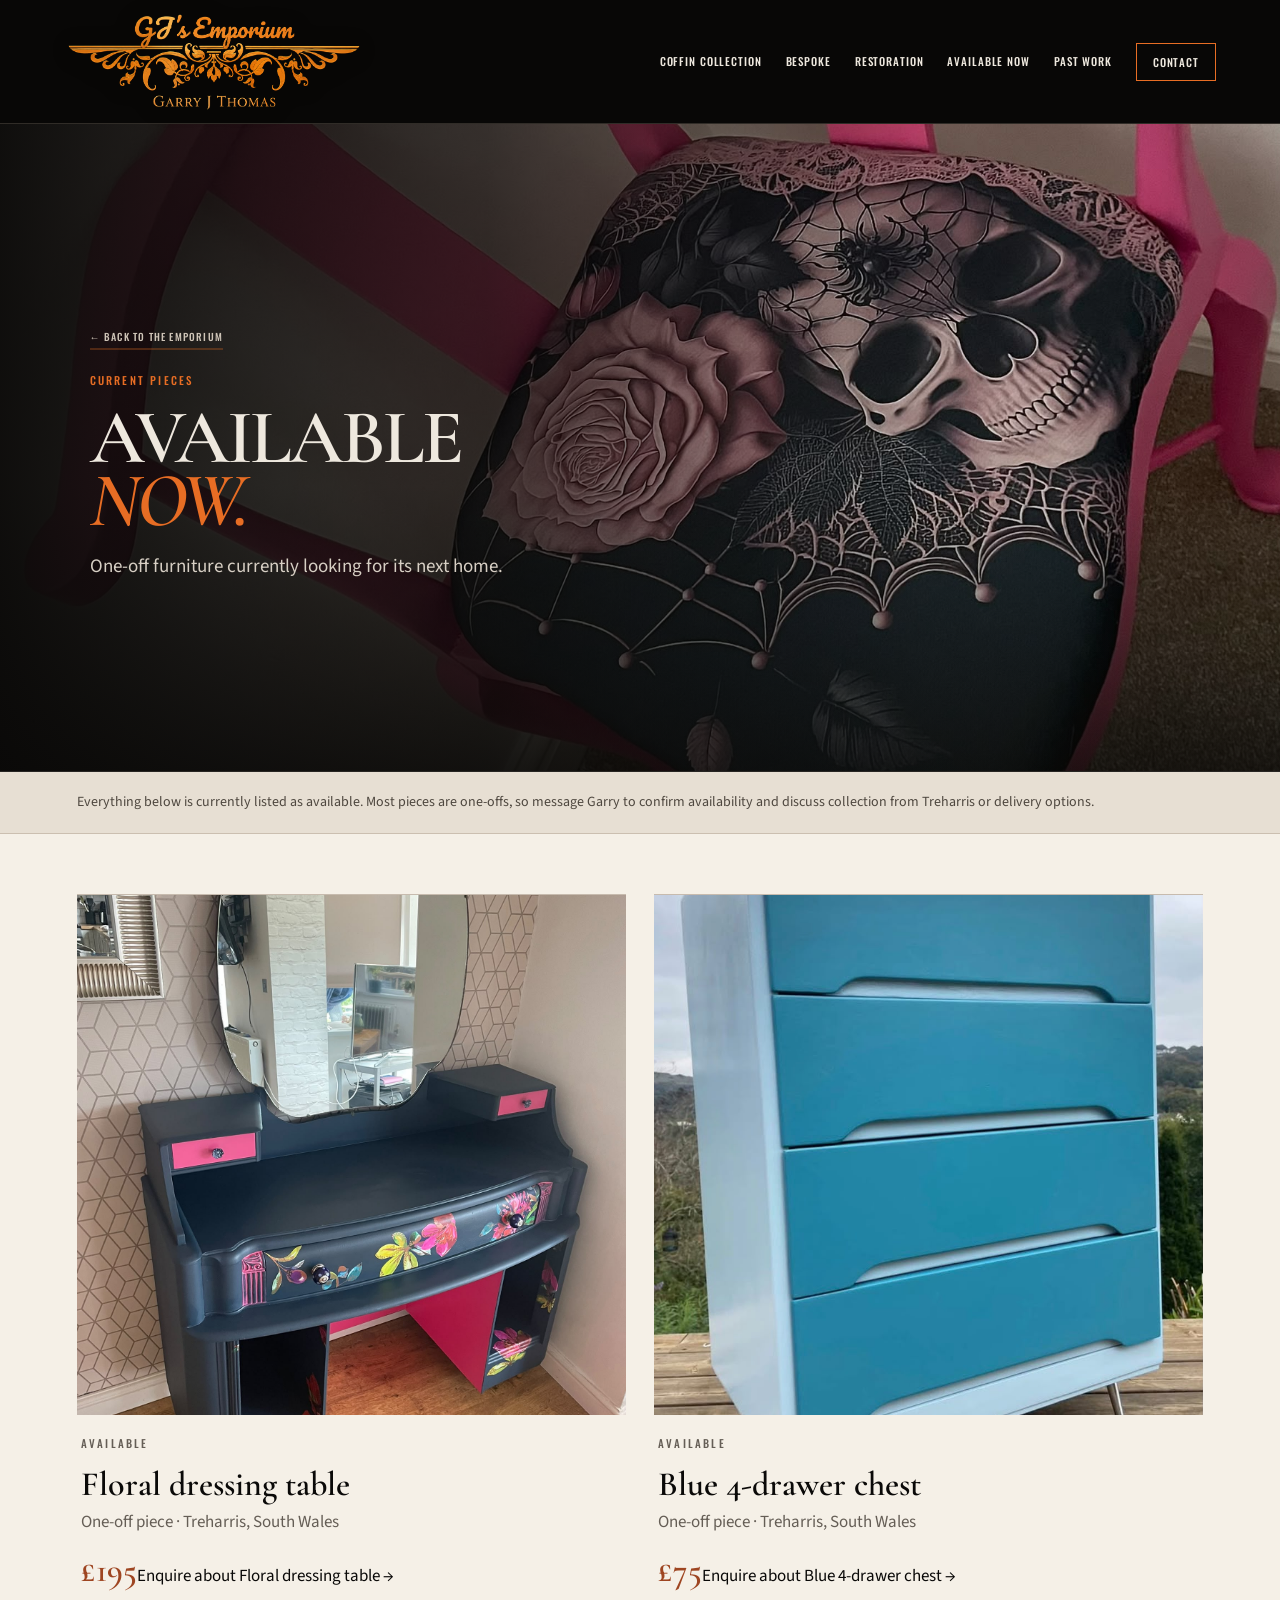
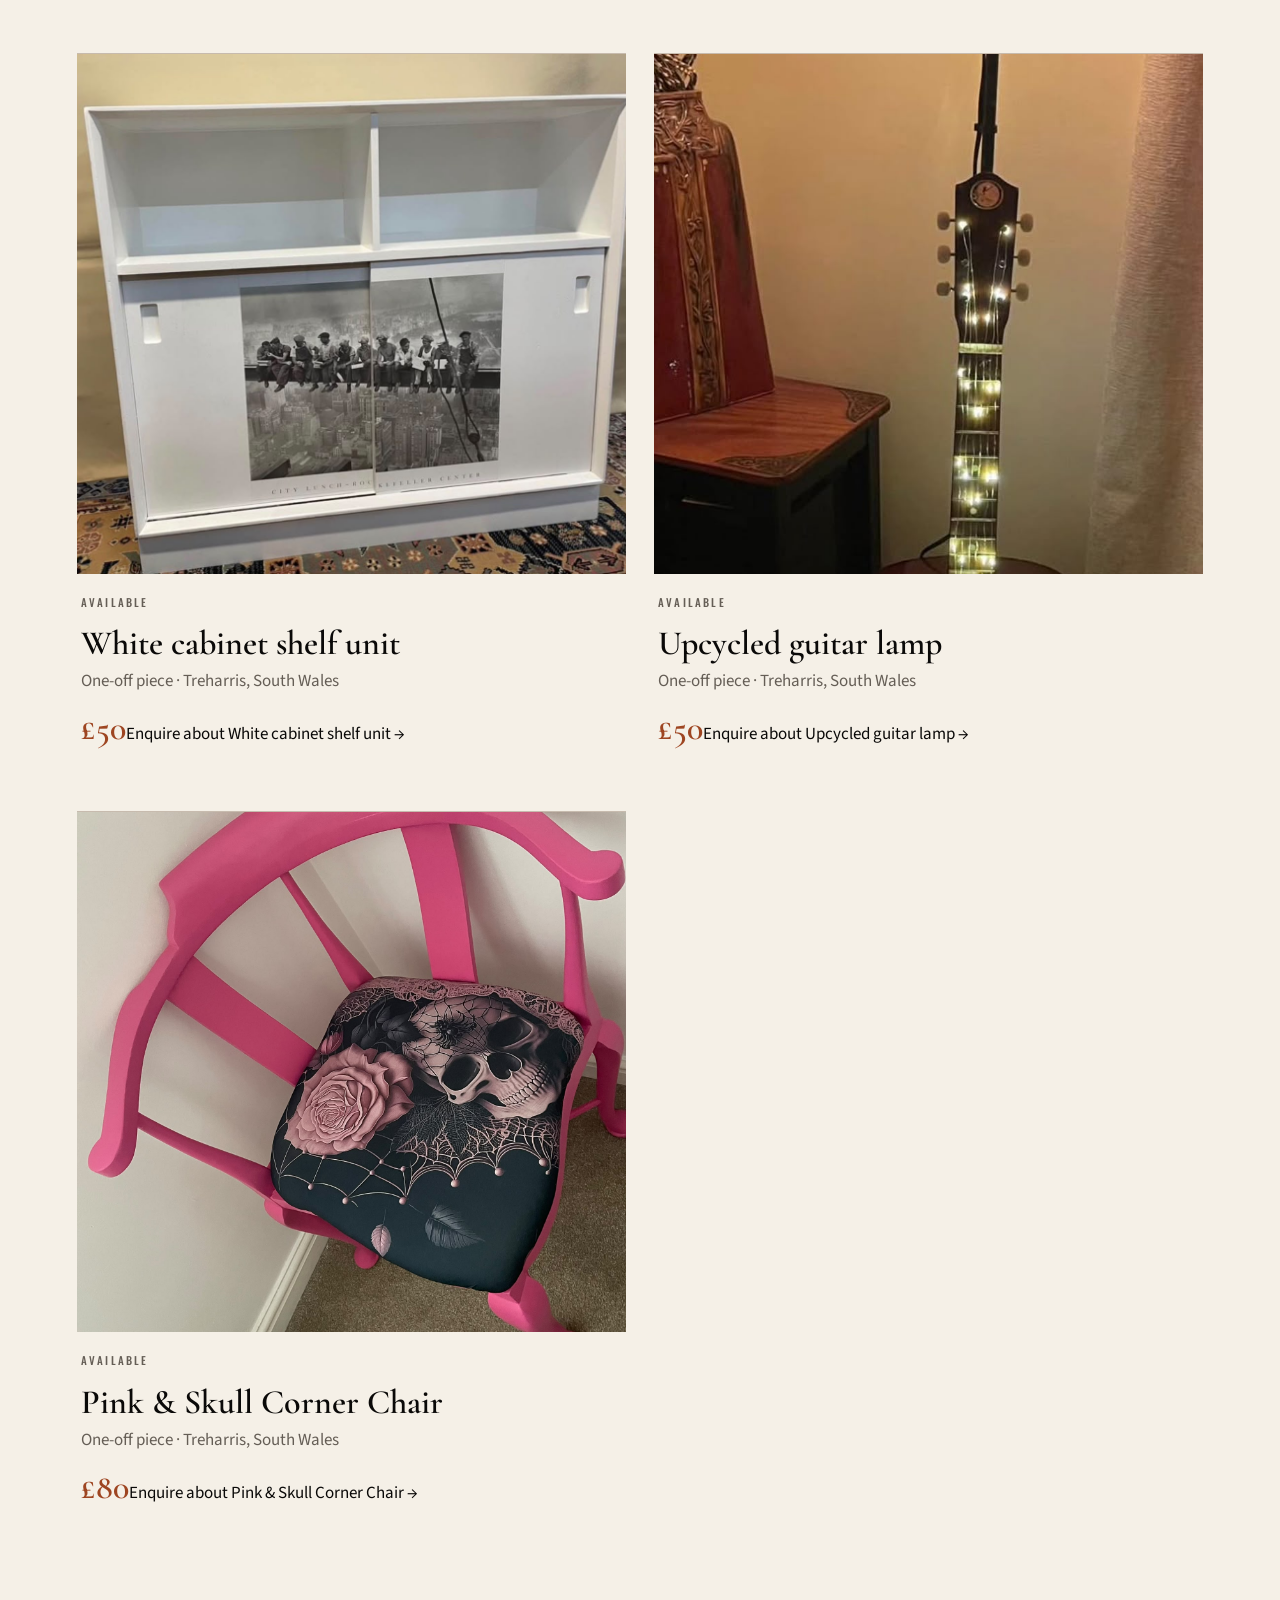
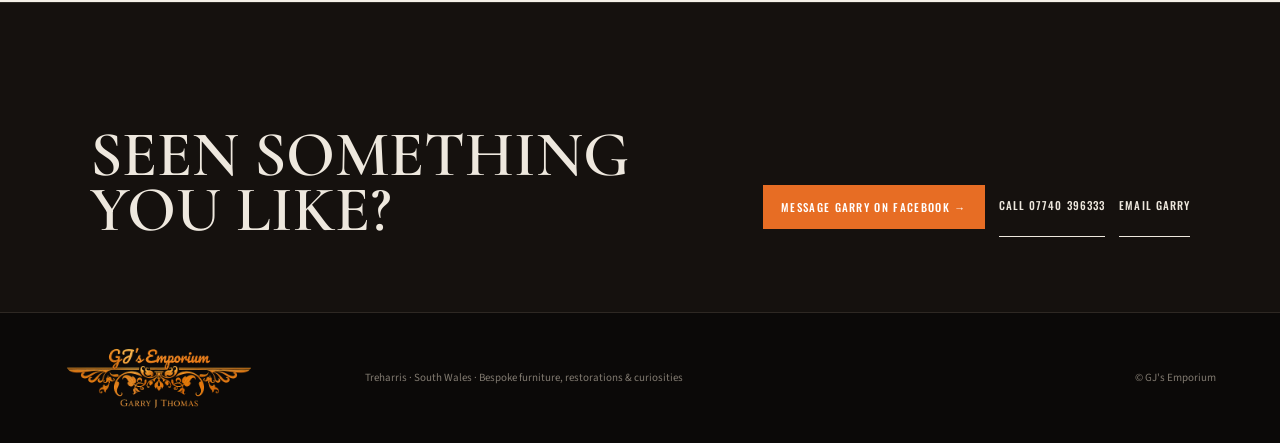
==== available.html @ 8d9549ae "Add direct buying actions to every available piece" ====
<!doctype html><html lang="en-GB"><head><meta charset="utf-8"><meta name="viewport" content="width=device-width,initial-scale=1"><title>Furniture Available Now | GJ's Emporium</title><meta name="description" content="Shop current one-off restored, upcycled and unusual furniture available from GJ's Emporium in South Wales."><link rel="preconnect" href="https://fonts.googleapis.com"><link rel="preconnect" href="https://fonts.gstatic.com" crossorigin><link href="https://fonts.googleapis.com/css2?family=Cormorant+Garamond:ital,wght@0,500;0,600;0,700;1,600&family=Oswald:wght@400;500&family=Source+Sans+3:wght@400;500;600&display=swap" rel="stylesheet"><link rel="stylesheet" href="assets/site.css?v=33"></head><body class="subpage subpage-available"><header class="site-header"><a class="brand official-brand" href="index.html"><img src="assets/gjs-emporium-official-logo.png" alt="GJ's Emporium"></a><button class="menu-button" aria-expanded="false" aria-controls="site-nav">Menu</button><nav id="site-nav"><a href="curiosities.html">Coffin Collection</a><a href="bespoke.html">Bespoke</a><a href="modern-restored.html">Restoration</a><a href="available.html">Available Now</a><a href="past-work.html">Past work</a><a class="nav-cta" href="index.html#contact">Contact</a></nav></header><section class="subhero"><img src="assets/pink-skull-corner-chair.jpg" alt=""><div class="subhero-shade"></div><div class="subhero-copy"><a class="back-link" href="index.html">← Back to the Emporium</a><p class="kicker">Current pieces</p><h1>AVAILABLE<br><em>NOW.</em></h1><p>One-off furniture currently looking for its next home.</p></div></section><div class="stock-note">Everything below is currently listed as available. Most pieces are one-offs, so message Garry to confirm availability and discuss collection from Treharris or delivery options.</div><section class="stock-page"><article><img src="assets/available-vanity-original.jpeg" alt="Floral dressing table"><div><p class="kicker">Available</p><h2>Floral dressing table</h2><p>One-off piece · Treharris, South Wales</p><strong>£195</strong><a class="stock-enquiry" href="https://www.facebook.com/61556531277288" target="_blank" rel="noreferrer">Enquire about Floral dressing table →</a></div></article><article><img src="assets/available-drawers-original.jpeg" alt="Blue 4-drawer chest"><div><p class="kicker">Available</p><h2>Blue 4-drawer chest</h2><p>One-off piece · Treharris, South Wales</p><strong>£75</strong><a class="stock-enquiry" href="https://www.facebook.com/61556531277288" target="_blank" rel="noreferrer">Enquire about Blue 4-drawer chest →</a></div></article><article><img src="assets/available-cabinet-original.jpeg" alt="White cabinet shelf unit"><div><p class="kicker">Available</p><h2>White cabinet shelf unit</h2><p>One-off piece · Treharris, South Wales</p><strong>£50</strong><a class="stock-enquiry" href="https://www.facebook.com/61556531277288" target="_blank" rel="noreferrer">Enquire about White cabinet shelf unit →</a></div></article><article><img src="assets/available-guitar-original.jpeg" alt="Upcycled guitar lamp"><div><p class="kicker">Available</p><h2>Upcycled guitar lamp</h2><p>One-off piece · Treharris, South Wales</p><strong>£50</strong><a class="stock-enquiry" href="https://www.facebook.com/61556531277288" target="_blank" rel="noreferrer">Enquire about Upcycled guitar lamp →</a></div></article><article><img src="assets/pink-skull-corner-chair.jpg" alt="Pink & Skull Corner Chair"><div><p class="kicker">Available</p><h2>Pink & Skull Corner Chair</h2><p>One-off piece · Treharris, South Wales</p><strong>£80</strong><a class="stock-enquiry" href="https://www.facebook.com/61556531277288" target="_blank" rel="noreferrer">Enquire about Pink & Skull Corner Chair →</a></div></article></section><section class="page-cta"><h2>SEEN SOMETHING<br>YOU LIKE?</h2><div class="direct-enquiry"><a class="button solid" href="https://www.facebook.com/61556531277288" target="_blank" rel="noreferrer">Message Garry on Facebook →</a><a href="tel:+447740396333">Call 07740 396333</a><a href="mailto:garrythomas1966@hotmail.co.uk">Email Garry</a></div></section><footer><a class="official-footer-brand" href="index.html"><img src="assets/gjs-emporium-official-logo.png" alt="GJ's Emporium"></a><p>Treharris · South Wales · Bespoke furniture, restorations & curiosities</p><p>© GJ's Emporium</p></footer><script src="assets/site.js"></script></body></html>
---- assets/site.css ----
:root{--ink:#0a0908;--char:#11100e;--cream:#eee8de;--paper:#f5f0e7;--orange:#e76d24;--rust:#9e4521;--grey:#9c968d}*{box-sizing:border-box}html{scroll-behavior:smooth}body{margin:0;background:var(--ink);color:var(--cream);font:400 17px/1.5 "Source Sans 3",sans-serif}a{color:inherit;text-decoration:none}img{display:block;width:100%;height:100%;object-fit:cover}figure{margin:0}h1,h2,h3,p{margin-top:0}.site-header{height:112px;padding:0 clamp(24px,5vw,78px);display:flex;align-items:center;justify-content:space-between;gap:35px;background:#090807f8;border-bottom:1px solid #302c27;position:relative;z-index:10}.brand{width:282px;display:grid;grid-template-columns:auto 1fr;align-items:end}.brand-gj{font:700 61px/.78 "Cormorant Garamond",serif}.brand-emporium{font:600 26px/.9 "Cormorant Garamond",serif;padding:0 0 2px 7px}.brand small{grid-column:1/-1;color:var(--orange);font:400 8px Oswald,sans-serif;letter-spacing:.33em;border-top:1px solid #4b4037;margin-top:10px;padding-top:7px;width:210px}.site-header nav{display:flex;align-items:center;gap:24px;font:500 11px Oswald,sans-serif;letter-spacing:.08em;text-transform:uppercase}.site-header nav a{padding:10px 0;border-bottom:1px solid transparent}.site-header nav a:hover{border-color:var(--orange)}.site-header .nav-cta{border:1px solid var(--orange);padding:10px 16px}.menu-button{display:none}.kicker,.index{font:500 11px/1.2 Oswald,sans-serif;letter-spacing:.2em;text-transform:uppercase}.kicker{color:var(--orange)}.index{color:#827b72}.button{display:inline-flex;align-items:center;justify-content:space-between;gap:30px;min-width:205px;padding:13px 17px;border:1px solid var(--orange);font:500 11px Oswald,sans-serif;letter-spacing:.12em;text-transform:uppercase}.button.solid{background:var(--orange);color:#fff}.button.outline{background:transparent}.button.ink{background:var(--ink);color:#fff}.text-link{font:500 12px Oswald,sans-serif;text-transform:uppercase;letter-spacing:.1em;border-bottom:1px solid #777;padding-bottom:5px}.hero-premium{height:min(780px,calc(100vh - 40px));min-height:650px;position:relative;overflow:hidden}.hero-photo,.hero-shade{position:absolute;inset:0}.hero-photo img{object-position:center 58%}.hero-shade{background:linear-gradient(90deg,#090807 0%,#090807e8 30%,#09080780 54%,#09080712 78%),linear-gradient(0deg,#09080799 0%,transparent 38%)}.hero-content{position:absolute;z-index:2;left:clamp(28px,7vw,108px);top:50%;transform:translateY(-48%);max-width:670px}.hero-content h1{font:600 clamp(58px,6vw,96px)/.79 "Cormorant Garamond",serif;letter-spacing:-.045em;margin:17px 0 25px;text-shadow:0 3px 22px #000}.hero-content h1 em{color:var(--orange);font-style:italic}.hero-intro{max-width:480px;color:#ddd4c8;font-size:19px}.hero-actions{display:flex;align-items:center;gap:28px;margin-top:30px}.hero-stamp{position:absolute;z-index:2;right:4.5vw;bottom:45px;width:128px;height:128px;border:1px solid #d3c6b555;border-radius:50%;display:grid;place-content:center;text-align:center;transform:rotate(-7deg)}.hero-stamp span{font:600 44px/.8 "Cormorant Garamond",serif}.hero-stamp small{font:400 7px/1.4 Oswald,sans-serif;letter-spacing:.2em;color:#c9c0b5;margin-top:8px}.manifesto{background:var(--paper);color:var(--ink);padding:80px clamp(28px,8vw,125px);display:grid;grid-template-columns:15% 55% 30%;align-items:end}.manifesto blockquote{margin:0;font:600 clamp(39px,4vw,65px)/.96 "Cormorant Garamond",serif;letter-spacing:-.03em}.manifesto blockquote em{color:var(--rust)}.manifesto>p:last-child{max-width:360px;margin:0 0 5px 35px}.collection{display:grid;grid-template-columns:38% 62%;min-height:620px}.collection-copy{padding:80px clamp(30px,6vw,95px);align-self:center}.collection h2,.modern h2,.available h2,.proof h2,.maker h2,.contact h2{font:600 clamp(50px,5.4vw,85px)/.84 "Cormorant Garamond",serif;letter-spacing:-.04em;margin:15px 0 25px}.collection-copy>p:not(.index):not(.kicker):not(.made-note){max-width:410px;color:#cbc4ba}.collection-hero{position:relative;min-height:620px;overflow:hidden}.collection-hero:after{content:"";position:absolute;inset:0;box-shadow:inset 0 0 0 1px #ffffff12}.photo-label{position:absolute;bottom:18px;right:22px;font:400 8px Oswald,sans-serif;letter-spacing:.17em;background:#090807cc;padding:7px 9px}.made-note{margin:18px 0 0;color:#777;font:400 9px Oswald,sans-serif;text-transform:uppercase;letter-spacing:.14em}.editorial-grid{display:grid;grid-template-columns:2fr 1fr 1fr 1fr;height:310px;border-top:1px solid #302c27}.editorial-grid figure{position:relative;overflow:hidden}.editorial-grid figure+figure{border-left:1px solid #302c27}.editorial-grid figcaption,.modern-grid figcaption,.proof-strip figcaption{position:absolute;bottom:0;left:0;right:0;padding:35px 15px 12px;background:linear-gradient(transparent,#090807e8);font:500 10px Oswald,sans-serif;letter-spacing:.1em;text-transform:uppercase}.bespoke{background:var(--cream);color:var(--ink);grid-template-columns:60% 40%}.bespoke .collection-copy>p:not(.index):not(.kicker){color:#4b4741}.collage{display:grid;grid-template-columns:1.1fr .9fr}.collage img:first-child{border-right:7px solid var(--cream)}.modern{background:#d9d1c4;color:var(--ink);padding:90px clamp(28px,6vw,92px)}.modern-head{display:grid;grid-template-columns:2fr 1fr;align-items:end;margin-bottom:48px}.modern-head h2{margin-bottom:0}.modern-head h2 em{color:var(--rust)}.modern-head>p{max-width:410px;margin:0 0 5px 30px}.modern-grid{display:grid;grid-template-columns:2fr 1fr 1fr;grid-template-rows:240px 240px;gap:9px}.modern-grid figure{position:relative;overflow:hidden}.modern-main{grid-row:1/3}.modern-grid figure:nth-child(4){grid-column:2/4}.available{background:var(--paper);color:var(--ink);padding:90px clamp(28px,6vw,92px);border-top:1px solid #c8bfb1}.available-head{display:grid;grid-template-columns:2fr 1fr;align-items:end;margin-bottom:45px}.available-head h2{margin-bottom:0}.available-head>p{max-width:390px;margin:0 0 8px 30px}.shop-grid{display:grid;grid-template-columns:repeat(4,1fr);gap:12px}.shop-img{height:340px;overflow:hidden;background:#d3ccc1}.shop-meta{display:flex;justify-content:space-between;gap:12px;padding:17px 2px;border-bottom:1px solid #bdb4a8}.shop-meta h3{font:600 19px "Cormorant Garamond",serif;margin:0}.shop-meta p{font-size:11px;color:#6e6860;margin:3px 0 0}.shop-meta strong{font:600 20px "Cormorant Garamond",serif}.proof{padding:85px clamp(28px,6vw,92px) 0;background:var(--char)}.proof-title{display:grid;grid-template-columns:2fr 1fr;align-items:end;margin-bottom:45px}.proof-title h2{margin-bottom:0}.proof-title p{color:#aaa297;max-width:380px;margin:0 0 8px 30px}.proof-strip{height:390px;display:grid;grid-template-columns:1.25fr 1fr 1fr;gap:7px}.proof-strip figure{position:relative;overflow:hidden}.maker{display:grid;grid-template-columns:56% 44%;background:#181512;min-height:610px}.maker-photo{overflow:hidden}.maker-copy{padding:80px clamp(35px,7vw,105px);align-self:center}.maker-copy>p:not(.index):not(.kicker){color:#c9c0b5;max-width:480px}.maker-small{font-style:italic!important;color:#8f867b!important}.contact{background:var(--orange);color:#120e0b;padding:75px clamp(28px,7vw,105px);display:grid;grid-template-columns:14% 46% 40%;align-items:end}.contact .index,.contact .kicker{color:#4f2515}.contact h2{margin:10px 0 0}.contact h2 em{color:#fff;font-style:italic}.contact-actions{padding-left:45px}.contact-actions>p{max-width:390px}.contact-actions .button{background:#0a0908;color:#fff;border-color:#0a0908;margin:8px 0 17px}.contact-actions>a:not(.button){display:block;font-size:13px;border-bottom:1px solid #8f3d1d;width:max-content;max-width:100%;margin-top:7px}footer{padding:30px clamp(28px,5vw,78px);display:grid;grid-template-columns:1fr 2fr 1fr;align-items:center;gap:25px;color:#817a70;font-size:11px}.footer-brand{font:700 28px "Cormorant Garamond",serif;color:var(--cream)}.footer-brand span{font-size:15px}footer p{margin:0}footer p:last-child{text-align:right}@media(max-width:1000px){.site-header nav{gap:12px}.manifesto{grid-template-columns:1fr 2fr}.manifesto>p:last-child{grid-column:2;margin:25px 0 0}.collection{grid-template-columns:43% 57%}.shop-img{height:280px}.contact{grid-template-columns:1fr 2fr}.contact>.index{grid-column:1/-1;margin-bottom:25px}.contact-actions{padding-left:30px}}@media(max-width:760px){.site-header{height:96px;padding:0 22px}.brand{width:220px}.brand-gj{font-size:47px}.brand-emporium{font-size:20px}.brand small{width:170px;font-size:7px}.menu-button{display:block;background:transparent;color:#fff;border:1px solid var(--orange);padding:8px 11px;font:500 10px Oswald,sans-serif;text-transform:uppercase}.site-header nav{display:none;position:absolute;top:96px;left:0;right:0;background:#090807;flex-direction:column;align-items:stretch;padding:22px}.site-header nav.open{display:flex}.hero-premium{height:690px;min-height:0}.hero-photo img{object-position:62% center}.hero-shade{background:linear-gradient(0deg,#090807 5%,#090807c9 46%,#09080730 80%)}.hero-content{left:24px;right:24px;top:auto;bottom:55px;transform:none}.hero-content h1{font-size:51px;line-height:.82;margin:13px 0 18px}.hero-intro{font-size:16px;max-width:330px}.hero-actions{margin-top:22px;gap:16px;align-items:flex-start;flex-direction:column}.hero-stamp{display:none}.manifesto{padding:58px 24px;display:block}.manifesto blockquote{font-size:39px;margin:28px 0}.manifesto>p:last-child{margin:0}.collection,.bespoke,.maker{grid-template-columns:1fr}.collection-copy{padding:60px 24px}.collection-hero{min-height:390px}.curiosity .collection-hero{grid-row:1}.curiosity .collection-copy{grid-row:2}.editorial-grid{height:640px;grid-template-columns:1fr 1fr}.editorial-grid figure+figure{border-left:0}.editorial-grid figure:nth-child(even){border-left:1px solid #302c27}.bespoke .collection-hero{min-height:450px}.collage{height:450px}.modern,.available,.proof{padding:62px 24px}.modern-head,.available-head,.proof-title{display:block}.modern-head>p,.available-head>p,.proof-title p{margin:25px 0 0}.modern h2,.available h2,.proof h2,.maker h2,.contact h2,.collection h2{font-size:48px}.modern-grid{grid-template-columns:1fr 1fr;grid-template-rows:320px 220px 220px}.modern-main{grid-column:1/3;grid-row:auto}.modern-grid figure:nth-child(4){grid-column:1/3}.shop-grid{grid-template-columns:1fr 1fr;gap:28px 8px}.shop-img{height:280px}.shop-meta{display:block}.shop-meta strong{display:block;margin-top:8px}.proof-strip{height:620px;grid-template-columns:1fr 1fr;grid-template-rows:310px 310px}.proof-strip figure:first-child{grid-column:1/3}.maker-photo{height:410px}.maker-copy{padding:62px 24px}.contact{padding:60px 24px;display:block}.contact h2{margin-bottom:35px}.contact-actions{padding:0}.contact-actions .button{width:100%}footer{grid-template-columns:1fr;gap:8px}footer p:last-child{text-align:left}}@media(max-width:420px){.hero-content h1{font-size:46px}.shop-img{height:245px}.modern-grid{grid-template-rows:290px 190px 190px}.editorial-grid{height:580px}.proof-strip{height:560px;grid-template-rows:280px 280px}}
/* mobile-first gallery framing — deliberate separation, never card clutter */
@media(max-width:760px){
 .editorial-grid,.modern-grid,.shop-grid,.proof-strip{gap:0;background:#7f492f}
 .editorial-grid figure,.modern-grid figure,.proof-strip figure{outline:1px solid rgba(196,132,82,.48);outline-offset:-1px}
 .editorial-grid figure:nth-child(even){border-left:0}
 .editorial-grid figcaption,.modern-grid figcaption,.proof-strip figcaption{padding-bottom:14px}
 .modern-grid{border-top:1px solid rgba(71,51,39,.45);border-bottom:1px solid rgba(71,51,39,.45)}
 .shop-grid{gap:1px;background:#b7a692;border:1px solid #b7a692}
 .shop-grid article{background:var(--paper);padding:0 8px 20px}
 .shop-grid article:nth-child(odd){padding-left:0}
 .shop-grid article:nth-child(even){padding-right:0}
 .shop-img{margin-top:0}
 .proof-strip{border-top:1px solid rgba(196,132,82,.48)}
 .proof-strip figure:first-child{border-bottom:1px solid rgba(196,132,82,.48)}
 .collection-hero{border-top:1px solid rgba(196,132,82,.42);border-bottom:1px solid rgba(196,132,82,.42)}
 .collage{gap:1px;background:#8f6a50}
 .collage img:first-child{border-right:0}
}

/* premium mobile editorial reset: photos breathe instead of forming a contact sheet */
@media(max-width:760px){
 .editorial-grid{height:auto;display:grid;grid-template-columns:1fr 1fr;gap:12px;padding:12px 16px 22px;background:var(--ink);border-top:1px solid rgba(196,132,82,.42)}
 .editorial-grid figure{height:250px;outline:0;border:1px solid rgba(196,132,82,.28)!important;background:#15120f}
 .editorial-grid figure:first-child{grid-column:1/-1;height:330px}
 .editorial-grid figure:nth-child(4){grid-column:1/-1;height:300px}
 .editorial-grid figcaption{padding:40px 13px 12px}

 .bespoke .collection-hero.collage{height:auto;min-height:0;display:grid;grid-template-columns:1fr;gap:10px;padding:14px 16px 22px;background:var(--cream);border:0}
 .bespoke .collage img{height:330px;border:1px solid rgba(92,61,42,.24);object-fit:cover}
 .bespoke .collage img:first-child{border-right:1px solid rgba(92,61,42,.24)}

 .modern-grid{height:auto;display:grid;grid-template-columns:1fr 1fr;grid-template-rows:none;gap:10px;padding:0;background:transparent;border:0}
 .modern-grid figure{height:230px;outline:0;border:1px solid rgba(71,51,39,.25)}
 .modern-grid .modern-main{grid-column:1/-1;height:390px}
 .modern-grid figure:nth-child(4){grid-column:1/-1;height:300px}

 .shop-grid{gap:26px 10px;background:transparent;border:0}
 .shop-grid article{padding:0;background:transparent}
 .shop-grid article:nth-child(odd),.shop-grid article:nth-child(even){padding-left:0;padding-right:0}
 .shop-img{border:1px solid #c7b8a5}

 .proof-strip{height:auto;display:grid;grid-template-columns:1fr;grid-template-rows:none;gap:10px;padding-bottom:24px;background:transparent;border:0}
 .proof-strip figure,.proof-strip figure:first-child{grid-column:auto;height:330px;border:1px solid rgba(196,132,82,.28);outline:0}
}
@media(max-width:420px){
 .editorial-grid figure{height:225px}
 .editorial-grid figure:first-child{height:300px}
 .editorial-grid figure:nth-child(4){height:275px}
 .bespoke .collage img{height:300px}
 .modern-grid .modern-main{height:350px}
 .modern-grid figure{height:210px}
 .modern-grid figure:nth-child(4){height:280px}
 .proof-strip figure,.proof-strip figure:first-child{height:300px}
}

/* fifth current-stock piece gets a deliberate editorial span */
.shop-grid .featured-stock{grid-column:span 2}.shop-grid .featured-stock .shop-img{height:420px}.shop-grid .featured-stock .shop-img img{object-position:center 62%}@media(max-width:760px){.shop-grid .featured-stock{grid-column:1/-1}.shop-grid .featured-stock .shop-img{height:390px}}@media(max-width:420px){.shop-grid .featured-stock .shop-img{height:350px}}
/* official brand mark integration */
.site-header{height:124px}
.official-brand{width:310px;height:104px;display:flex;align-items:center}
.official-brand img{width:100%;height:100%;object-fit:contain;object-position:left center;filter:drop-shadow(0 2px 10px rgba(0,0,0,.25))}
.official-footer-brand{width:190px;height:70px;display:block}
.official-footer-brand img{width:100%;height:100%;object-fit:contain;object-position:left center}
@media(max-width:1000px) and (min-width:761px){.official-brand{width:255px;height:92px}.site-header nav{gap:10px}}
@media(max-width:760px){
 .site-header{height:106px;padding:0 18px}
 .official-brand{width:230px;height:88px}
 .site-header nav{top:106px}
}
@media(max-width:390px){.official-brand{width:205px;height:82px}.site-header{height:100px}.site-header nav{top:100px}}

.portal-stack{background:var(--ink)}.portal{height:520px;position:relative;display:block;overflow:hidden;border-top:1px solid #3b3029}.portal>img{position:absolute;inset:0;transition:transform .7s ease}.portal:hover>img{transform:scale(1.025)}.portal-shade{position:absolute;inset:0;background:linear-gradient(90deg,#090807e8 0%,#090807a8 38%,transparent 72%)}.portal>div{position:absolute;z-index:2;left:clamp(28px,7vw,105px);top:50%;transform:translateY(-50%);max-width:520px}.portal h2{font:600 clamp(52px,5vw,78px)/.84 "Cormorant Garamond",serif;letter-spacing:-.04em;margin:14px 0 20px}.portal p{max-width:410px}.portal-link{display:inline-block;margin-top:15px;border-bottom:1px solid var(--orange);padding-bottom:5px;font:500 11px Oswald,sans-serif;text-transform:uppercase;letter-spacing:.12em}.portal.right-copy .portal-shade{background:linear-gradient(270deg,#090807e8 0%,#090807a8 38%,transparent 72%)}.portal.right-copy>div{left:auto;right:clamp(28px,7vw,105px)}
.subhero{height:600px;position:relative;overflow:hidden}.subhero>img{position:absolute;inset:0}.subhero-shade{position:absolute;inset:0;background:linear-gradient(90deg,#090807e8,#09080770 55%,transparent)}.subhero-copy{position:absolute;z-index:2;left:clamp(25px,7vw,105px);top:50%;transform:translateY(-45%);max-width:650px}.subhero h1{font:600 clamp(58px,6vw,92px)/.82 "Cormorant Garamond",serif;margin:20px 0;letter-spacing:-.04em}.subhero h1 em{color:var(--orange)}.back-link{font:500 10px Oswald,sans-serif;text-transform:uppercase;letter-spacing:.12em}.page-intro{padding:80px clamp(28px,7vw,105px);display:grid;grid-template-columns:1fr 1.4fr 1fr;gap:40px;align-items:end}.page-intro h2,.page-cta h2{font:600 clamp(48px,5vw,76px)/.85 "Cormorant Garamond",serif;margin:0}.page-intro.light{background:var(--paper);color:var(--ink)}.portfolio-grid{padding:10px;display:grid;grid-template-columns:repeat(3,1fr);grid-auto-rows:360px;gap:10px}.portfolio-grid figure{position:relative;overflow:hidden}.portfolio-grid .span2{grid-column:span 2}.portfolio-grid figcaption{position:absolute;bottom:0;left:0;right:0;padding:45px 16px 14px;background:linear-gradient(transparent,#090807df);font:500 10px Oswald,sans-serif;text-transform:uppercase;letter-spacing:.1em}.stock-page{background:var(--paper);color:var(--ink);padding:60px clamp(20px,6vw,90px);display:grid;grid-template-columns:1fr 1fr;gap:18px}.stock-page article{background:#e7dfd3}.stock-page article>img{height:460px}.stock-page article>div{padding:25px}.stock-page h2{font:600 34px "Cormorant Garamond",serif;margin:5px 0}.stock-page strong{font:600 28px "Cormorant Garamond",serif}.page-cta{padding:75px clamp(28px,7vw,105px);display:flex;justify-content:space-between;align-items:end;gap:30px}
@media(max-width:760px){.portal{height:430px}.portal-shade,.portal.right-copy .portal-shade{background:linear-gradient(0deg,#090807f2 5%,#090807a0 55%,transparent 88%)}.portal>div,.portal.right-copy>div{left:24px;right:24px;top:auto;bottom:35px;transform:none}.portal h2{font-size:45px}.subhero{height:560px}.subhero-shade{background:linear-gradient(0deg,#090807f0 5%,#09080785 60%,transparent)}.subhero-copy{left:24px;right:24px;top:auto;bottom:45px;transform:none}.subhero h1{font-size:50px}.page-intro{display:block;padding:55px 24px}.page-intro h2{margin:22px 0}.portfolio-grid{grid-template-columns:1fr 1fr;grid-auto-rows:250px;gap:8px;padding:8px}.portfolio-grid .span2{grid-column:1/-1;height:330px}.stock-page{grid-template-columns:1fr;padding:30px 16px}.stock-page article>img{height:390px}.page-cta{display:block;padding:55px 24px}.page-cta .button{margin-top:25px}}

/* Mobile rhythm pass — give every collection its own breathing room */
@media(max-width:760px){
  .portal-stack{padding:18px 0 34px;background:#0d0b0a}
  .portal{
    height:min(78vh,620px);
    min-height:500px;
    margin:0 14px 26px;
    border:1px solid rgba(238,226,211,.12);
    border-radius:2px;
  }
  .portal:last-child{margin-bottom:0}
  .portal>img{inset:0;width:100%;height:100%;object-fit:cover}
  .portal-shade,.portal.right-copy .portal-shade{
    background:linear-gradient(0deg,rgba(9,8,7,.98) 0%,rgba(9,8,7,.84) 34%,rgba(9,8,7,.24) 72%,rgba(9,8,7,.05) 100%);
  }
  .portal>div,.portal.right-copy>div{
    left:26px;right:26px;bottom:42px;
  }
  .portal .index{margin-bottom:13px}
  .portal .kicker{margin-bottom:13px}
  .portal h2{
    font-size:clamp(42px,12.2vw,54px);
    line-height:.91;
    margin:0 0 22px;
    max-width:92%;
  }
  .portal p:not(.index):not(.kicker){
    font-size:18px;
    line-height:1.5;
    max-width:96%;
    margin-bottom:24px;
  }
  .portal-link{margin-top:3px;padding-bottom:9px}

  .maker{
    margin-top:32px;
    padding-top:0;
    border-top:18px solid #eee4d7;
  }
  .maker-photo{min-height:390px}
  .maker-copy{padding-top:58px;padding-bottom:68px}
  .maker-copy h2{font-size:clamp(48px,13vw,62px);line-height:.9;margin-bottom:26px}
  .maker-copy p:not(.index):not(.kicker){font-size:18px;line-height:1.55}

  .contact{padding-top:72px;padding-bottom:78px}
}
@media(max-width:420px){
  .portal{margin-left:12px;margin-right:12px;min-height:520px}
  .portal>div,.portal.right-copy>div{left:22px;right:22px;bottom:38px}
  .portal h2{font-size:44px}
}

/* Mobile showcase pass — preserve the furniture composition instead of portrait-cropping it */
@media(max-width:760px){
  .portal{
    height:auto;
    min-height:0;
    display:grid;
    grid-template-rows:minmax(300px,58vw) auto;
    overflow:hidden;
    background:#090807;
  }
  .portal>img{
    position:relative;
    inset:auto;
    grid-row:1;
    width:100%;
    height:100%;
    min-height:300px;
    object-fit:cover;
    object-position:center center;
    transform:none!important;
  }
  .portal-shade,.portal.right-copy .portal-shade{
    grid-row:1 / 3;
    position:absolute;
    inset:0;
    background:linear-gradient(0deg,#090807 0%,#090807 37%,rgba(9,8,7,.68) 49%,rgba(9,8,7,.08) 68%,rgba(9,8,7,0) 100%);
    pointer-events:none;
  }
  .portal>div,.portal.right-copy>div{
    position:relative;
    grid-row:2;
    left:auto;right:auto;bottom:auto;top:auto;
    transform:none;
    padding:30px 28px 38px;
    max-width:none;
    margin-top:-78px;
  }
  .portal h2{max-width:100%}
  .portal p:not(.index):not(.kicker){max-width:100%}
}
@media(max-width:420px){
  .portal{grid-template-rows:minmax(285px,72vw) auto}
  .portal>img{min-height:285px}
  .portal>div,.portal.right-copy>div{left:auto;right:auto;bottom:auto;padding:28px 22px 36px;margin-top:-66px}
}


/* Follow-through page editorial system */
.subpage{background:#0b0908}
.subpage .subhero{height:min(690px,72vh);min-height:560px;border-bottom:1px solid rgba(238,232,222,.12)}
.subpage .subhero>img{object-position:center 52%;transform:scale(1.002)}
.subpage .subhero-shade{background:linear-gradient(90deg,rgba(9,8,7,.97) 0%,rgba(9,8,7,.72) 38%,rgba(9,8,7,.12) 72%),linear-gradient(0deg,rgba(9,8,7,.78),transparent 44%)}
.subpage .subhero-copy{max-width:720px}
.subpage .subhero-copy>p:last-child{max-width:520px;font-size:19px;color:#d7cfc4}
.subpage .back-link{display:inline-block;margin-bottom:24px;color:#cfc5b8;border-bottom:1px solid rgba(231,109,36,.55);padding-bottom:5px}
.subpage .page-intro{min-height:330px;border-bottom:1px solid rgba(255,255,255,.08)}
.subpage .page-intro>p:not(.index){max-width:430px;font-size:18px;line-height:1.65}
.subpage .portfolio-grid{padding:clamp(12px,2vw,26px);gap:clamp(10px,1.2vw,18px);grid-auto-rows:420px;background:#0d0b0a}
.subpage .portfolio-grid figure{background:#17130f;border:1px solid rgba(238,232,222,.1)}
.subpage .portfolio-grid figure img{transition:transform .6s ease}
.subpage .portfolio-grid figure:hover img{transform:scale(1.018)}
.subpage .portfolio-grid figcaption{padding:70px 20px 18px;font-size:11px}
.subpage .portfolio-grid .span2{grid-row:span 2}
.subpage .page-cta{min-height:310px;border-top:1px solid rgba(238,232,222,.12);background:#15110e}
.subpage .page-cta .button{margin-bottom:8px}
.subpage footer{border-top:1px solid #2e2823}
.subpage-modern .page-intro{background:#eee8de}
.subpage-modern .portfolio-grid{background:#d9d1c4}
.subpage-modern .portfolio-grid figure{border-color:rgba(40,31,25,.18)}
.subpage-bespoke .page-intro{background:#f5f0e7}
.subpage-available .subhero>img{object-position:center 60%}
.stock-note{background:#e7dfd3;color:#4e473f;padding:20px clamp(20px,6vw,90px);border-bottom:1px solid #cbbfb0;font-size:14px}
.subpage-available .stock-page{gap:28px;background:#f5f0e7}
.subpage-available .stock-page article{background:transparent;border-top:1px solid #c7bbae}
.subpage-available .stock-page article>img{height:520px;background:#ddd4c8}
.subpage-available .stock-page article>div{padding:22px 4px 34px}
.subpage-available .stock-page article>div>p{color:#655e56;margin-bottom:14px}
.subpage-available .stock-page strong{font-size:34px;color:#9e4521}
.direct-enquiry{display:flex;gap:14px;flex-wrap:wrap;margin-top:20px}
.direct-enquiry a:not(.button){font:500 11px Oswald,sans-serif;text-transform:uppercase;letter-spacing:.1em;border-bottom:1px solid currentColor;padding:12px 0}
.subpage-archive .portfolio-grid{grid-template-columns:1.35fr .85fr .85fr}
.subpage-archive .portfolio-grid figure:nth-child(4){grid-column:2/4}
@media(max-width:760px){
 .subpage .subhero{height:auto;min-height:0;display:grid;grid-template-rows:minmax(310px,74vw) auto;background:#090807}
 .subpage .subhero>img{position:relative;grid-row:1;height:100%;min-height:310px;object-position:center center}
 .subpage .subhero-shade{background:linear-gradient(0deg,#090807 0%,rgba(9,8,7,.92) 22%,rgba(9,8,7,.3) 52%,transparent 78%)}
 .subpage .subhero-copy{position:relative;grid-row:2;left:auto;right:auto;bottom:auto;top:auto;transform:none;padding:0 24px 46px;margin-top:-72px}
 .subpage .subhero h1{font-size:clamp(48px,14vw,62px);line-height:.86;margin:16px 0 22px}
 .subpage .subhero-copy>p:last-child{font-size:17px;line-height:1.55}
 .subpage .page-intro{min-height:0;padding:58px 24px 64px}
 .subpage .page-intro h2{font-size:50px;line-height:.88;margin:22px 0 26px}
 .subpage .portfolio-grid,.subpage-archive .portfolio-grid{display:grid;grid-template-columns:1fr;padding:16px;gap:18px;grid-auto-rows:auto}
 .subpage .portfolio-grid figure,.subpage .portfolio-grid .span2,.subpage-archive .portfolio-grid figure:nth-child(4){grid-column:1;grid-row:auto;height:auto;min-height:0}
 .subpage .portfolio-grid figure img{height:auto;max-height:none;aspect-ratio:auto;object-fit:contain;background:#120f0d}
 .subpage .portfolio-grid figcaption{position:relative;padding:14px 14px 16px;background:#15110e}
 .subpage-modern .portfolio-grid figcaption{color:#eee8de}
 .subpage-available .stock-page{padding:36px 16px;gap:36px}
 .subpage-available .stock-page article>img{height:auto;aspect-ratio:auto;object-fit:contain}
 .subpage-available .stock-page article>div{padding:20px 2px 30px}
 .stock-note{padding:20px 18px}
 .subpage .page-cta{min-height:0;padding:64px 24px 70px}
 .direct-enquiry{flex-direction:column;align-items:flex-start}
}


/* Curated collection galleries: two-up editorial tiles on desktop, full-width on mobile */
.subpage:not(.subpage-available) .portfolio-grid{grid-template-columns:repeat(2,minmax(0,1fr));grid-auto-rows:auto;gap:22px;padding:22px}
.subpage:not(.subpage-available) .portfolio-grid figure,
.subpage:not(.subpage-available) .portfolio-grid .span2{grid-column:auto;grid-row:auto;height:auto;background:#15110e}
.subpage:not(.subpage-available) .portfolio-grid figure img{width:100%;height:auto;aspect-ratio:1/1;object-fit:contain;background:#0c0a09}
.subpage:not(.subpage-available) .portfolio-grid figcaption{position:relative;padding:15px 16px 17px;background:#15110e}
.subpage-modern .portfolio-grid figure img{background:#cec4b6}
@media(max-width:760px){
 .subpage:not(.subpage-available) .portfolio-grid{grid-template-columns:1fr;gap:18px;padding:16px}
 .subpage:not(.subpage-available) .portfolio-grid figure img{aspect-ratio:auto;max-height:none}
}
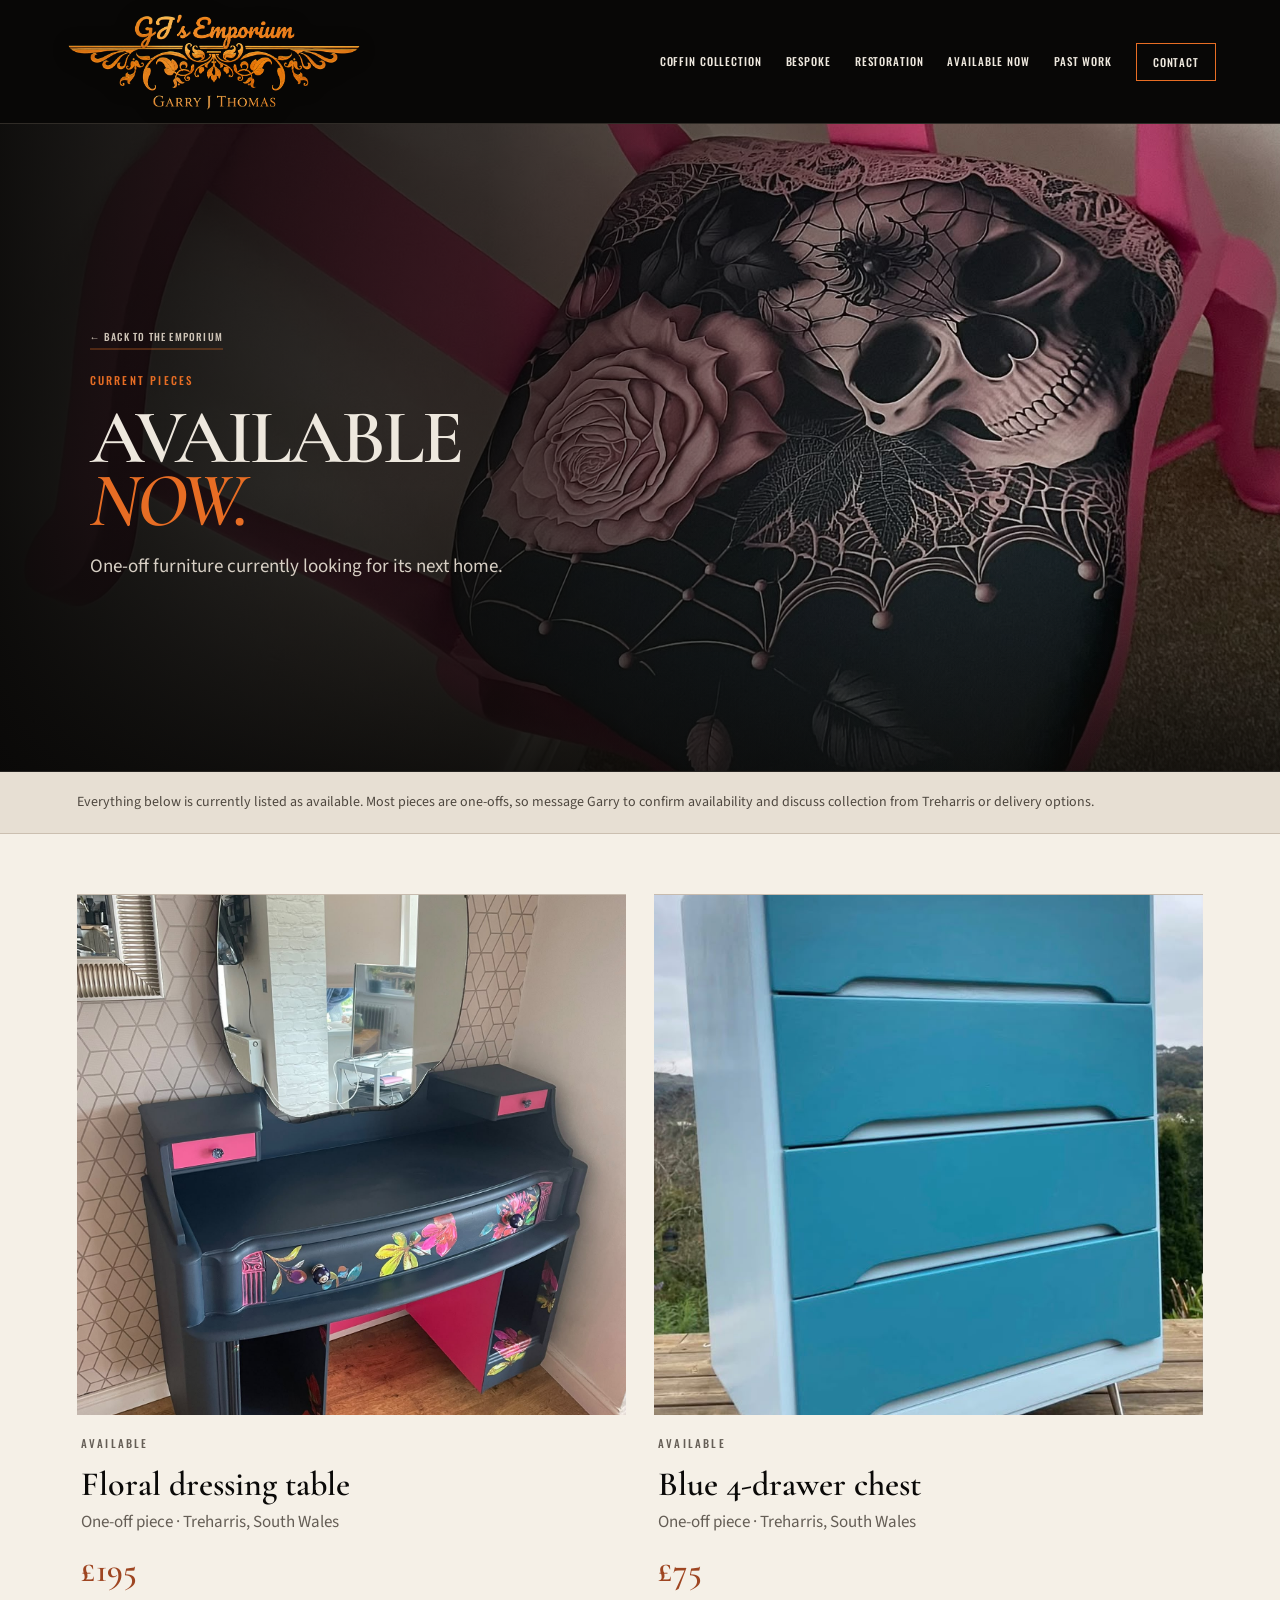
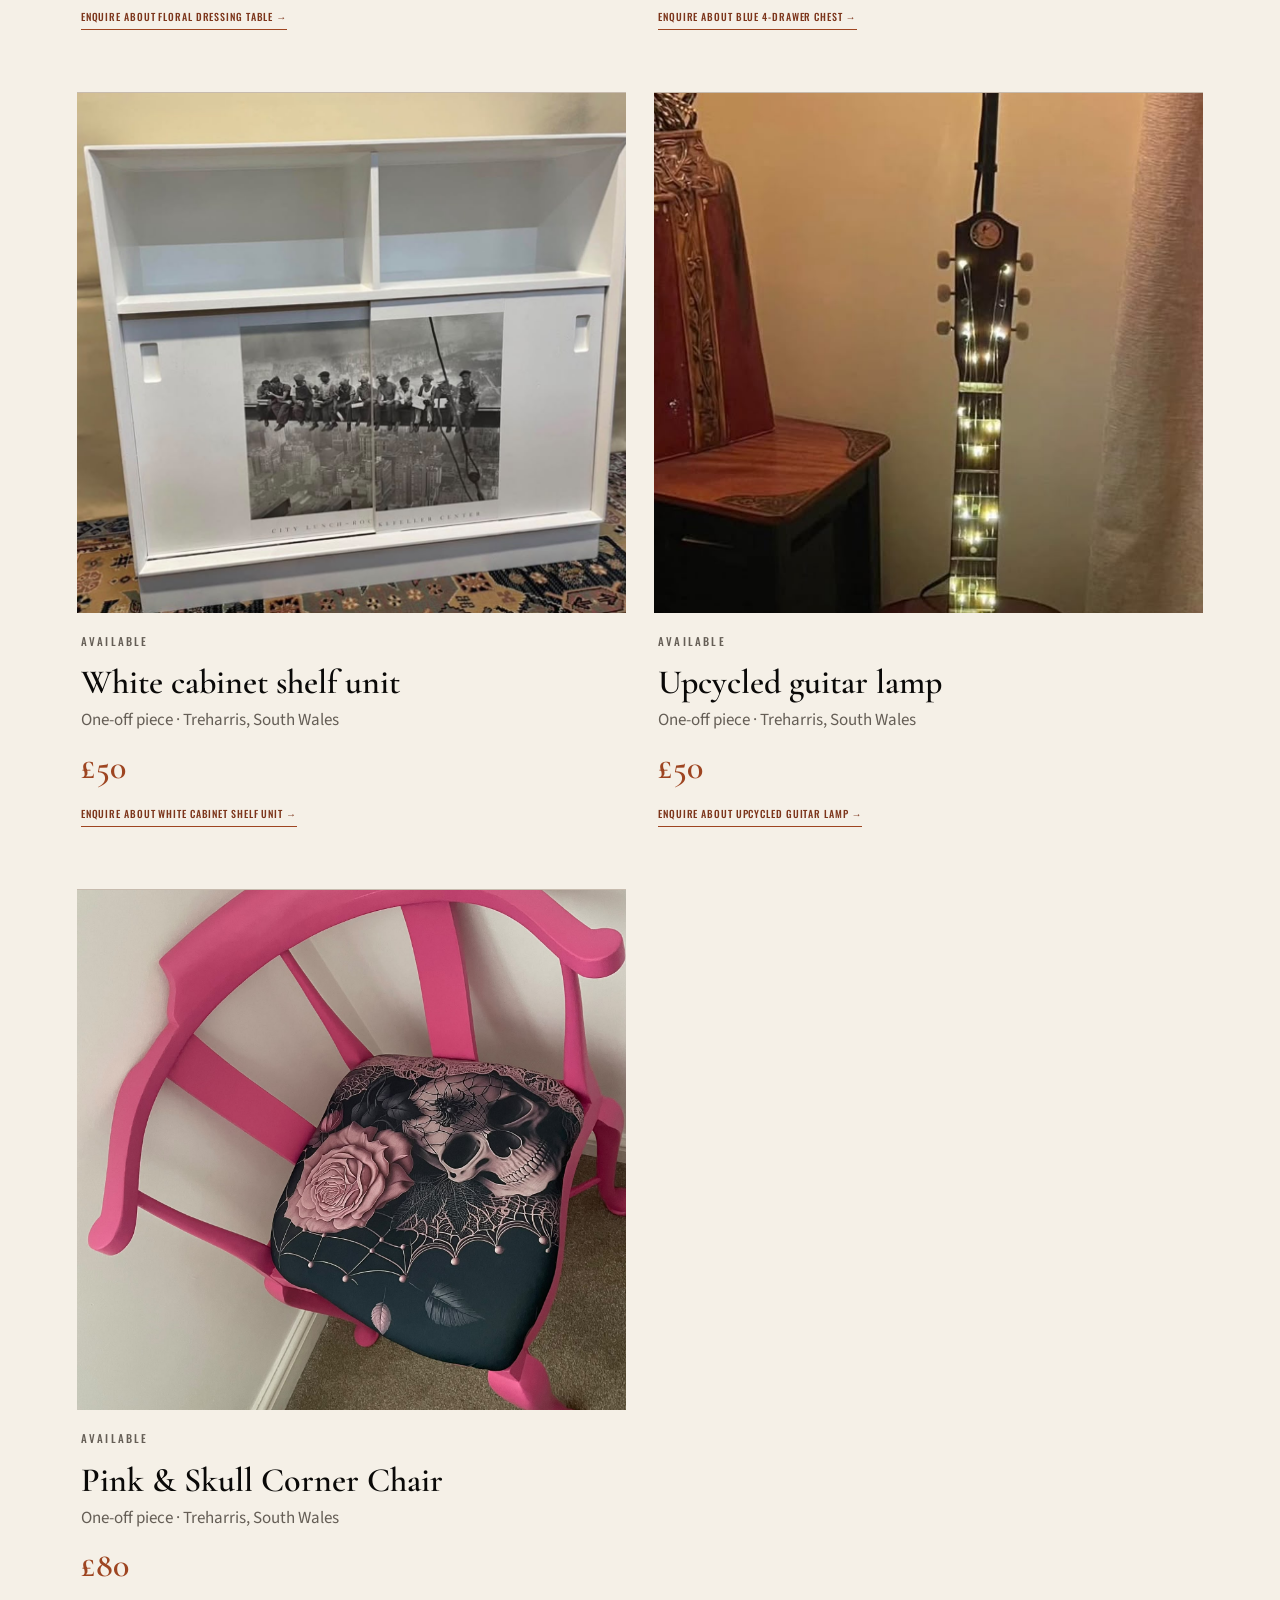
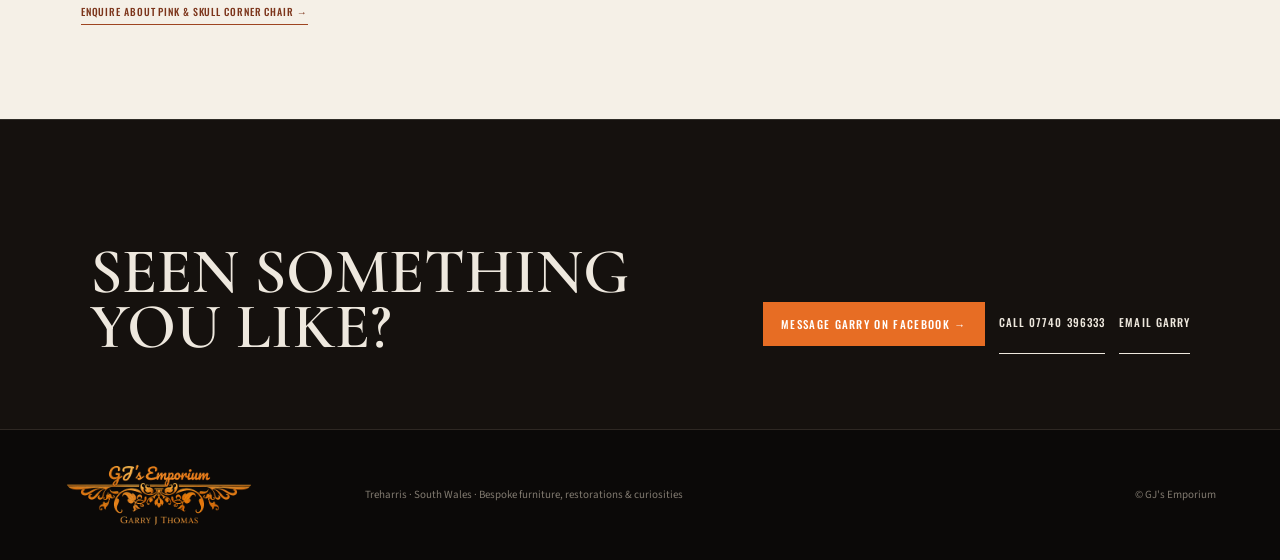
==== commit d6ae67cc: "Add canonical and social SEO metadata" ====
--- a/available.html
+++ b/available.html
@@ -1 +1 @@
-<!doctype html><html lang="en-GB"><head><meta charset="utf-8"><meta name="viewport" content="width=device-width,initial-scale=1"><title>Furniture Available Now | GJ's Emporium</title><meta name="description" content="Shop current one-off restored, upcycled and unusual furniture available from GJ's Emporium in South Wales."><link rel="preconnect" href="https://fonts.googleapis.com"><link rel="preconnect" href="https://fonts.gstatic.com" crossorigin><link href="https://fonts.googleapis.com/css2?family=Cormorant+Garamond:ital,wght@0,500;0,600;0,700;1,600&family=Oswald:wght@400;500&family=Source+Sans+3:wght@400;500;600&display=swap" rel="stylesheet"><link rel="stylesheet" href="assets/site.css?v=33"></head><body class="subpage subpage-available"><header class="site-header"><a class="brand official-brand" href="index.html"><img src="assets/gjs-emporium-official-logo.png" alt="GJ's Emporium"></a><button class="menu-button" aria-expanded="false" aria-controls="site-nav">Menu</button><nav id="site-nav"><a href="curiosities.html">Coffin Collection</a><a href="bespoke.html">Bespoke</a><a href="modern-restored.html">Restoration</a><a href="available.html">Available Now</a><a href="past-work.html">Past work</a><a class="nav-cta" href="index.html#contact">Contact</a></nav></header><section class="subhero"><img src="assets/pink-skull-corner-chair.jpg" alt=""><div class="subhero-shade"></div><div class="subhero-copy"><a class="back-link" href="index.html">← Back to the Emporium</a><p class="kicker">Current pieces</p><h1>AVAILABLE<br><em>NOW.</em></h1><p>One-off furniture currently looking for its next home.</p></div></section><div class="stock-note">Everything below is currently listed as available. Most pieces are one-offs, so message Garry to confirm availability and discuss collection from Treharris or delivery options.</div><section class="stock-page"><article><img src="assets/available-vanity-original.jpeg" alt="Floral dressing table"><div><p class="kicker">Available</p><h2>Floral dressing table</h2><p>One-off piece · Treharris, South Wales</p><strong>£195</strong><a class="stock-enquiry" href="https://www.facebook.com/61556531277288" target="_blank" rel="noreferrer">Enquire about Floral dressing table →</a></div></article><article><img src="assets/available-drawers-original.jpeg" alt="Blue 4-drawer chest"><div><p class="kicker">Available</p><h2>Blue 4-drawer chest</h2><p>One-off piece · Treharris, South Wales</p><strong>£75</strong><a class="stock-enquiry" href="https://www.facebook.com/61556531277288" target="_blank" rel="noreferrer">Enquire about Blue 4-drawer chest →</a></div></article><article><img src="assets/available-cabinet-original.jpeg" alt="White cabinet shelf unit"><div><p class="kicker">Available</p><h2>White cabinet shelf unit</h2><p>One-off piece · Treharris, South Wales</p><strong>£50</strong><a class="stock-enquiry" href="https://www.facebook.com/61556531277288" target="_blank" rel="noreferrer">Enquire about White cabinet shelf unit →</a></div></article><article><img src="assets/available-guitar-original.jpeg" alt="Upcycled guitar lamp"><div><p class="kicker">Available</p><h2>Upcycled guitar lamp</h2><p>One-off piece · Treharris, South Wales</p><strong>£50</strong><a class="stock-enquiry" href="https://www.facebook.com/61556531277288" target="_blank" rel="noreferrer">Enquire about Upcycled guitar lamp →</a></div></article><article><img src="assets/pink-skull-corner-chair.jpg" alt="Pink & Skull Corner Chair"><div><p class="kicker">Available</p><h2>Pink & Skull Corner Chair</h2><p>One-off piece · Treharris, South Wales</p><strong>£80</strong><a class="stock-enquiry" href="https://www.facebook.com/61556531277288" target="_blank" rel="noreferrer">Enquire about Pink & Skull Corner Chair →</a></div></article></section><section class="page-cta"><h2>SEEN SOMETHING<br>YOU LIKE?</h2><div class="direct-enquiry"><a class="button solid" href="https://www.facebook.com/61556531277288" target="_blank" rel="noreferrer">Message Garry on Facebook →</a><a href="tel:+447740396333">Call 07740 396333</a><a href="mailto:garrythomas1966@hotmail.co.uk">Email Garry</a></div></section><footer><a class="official-footer-brand" href="index.html"><img src="assets/gjs-emporium-official-logo.png" alt="GJ's Emporium"></a><p>Treharris · South Wales · Bespoke furniture, restorations & curiosities</p><p>© GJ's Emporium</p></footer><script src="assets/site.js"></script></body></html>+<!doctype html><html lang="en-GB"><head><meta charset="utf-8"><meta name="viewport" content="width=device-width,initial-scale=1"><title>Furniture Available Now | GJ's Emporium</title><meta name="description" content="Shop current one-off restored, upcycled and unusual furniture available from GJ's Emporium in South Wales."><link rel="canonical" href="https://www.gjs-emporium.com/available.html"><meta property="og:type" content="website"><meta property="og:site_name" content="GJ's Emporium"><meta property="og:title" content="Furniture Available Now | GJ's Emporium"><meta property="og:description" content="Shop current one-off restored, upcycled and unusual furniture available from GJ's Emporium in South Wales."><meta property="og:url" content="https://www.gjs-emporium.com/available.html"><meta property="og:image" content="https://www.gjs-emporium.com/assets/pink-skull-corner-chair.jpg"><meta name="twitter:card" content="summary_large_image"><link rel="preconnect" href="https://fonts.googleapis.com"><link rel="preconnect" href="https://fonts.gstatic.com" crossorigin><link href="https://fonts.googleapis.com/css2?family=Cormorant+Garamond:ital,wght@0,500;0,600;0,700;1,600&family=Oswald:wght@400;500&family=Source+Sans+3:wght@400;500;600&display=swap" rel="stylesheet"><link rel="stylesheet" href="assets/site.css?v=33"></head><body class="subpage subpage-available"><header class="site-header"><a class="brand official-brand" href="index.html"><img src="assets/gjs-emporium-official-logo.png" alt="GJ's Emporium"></a><button class="menu-button" aria-expanded="false" aria-controls="site-nav">Menu</button><nav id="site-nav"><a href="curiosities.html">Coffin Collection</a><a href="bespoke.html">Bespoke</a><a href="modern-restored.html">Restoration</a><a href="available.html">Available Now</a><a href="past-work.html">Past work</a><a class="nav-cta" href="index.html#contact">Contact</a></nav></header><section class="subhero"><img src="assets/pink-skull-corner-chair.jpg" alt=""><div class="subhero-shade"></div><div class="subhero-copy"><a class="back-link" href="index.html">← Back to the Emporium</a><p class="kicker">Current pieces</p><h1>AVAILABLE<br><em>NOW.</em></h1><p>One-off furniture currently looking for its next home.</p></div></section><div class="stock-note">Everything below is currently listed as available. Most pieces are one-offs, so message Garry to confirm availability and discuss collection from Treharris or delivery options.</div><section class="stock-page"><article><img src="assets/available-vanity-original.jpeg" alt="Floral dressing table"><div><p class="kicker">Available</p><h2>Floral dressing table</h2><p>One-off piece · Treharris, South Wales</p><strong>£195</strong><a class="stock-enquiry" href="https://www.facebook.com/61556531277288" target="_blank" rel="noreferrer">Enquire about Floral dressing table →</a></div></article><article><img src="assets/available-drawers-original.jpeg" alt="Blue 4-drawer chest"><div><p class="kicker">Available</p><h2>Blue 4-drawer chest</h2><p>One-off piece · Treharris, South Wales</p><strong>£75</strong><a class="stock-enquiry" href="https://www.facebook.com/61556531277288" target="_blank" rel="noreferrer">Enquire about Blue 4-drawer chest →</a></div></article><article><img src="assets/available-cabinet-original.jpeg" alt="White cabinet shelf unit"><div><p class="kicker">Available</p><h2>White cabinet shelf unit</h2><p>One-off piece · Treharris, South Wales</p><strong>£50</strong><a class="stock-enquiry" href="https://www.facebook.com/61556531277288" target="_blank" rel="noreferrer">Enquire about White cabinet shelf unit →</a></div></article><article><img src="assets/available-guitar-original.jpeg" alt="Upcycled guitar lamp"><div><p class="kicker">Available</p><h2>Upcycled guitar lamp</h2><p>One-off piece · Treharris, South Wales</p><strong>£50</strong><a class="stock-enquiry" href="https://www.facebook.com/61556531277288" target="_blank" rel="noreferrer">Enquire about Upcycled guitar lamp →</a></div></article><article><img src="assets/pink-skull-corner-chair.jpg" alt="Pink & Skull Corner Chair"><div><p class="kicker">Available</p><h2>Pink & Skull Corner Chair</h2><p>One-off piece · Treharris, South Wales</p><strong>£80</strong><a class="stock-enquiry" href="https://www.facebook.com/61556531277288" target="_blank" rel="noreferrer">Enquire about Pink & Skull Corner Chair →</a></div></article></section><section class="page-cta"><h2>SEEN SOMETHING<br>YOU LIKE?</h2><div class="direct-enquiry"><a class="button solid" href="https://www.facebook.com/61556531277288" target="_blank" rel="noreferrer">Message Garry on Facebook →</a><a href="tel:+447740396333">Call 07740 396333</a><a href="mailto:garrythomas1966@hotmail.co.uk">Email Garry</a></div></section><footer><a class="official-footer-brand" href="index.html"><img src="assets/gjs-emporium-official-logo.png" alt="GJ's Emporium"></a><p>Treharris · South Wales · Bespoke furniture, restorations & curiosities</p><p>© GJ's Emporium</p></footer><script src="assets/site.js"></script></body></html>
--- a/assets/site.css
+++ b/assets/site.css
@@ -242,3 +242,42 @@
  .subpage:not(.subpage-available) .portfolio-grid{grid-template-columns:1fr;gap:18px;padding:16px}
  .subpage:not(.subpage-available) .portfolio-grid figure img{aspect-ratio:auto;max-height:none}
 }
+
+/* Conversion pass — clear routes, per-piece actions and trust */
+.buying-routes{padding:80px clamp(28px,7vw,105px);background:#eee8de;color:#17120f;display:grid;grid-template-columns:.8fr 1.8fr;gap:60px}
+.buying-routes h2{font:600 clamp(46px,5vw,72px)/.86 "Cormorant Garamond",serif;margin:16px 0}.buying-routes h2 em{color:#a44d27}
+.route-grid{display:grid;grid-template-columns:repeat(3,1fr);gap:1px;background:#b9ad9e;border:1px solid #b9ad9e}
+.route-grid a{background:#f5f0e7;color:#17120f;padding:30px;min-height:250px;display:flex;flex-direction:column}
+.route-grid span,.process-steps span{font:500 10px Oswald,sans-serif;letter-spacing:.12em;color:#a44d27}
+.route-grid h3{font:600 28px/1 "Cormorant Garamond",serif;margin:35px 0 12px}.route-grid p{font-size:15px;line-height:1.5;margin:0 0 22px}.route-grid strong{margin-top:auto;font:500 10px Oswald,sans-serif;text-transform:uppercase;letter-spacing:.1em}
+.trust-strip{display:flex;justify-content:center;flex-wrap:wrap;gap:0;background:#e7dfd3;color:#342b25;border-top:1px solid #c9bcac;border-bottom:1px solid #c9bcac}
+.trust-strip span{padding:18px 28px;font:500 10px Oswald,sans-serif;text-transform:uppercase;letter-spacing:.1em;border-right:1px solid #c9bcac}.trust-strip span:last-child{border-right:0}
+.range-list{grid-column:2/4;display:flex;flex-wrap:wrap;gap:8px;margin-top:18px}.range-list span{border:1px solid rgba(238,232,222,.25);padding:9px 12px;font:500 10px Oswald,sans-serif;text-transform:uppercase;letter-spacing:.08em}
+.process-steps{grid-column:2/4;display:grid;grid-template-columns:repeat(3,1fr);gap:1px;background:#c8bcae;margin-top:18px}.process-steps>div{background:#f5f0e7;padding:20px}.process-steps strong{display:block;font:600 20px "Cormorant Garamond",serif;margin:8px 0}.process-steps p{font-size:13px!important;line-height:1.45!important;margin:0}
+.piece-enquiry{display:block;margin-top:8px;color:#d98555;font:500 9px Oswald,sans-serif;text-transform:uppercase;letter-spacing:.09em}.subpage-modern .piece-enquiry{color:#7e381d}
+.stock-enquiry{display:block;width:max-content;max-width:100%;margin-top:18px;border-bottom:1px solid #9e4521;padding-bottom:5px;color:#7c351b;font:500 10px Oswald,sans-serif;text-transform:uppercase;letter-spacing:.09em}
+.subpage-archive .portfolio-grid figcaption span{display:block;margin-top:5px;color:#9e8d7d;font-size:9px}
+@media(max-width:900px){.buying-routes{grid-template-columns:1fr}.route-grid{grid-template-columns:1fr}.route-grid a{min-height:190px}.range-list,.process-steps{grid-column:auto}}
+@media(max-width:760px){.buying-routes{padding:58px 24px;gap:34px}.route-grid{grid-template-columns:1fr}.route-grid a{min-height:0;padding:25px}.route-grid h3{margin-top:22px}.trust-strip{display:grid;grid-template-columns:1fr 1fr}.trust-strip span{border-bottom:1px solid #c9bcac;padding:15px 16px}.process-steps{grid-template-columns:1fr}.range-list{margin:20px 0}.piece-enquiry{margin-top:10px}}
+
+/* Compact homepage route bridge — keep the furniture moving */
+.quick-routes{background:#eee8de;color:#17120f;padding:48px clamp(28px,7vw,105px);display:grid;grid-template-columns:.65fr 2fr;gap:48px;align-items:center;border-bottom:1px solid #c9bcac}
+.quick-routes h2{font:600 clamp(38px,4vw,58px)/.9 "Cormorant Garamond",serif;margin:10px 0 0}
+.quick-routes nav{display:grid;grid-template-columns:repeat(3,1fr);border-top:1px solid #b9ad9e;border-bottom:1px solid #b9ad9e}
+.quick-routes nav a{position:relative;color:#17120f;padding:20px 38px 20px 20px;border-right:1px solid #b9ad9e;min-width:0}
+.quick-routes nav a:last-child{border-right:0}
+.quick-routes span{display:block;font:500 9px Oswald,sans-serif;color:#a44d27;letter-spacing:.12em;margin-bottom:8px}
+.quick-routes strong{display:block;font:600 22px/1.05 "Cormorant Garamond",serif}
+.quick-routes em{display:block;font:400 13px "Source Sans 3",sans-serif;font-style:normal;color:#675f56;margin-top:7px}
+.quick-routes b{position:absolute;right:14px;top:50%;transform:translateY(-50%);font-weight:400}
+@media(max-width:760px){
+ .quick-routes{display:block;padding:38px 24px 42px}
+ .quick-routes h2{font-size:40px;margin-bottom:25px}
+ .quick-routes nav{display:block}
+ .quick-routes nav a{display:grid;grid-template-columns:30px 1fr 20px;grid-template-rows:auto auto;padding:16px 4px;border-right:0;border-bottom:1px solid #b9ad9e;align-items:center}
+ .quick-routes nav a:last-child{border-bottom:0}
+ .quick-routes span{grid-row:1/3;margin:0}
+ .quick-routes strong{font-size:21px}
+ .quick-routes em{font-size:12px;margin-top:3px}
+ .quick-routes b{position:static;grid-column:3;grid-row:1/3;transform:none;text-align:right}
+}
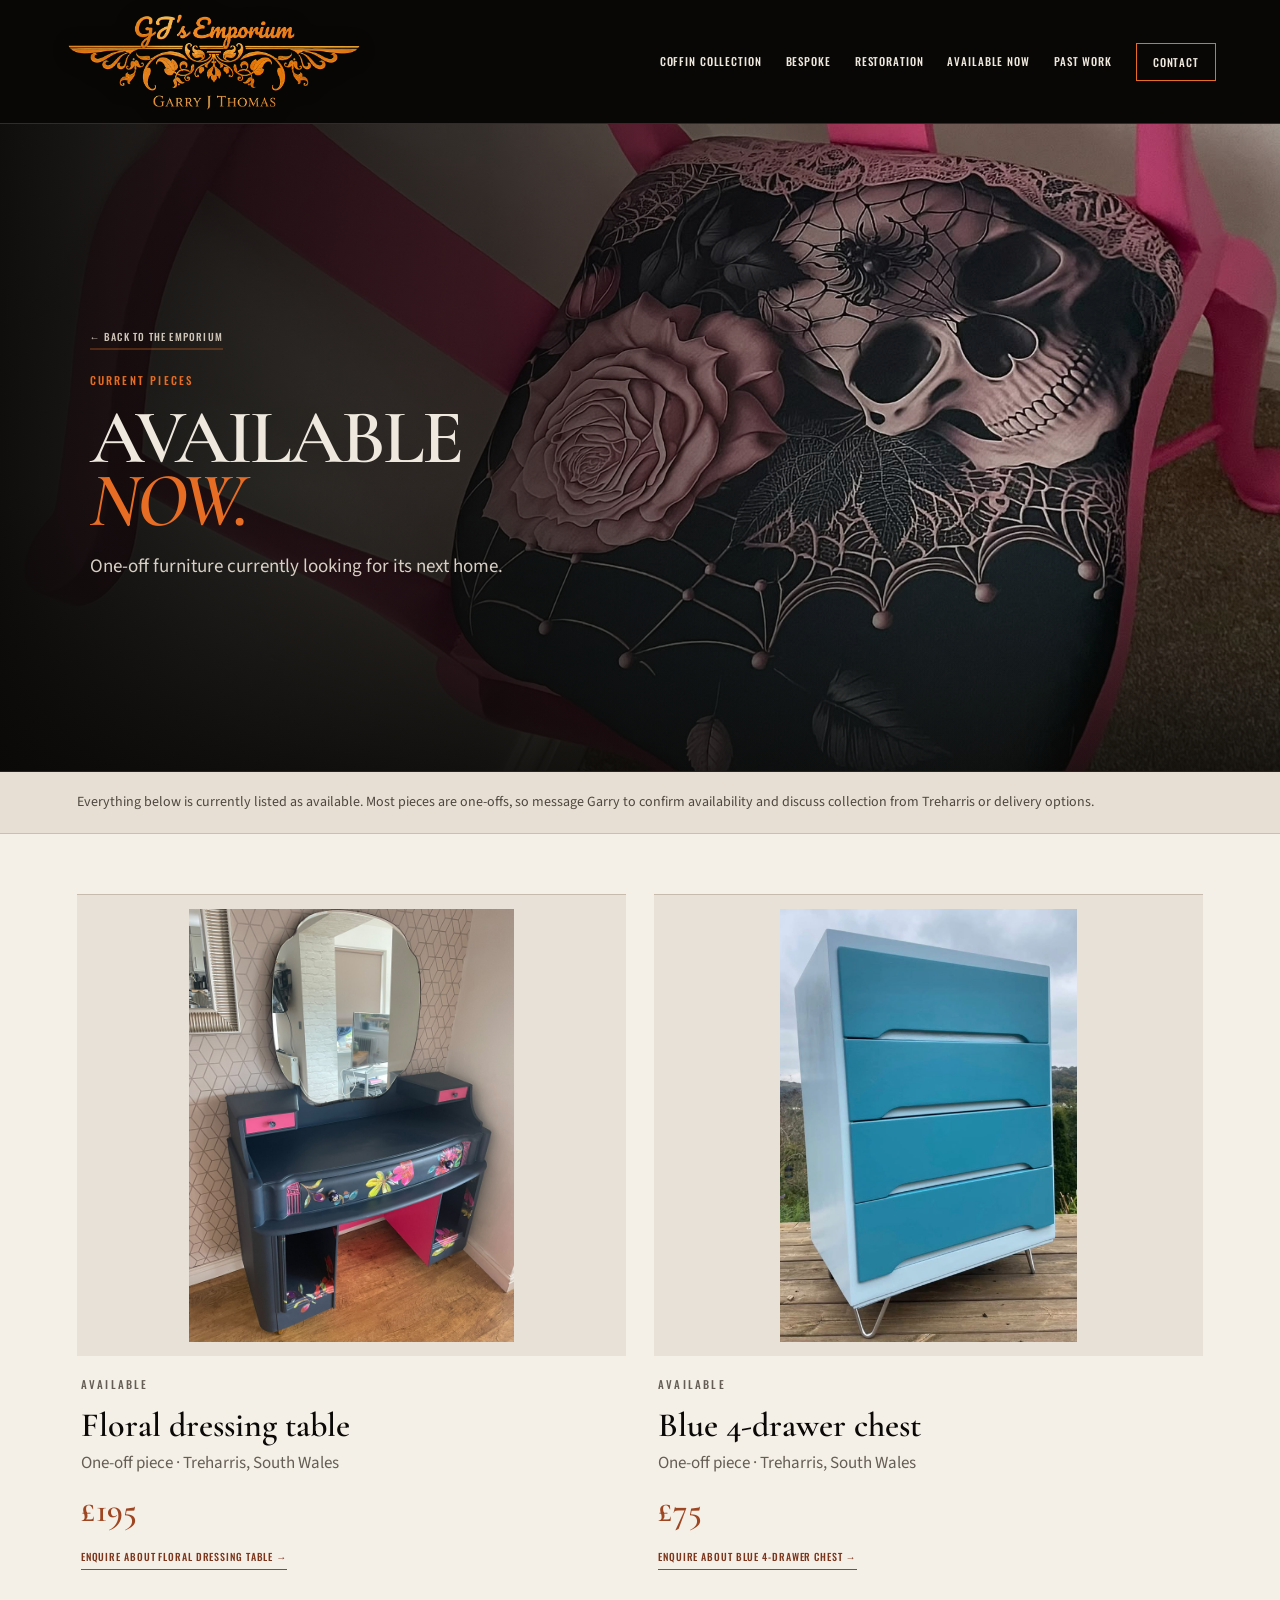
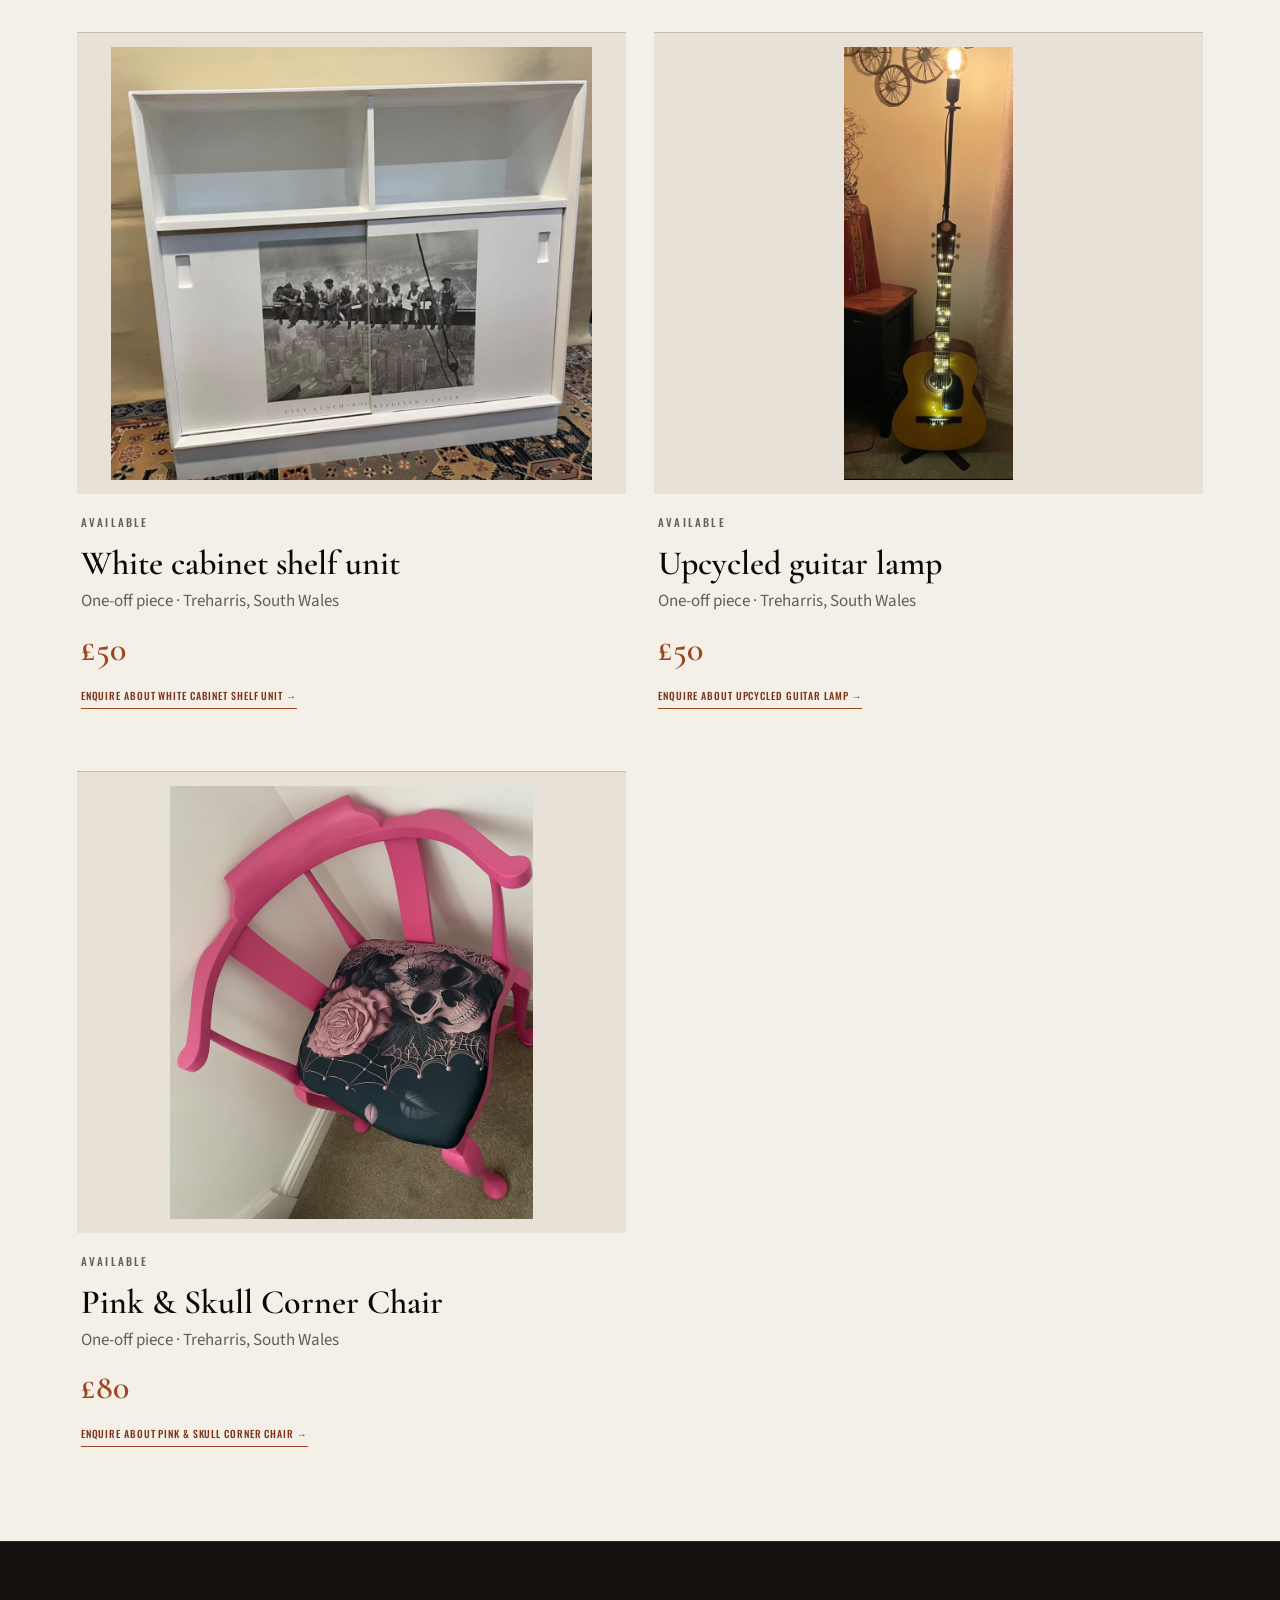
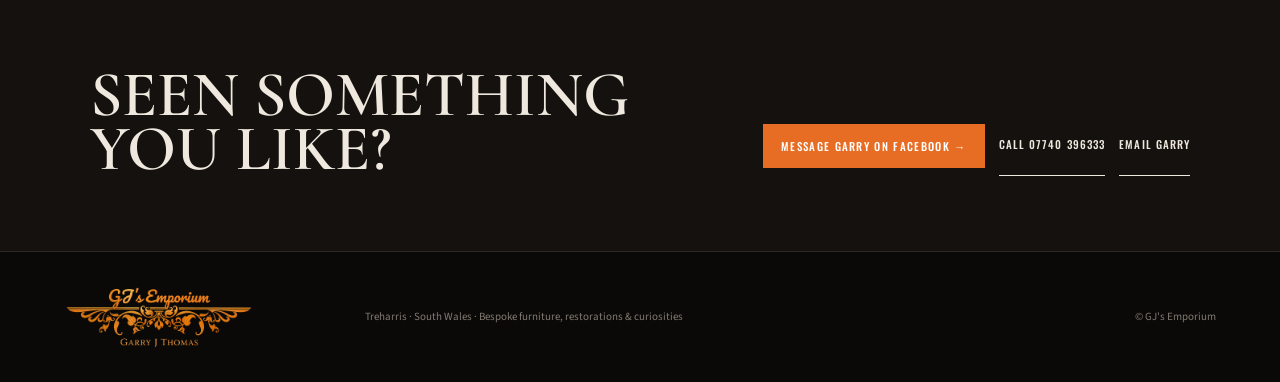
==== commit a65e885c: "Load updated Available Now image framing" ====
--- a/available.html
+++ b/available.html
@@ -1 +1 @@
-<!doctype html><html lang="en-GB"><head><meta charset="utf-8"><meta name="viewport" content="width=device-width,initial-scale=1"><title>Furniture Available Now | GJ's Emporium</title><meta name="description" content="Shop current one-off restored, upcycled and unusual furniture available from GJ's Emporium in South Wales."><link rel="canonical" href="https://www.gjs-emporium.com/available.html"><meta property="og:type" content="website"><meta property="og:site_name" content="GJ's Emporium"><meta property="og:title" content="Furniture Available Now | GJ's Emporium"><meta property="og:description" content="Shop current one-off restored, upcycled and unusual furniture available from GJ's Emporium in South Wales."><meta property="og:url" content="https://www.gjs-emporium.com/available.html"><meta property="og:image" content="https://www.gjs-emporium.com/assets/pink-skull-corner-chair.jpg"><meta name="twitter:card" content="summary_large_image"><link rel="preconnect" href="https://fonts.googleapis.com"><link rel="preconnect" href="https://fonts.gstatic.com" crossorigin><link href="https://fonts.googleapis.com/css2?family=Cormorant+Garamond:ital,wght@0,500;0,600;0,700;1,600&family=Oswald:wght@400;500&family=Source+Sans+3:wght@400;500;600&display=swap" rel="stylesheet"><link rel="stylesheet" href="assets/site.css?v=33"></head><body class="subpage subpage-available"><header class="site-header"><a class="brand official-brand" href="index.html"><img src="assets/gjs-emporium-official-logo.png" alt="GJ's Emporium"></a><button class="menu-button" aria-expanded="false" aria-controls="site-nav">Menu</button><nav id="site-nav"><a href="curiosities.html">Coffin Collection</a><a href="bespoke.html">Bespoke</a><a href="modern-restored.html">Restoration</a><a href="available.html">Available Now</a><a href="past-work.html">Past work</a><a class="nav-cta" href="index.html#contact">Contact</a></nav></header><section class="subhero"><img src="assets/pink-skull-corner-chair.jpg" alt=""><div class="subhero-shade"></div><div class="subhero-copy"><a class="back-link" href="index.html">← Back to the Emporium</a><p class="kicker">Current pieces</p><h1>AVAILABLE<br><em>NOW.</em></h1><p>One-off furniture currently looking for its next home.</p></div></section><div class="stock-note">Everything below is currently listed as available. Most pieces are one-offs, so message Garry to confirm availability and discuss collection from Treharris or delivery options.</div><section class="stock-page"><article><img src="assets/available-vanity-original.jpeg" alt="Floral dressing table"><div><p class="kicker">Available</p><h2>Floral dressing table</h2><p>One-off piece · Treharris, South Wales</p><strong>£195</strong><a class="stock-enquiry" href="https://www.facebook.com/61556531277288" target="_blank" rel="noreferrer">Enquire about Floral dressing table →</a></div></article><article><img src="assets/available-drawers-original.jpeg" alt="Blue 4-drawer chest"><div><p class="kicker">Available</p><h2>Blue 4-drawer chest</h2><p>One-off piece · Treharris, South Wales</p><strong>£75</strong><a class="stock-enquiry" href="https://www.facebook.com/61556531277288" target="_blank" rel="noreferrer">Enquire about Blue 4-drawer chest →</a></div></article><article><img src="assets/available-cabinet-original.jpeg" alt="White cabinet shelf unit"><div><p class="kicker">Available</p><h2>White cabinet shelf unit</h2><p>One-off piece · Treharris, South Wales</p><strong>£50</strong><a class="stock-enquiry" href="https://www.facebook.com/61556531277288" target="_blank" rel="noreferrer">Enquire about White cabinet shelf unit →</a></div></article><article><img src="assets/available-guitar-original.jpeg" alt="Upcycled guitar lamp"><div><p class="kicker">Available</p><h2>Upcycled guitar lamp</h2><p>One-off piece · Treharris, South Wales</p><strong>£50</strong><a class="stock-enquiry" href="https://www.facebook.com/61556531277288" target="_blank" rel="noreferrer">Enquire about Upcycled guitar lamp →</a></div></article><article><img src="assets/pink-skull-corner-chair.jpg" alt="Pink & Skull Corner Chair"><div><p class="kicker">Available</p><h2>Pink & Skull Corner Chair</h2><p>One-off piece · Treharris, South Wales</p><strong>£80</strong><a class="stock-enquiry" href="https://www.facebook.com/61556531277288" target="_blank" rel="noreferrer">Enquire about Pink & Skull Corner Chair →</a></div></article></section><section class="page-cta"><h2>SEEN SOMETHING<br>YOU LIKE?</h2><div class="direct-enquiry"><a class="button solid" href="https://www.facebook.com/61556531277288" target="_blank" rel="noreferrer">Message Garry on Facebook →</a><a href="tel:+447740396333">Call 07740 396333</a><a href="mailto:garrythomas1966@hotmail.co.uk">Email Garry</a></div></section><footer><a class="official-footer-brand" href="index.html"><img src="assets/gjs-emporium-official-logo.png" alt="GJ's Emporium"></a><p>Treharris · South Wales · Bespoke furniture, restorations & curiosities</p><p>© GJ's Emporium</p></footer><script src="assets/site.js"></script></body></html>+<!doctype html><html lang="en-GB"><head><meta charset="utf-8"><meta name="viewport" content="width=device-width,initial-scale=1"><title>Furniture Available Now | GJ's Emporium</title><meta name="description" content="Shop current one-off restored, upcycled and unusual furniture available from GJ's Emporium in South Wales."><link rel="canonical" href="https://www.gjs-emporium.com/available.html"><meta property="og:type" content="website"><meta property="og:site_name" content="GJ's Emporium"><meta property="og:title" content="Furniture Available Now | GJ's Emporium"><meta property="og:description" content="Shop current one-off restored, upcycled and unusual furniture available from GJ's Emporium in South Wales."><meta property="og:url" content="https://www.gjs-emporium.com/available.html"><meta property="og:image" content="https://www.gjs-emporium.com/assets/pink-skull-corner-chair.jpg"><meta name="twitter:card" content="summary_large_image"><link rel="preconnect" href="https://fonts.googleapis.com"><link rel="preconnect" href="https://fonts.gstatic.com" crossorigin><link href="https://fonts.googleapis.com/css2?family=Cormorant+Garamond:ital,wght@0,500;0,600;0,700;1,600&family=Oswald:wght@400;500&family=Source+Sans+3:wght@400;500;600&display=swap" rel="stylesheet"><link rel="stylesheet" href="assets/site.css?v=54"><script async src="https://www.googletagmanager.com/gtag/js?id=G-F8ZV6GVXG2"></script><script>window.dataLayer=window.dataLayer||[];function gtag(){dataLayer.push(arguments)}gtag("js",new Date());gtag("config","G-F8ZV6GVXG2");</script></head><body class="subpage subpage-available"><header class="site-header"><a class="brand official-brand" href="/"><img src="assets/gjs-emporium-official-logo.png" alt="GJ's Emporium"></a><button class="menu-button" aria-expanded="false" aria-controls="site-nav">Menu</button><nav id="site-nav"><a href="curiosities.html">Coffin Collection</a><a href="bespoke.html">Bespoke</a><a href="modern-restored.html">Restoration</a><a href="available.html">Available Now</a><a href="past-work.html">Past work</a><a class="nav-cta" href="/#contact">Contact</a></nav></header><section class="subhero"><img src="assets/pink-skull-corner-chair.jpg" alt=""><div class="subhero-shade"></div><div class="subhero-copy"><a class="back-link" href="/">← Back to the Emporium</a><p class="kicker">Current pieces</p><h1>AVAILABLE<br><em>NOW.</em></h1><p>One-off furniture currently looking for its next home.</p></div></section><div class="stock-note">Everything below is currently listed as available. Most pieces are one-offs, so message Garry to confirm availability and discuss collection from Treharris or delivery options.</div><section class="stock-page"><article><img src="assets/available-vanity-original.jpeg" alt="Floral dressing table"><div><p class="kicker">Available</p><h2>Floral dressing table</h2><p>One-off piece · Treharris, South Wales</p><strong>£195</strong><a class="stock-enquiry" href="https://www.facebook.com/61556531277288" target="_blank" rel="noreferrer">Enquire about Floral dressing table →</a></div></article><article><img src="assets/available-drawers-original.jpeg" alt="Blue 4-drawer chest"><div><p class="kicker">Available</p><h2>Blue 4-drawer chest</h2><p>One-off piece · Treharris, South Wales</p><strong>£75</strong><a class="stock-enquiry" href="https://www.facebook.com/61556531277288" target="_blank" rel="noreferrer">Enquire about Blue 4-drawer chest →</a></div></article><article><img src="assets/available-cabinet-original.jpeg" alt="White cabinet shelf unit"><div><p class="kicker">Available</p><h2>White cabinet shelf unit</h2><p>One-off piece · Treharris, South Wales</p><strong>£50</strong><a class="stock-enquiry" href="https://www.facebook.com/61556531277288" target="_blank" rel="noreferrer">Enquire about White cabinet shelf unit →</a></div></article><article><img src="assets/available-guitar-original.jpeg" alt="Upcycled guitar lamp"><div><p class="kicker">Available</p><h2>Upcycled guitar lamp</h2><p>One-off piece · Treharris, South Wales</p><strong>£50</strong><a class="stock-enquiry" href="https://www.facebook.com/61556531277288" target="_blank" rel="noreferrer">Enquire about Upcycled guitar lamp →</a></div></article><article><img src="assets/pink-skull-corner-chair.jpg" alt="Pink & Skull Corner Chair"><div><p class="kicker">Available</p><h2>Pink & Skull Corner Chair</h2><p>One-off piece · Treharris, South Wales</p><strong>£80</strong><a class="stock-enquiry" href="https://www.facebook.com/61556531277288" target="_blank" rel="noreferrer">Enquire about Pink & Skull Corner Chair →</a></div></article></section><section class="page-cta"><h2>SEEN SOMETHING<br>YOU LIKE?</h2><div class="direct-enquiry"><a class="button solid" href="https://www.facebook.com/61556531277288" target="_blank" rel="noreferrer">Message Garry on Facebook →</a><a href="tel:+447740396333">Call 07740 396333</a><a href="mailto:garrythomas1966@hotmail.co.uk">Email Garry</a></div></section><footer><a class="official-footer-brand" href="/"><img src="assets/gjs-emporium-official-logo.png" alt="GJ's Emporium"></a><p>Treharris · South Wales · Bespoke furniture, restorations & curiosities</p><p>© GJ's Emporium</p></footer><script src="assets/site.js"></script></body></html>
--- a/assets/site.css
+++ b/assets/site.css
@@ -281,3 +281,200 @@
  .quick-routes em{font-size:12px;margin-top:3px}
  .quick-routes b{position:static;grid-column:3;grid-row:1/3;transform:none;text-align:right}
 }
+
+/* Compact in-theme homepage manifesto */
+.manifesto{background:#15110e;color:var(--cream);padding:38px clamp(28px,7vw,105px);display:grid;grid-template-columns:170px minmax(0,1.5fr) minmax(260px,.8fr);gap:34px;align-items:center;border-top:1px solid #302820;border-bottom:1px solid #302820}
+.manifesto .index{margin:0;color:#8f8479}
+.manifesto blockquote{margin:0;font:600 clamp(31px,3.2vw,48px)/.95 "Cormorant Garamond",serif;letter-spacing:-.025em}
+.manifesto blockquote em{color:var(--orange)}
+.manifesto>p:last-child{margin:0;max-width:390px;color:#bdb3a7;font-size:15px;line-height:1.55}
+@media(max-width:760px){.manifesto{padding:30px 24px 34px;display:block}.manifesto .index{margin-bottom:18px}.manifesto blockquote{font-size:34px;line-height:.98;margin:0 0 18px}.manifesto>p:last-child{margin:0;font-size:15px;line-height:1.5;max-width:340px}}
+
+/* Mobile portal framing — centred content column with a stronger gallery frame */
+@media(max-width:760px){
+ .portal{border:1px solid rgba(231,109,36,.38);box-shadow:inset 0 0 0 1px rgba(238,232,222,.035)}
+ .portal>div,.portal.right-copy>div{width:min(100% - 44px,560px);margin:-66px auto 0;padding:28px 0 40px;align-self:start}
+ .portal h2,.portal p:not(.index):not(.kicker),.portal-link{margin-left:0;margin-right:0}
+ .portal-link{display:block;width:max-content;max-width:100%}
+}
+@media(max-width:420px){
+ .portal>div,.portal.right-copy>div{width:calc(100% - 48px);margin:-58px auto 0;padding:26px 0 38px}
+}
+
+/* Preserve full workshop portraits and upcoming project photos on mobile */
+@media(max-width:760px){
+  .maker-photo{height:auto!important;overflow:visible!important}
+  .maker-photo img{display:block!important;width:100%!important;height:auto!important;max-height:none!important;object-fit:contain!important;object-position:center center!important;position:static!important}
+}
+
+/* Compact homepage: responsive across phones, tablets and desktop */
+.compact-hero{min-height:clamp(470px,70vh,760px)}.compact-hero .hero-content{max-width:900px}.compact-hero h1{font-size:clamp(44px,5.4vw,86px);line-height:.96}
+.home-section{padding:70px clamp(24px,6vw,96px)}.home-section-heading{max-width:720px;margin-bottom:28px}.home-section-heading h2,.home-maker h2,.home-contact h2{font:600 clamp(39px,4.5vw,65px)/.94 "Cormorant Garamond",serif;margin:8px 0 12px}.home-section-heading>p:last-child{color:#bcb1a5;margin:0}
+.home-collections{background:#171310}.home-category-grid{display:grid;grid-template-columns:repeat(4,minmax(0,1fr));gap:14px}.home-category{display:block;position:relative;min-width:0;background:#27201b;overflow:hidden}.home-category img{display:block;width:100%;height:clamp(170px,19vw,290px);object-fit:cover;transition:transform .25s}.home-category:hover img{transform:scale(1.035)}.home-category span{display:flex;justify-content:space-between;align-items:center;gap:8px;padding:16px;font:500 16px Oswald,sans-serif;color:#f4eadf}.home-category b{color:var(--orange);font-weight:400}
+.home-stock{background:#eee8de;color:#17120f}.home-stock .home-section-heading>p:last-child{color:#645a50}.home-stock-grid{display:grid;grid-template-columns:repeat(3,minmax(0,1fr));gap:16px}.home-product{min-width:0;color:#17120f}.home-product img{display:block;width:100%;height:clamp(190px,23vw,330px);object-fit:cover;background:#c8bcb0}.home-product span{display:flex;justify-content:space-between;gap:10px;padding:14px 0;font-size:15px}.home-product strong{white-space:nowrap}.home-all-link{display:inline-flex;margin-top:22px}
+.home-maker{display:grid;grid-template-columns:minmax(0,38%) minmax(0,62%);background:#1a1511;align-items:center}.home-maker>img{width:100%;height:440px;object-fit:contain;object-position:center;background:#211a15}.home-maker>div{padding:35px clamp(24px,6vw,85px)}.home-maker p:not(.kicker){max-width:550px;color:#c8bdb0;line-height:1.65}.home-maker .text-link{display:inline-block;margin-top:12px}
+.home-contact{text-align:center;padding:70px 24px 80px;background:#c76838;color:#17100c}.home-contact h2{max-width:780px;margin:12px auto}.home-contact>p:not(.kicker){margin:12px auto 25px}.home-contact-actions{display:flex;align-items:center;justify-content:center;gap:20px;flex-wrap:wrap}.home-contact-actions>a:not(.button){text-decoration:underline;text-underline-offset:5px}.home-contact .button{background:#17110d;color:white;border-color:#17110d}
+@media(max-width:1000px){.home-category-grid{grid-template-columns:repeat(2,minmax(0,1fr))}.home-category img{height:230px}}
+@media(max-width:760px){.compact-hero{min-height:0;padding:0}.compact-hero .hero-content{padding:75px 24px 55px}.compact-hero h1{font-size:clamp(40px,10vw,56px)}.compact-hero .hero-actions{display:flex;flex-wrap:wrap;gap:15px}.home-section{padding:45px 20px}.home-category-grid{gap:10px}.home-category img{height:160px}.home-category span{font-size:13px;padding:12px 10px}.home-stock-grid{gap:9px;grid-template-columns:repeat(2,minmax(0,1fr))}.home-product:nth-child(3){display:none}.home-product img{height:190px}.home-product span{display:block;font-size:13px}.home-product strong{display:block;margin-top:4px}.home-maker{grid-template-columns:1fr}.home-maker>img{height:auto;max-height:none;object-fit:contain}.home-maker>div{padding:36px 24px 45px}.home-contact{padding:50px 24px}.home-contact-actions{flex-direction:column;gap:16px}.home-contact-actions .button{width:100%;max-width:380px;text-align:center}}
+@media(max-width:380px){.home-category img{height:130px}.home-category span{font-size:12px}.home-product img{height:160px}}
+
+/* Visual audit polish — homepage only: reduce visual noise and fix hero mobile sizing */
+.compact-hero{height:clamp(480px,68vh,680px);min-height:480px}
+.compact-hero .hero-content{max-width:720px}
+.compact-hero .hero-content h1{max-width:720px;line-height:.94;letter-spacing:-.025em}
+.home-section{padding-top:54px;padding-bottom:56px}
+.home-section-heading{margin-bottom:23px}
+.home-section-heading h2{margin-bottom:8px}
+.home-category img{height:clamp(150px,17vw,240px)}
+.home-category span{padding:12px 14px}
+.home-product img{height:clamp(170px,20vw,275px)}
+.home-maker>img{height:370px}
+.home-maker>div{padding-top:30px;padding-bottom:30px}
+.home-contact{padding-top:53px;padding-bottom:60px}
+.home-contact h2{font-size:clamp(36px,4vw,58px)}
+@media(max-width:760px){
+ .compact-hero{height:480px;min-height:480px;padding:0}
+ .compact-hero .hero-content{position:absolute;left:22px;right:22px;top:auto;bottom:35px;transform:none;padding:0;max-width:none}
+ .compact-hero .hero-content h1{font-size:clamp(39px,10vw,52px);line-height:.93;margin:10px 0 14px}
+ .compact-hero .hero-intro{font-size:15px;line-height:1.45;margin-bottom:0}
+ .compact-hero .hero-actions{margin-top:18px;gap:13px}
+ .compact-hero .hero-shade{background:linear-gradient(0deg,#090807 2%,#090807eb 37%,#09080755 80%)}
+ .home-section{padding:37px 18px 40px}
+ .home-section-heading{margin-bottom:20px}
+ .home-section-heading h2{font-size:38px}
+ .home-section-heading>p:last-child{font-size:14px;line-height:1.45}
+ .home-category img{height:140px}
+ .home-category span{padding:11px 9px;line-height:1.2}
+ .home-product img{height:175px}
+ .home-all-link{margin-top:13px}
+ .home-maker>img{height:auto;max-height:320px;object-fit:contain;object-position:center}
+ .home-maker>div{padding:29px 22px 35px}
+ .home-maker h2{font-size:40px}
+ .home-maker p:not(.kicker){font-size:15px;line-height:1.5}
+ .home-contact{padding:42px 22px 47px}
+ .home-contact h2{font-size:39px}
+}
+@media(max-width:380px){.compact-hero{height:455px;min-height:455px}.home-category img{height:115px}.home-product img{height:150px}}
+
+/* Hero photo: keep product visible and headline legible on both screen sizes */
+.compact-hero .hero-photo img{object-position:70% 48%}
+.compact-hero .hero-shade{background:linear-gradient(90deg,rgba(9,8,7,.96) 0%,rgba(9,8,7,.88) 32%,rgba(9,8,7,.46) 62%,rgba(9,8,7,.12) 100%)}
+@media(max-width:760px){
+ .compact-hero .hero-photo img{object-position:58% 40%}
+ .compact-hero .hero-shade{background:linear-gradient(0deg,rgba(9,8,7,.97) 0%,rgba(9,8,7,.87) 40%,rgba(9,8,7,.16) 100%)}
+}
+
+/* Desktop hero refinement: show the featured furniture without stretching/cropping it */
+@media(min-width:761px){
+ .compact-hero{height:clamp(480px,62vh,650px);min-height:480px;background:#100d0c}
+ .compact-hero .hero-photo{left:43%;right:0;top:0;bottom:0;background:#100d0c}
+ .compact-hero .hero-photo img{width:100%;height:100%;object-fit:contain;object-position:center center}
+ .compact-hero .hero-shade{background:linear-gradient(90deg,#090807 0%,#090807 33%,rgba(9,8,7,.94) 43%,rgba(9,8,7,.32) 65%,rgba(9,8,7,.08) 100%)}
+ .compact-hero .hero-content{left:clamp(30px,5vw,85px);right:auto;max-width:min(48%,670px)}
+ .compact-hero .hero-content h1{font-size:clamp(44px,4.2vw,72px);line-height:.99}
+ .compact-hero .hero-intro{font-size:17px;max-width:440px}
+}
+@media(min-width:761px) and (max-width:1100px){
+ .compact-hero .hero-photo{left:48%}
+ .compact-hero .hero-content{max-width:51%}
+ .compact-hero .hero-content h1{font-size:clamp(38px,4.3vw,52px)}
+ .compact-hero .hero-actions{gap:16px;flex-wrap:wrap}
+}
+
+/* Desktop hero correction: avoid overlaying copy on the shelving and remove empty right-side crop */
+@media(min-width:761px){
+ .compact-hero{display:grid;grid-template-columns:52% 48%;height:clamp(480px,62vh,650px);min-height:480px;background:#100d0c}
+ .compact-hero .hero-photo{position:relative;grid-column:2;grid-row:1;left:auto;right:auto;top:auto;bottom:auto;min-width:0;overflow:hidden;background:#1c1518}
+ .compact-hero .hero-photo img{display:block;width:100%;height:100%;object-fit:cover;object-position:48% center}
+ .compact-hero .hero-shade{position:absolute;inset:0;pointer-events:none;background:linear-gradient(90deg,#090807 0%,#090807 43%,rgba(9,8,7,.83) 51%,transparent 73%)}
+ .compact-hero .hero-content{position:relative;grid-column:1;grid-row:1;left:auto;right:auto;top:auto;bottom:auto;transform:none;align-self:center;z-index:2;max-width:none;padding:35px clamp(26px,4.4vw,76px)}
+ .compact-hero .hero-content h1{font-size:clamp(41px,4.2vw,68px);line-height:.98;max-width:100%;margin:13px 0 20px}
+ .compact-hero .hero-intro{max-width:440px}
+}
+@media(min-width:761px) and (max-width:1100px){
+ .compact-hero{grid-template-columns:55% 45%}
+ .compact-hero .hero-content h1{font-size:clamp(39px,4.3vw,52px)}
+ .compact-hero .hero-actions{gap:14px;flex-wrap:wrap}
+}
+
+/* Ensure responsive picture fills its allocated frame on desktop and mobile */
+.compact-hero .hero-photo picture{display:block;width:100%;height:100%}
+.compact-hero .hero-photo picture img{display:block;width:100%;height:100%}
+@media(min-width:761px){
+ .compact-hero .hero-photo{background:#16110f}
+ .compact-hero .hero-photo picture img{object-fit:cover;object-position:center}
+ .compact-hero .hero-shade{background:linear-gradient(90deg,#090807 0%,#090807 44%,rgba(9,8,7,.7) 53%,rgba(9,8,7,.05) 70%,transparent 100%)}
+}
+
+
+/* Meet Garry: balanced editorial portrait, preserving the original image */
+.home-maker{display:grid;grid-template-columns:minmax(0,43%) minmax(0,57%);align-items:stretch;min-height:410px;background:#171311}
+.home-maker-photo{position:relative;min-width:0;min-height:410px;display:flex;align-items:center;justify-content:center;overflow:hidden;isolation:isolate;background:#211a18}
+.home-maker-photo::before{content:"";position:absolute;inset:-24px;background:linear-gradient(90deg,rgba(16,12,12,.45),rgba(16,12,12,.3)),url("../IMG_5219.jpeg") center / cover no-repeat;filter:blur(25px) brightness(.55);z-index:-1}
+.home-maker .home-maker-photo>img{position:relative;display:block;width:auto;height:360px;max-width:80%;object-fit:contain;box-shadow:0 14px 42px rgba(0,0,0,.35)}
+.home-maker .home-maker-copy{display:flex;flex-direction:column;align-items:flex-start;justify-content:center;padding:42px clamp(30px,5vw,78px)}
+.home-maker .home-maker-copy h2{font-size:clamp(38px,4vw,60px);line-height:1;max-width:570px;margin:12px 0 18px}
+.home-maker .home-maker-copy p:not(.kicker){font-size:16px;max-width:540px;margin:0 0 16px}
+.home-maker .home-maker-copy .text-link{margin-top:12px}
+@media(max-width:760px){
+ .home-maker{grid-template-columns:minmax(0,1fr);min-height:0}
+ .home-maker-photo{min-height:0;padding:22px 20px}
+ .home-maker .home-maker-photo>img{width:auto;height:auto;max-width:100%;max-height:320px}
+ .home-maker .home-maker-copy{padding:30px 24px 42px}
+ .home-maker .home-maker-copy h2{font-size:clamp(36px,9vw,44px)}
+}
+
+/* Mobile hero: match desktop artwork and preserve the full cabinet in frame */
+@media(max-width:760px){
+ .compact-hero .hero-photo{background:#100c0b}
+ .compact-hero .hero-photo>img{display:block;width:100%;height:100%;object-fit:contain;object-position:center top}
+ .compact-hero .hero-shade{background:linear-gradient(0deg,rgba(8,6,6,.97) 0%,rgba(8,6,6,.89) 28%,rgba(8,6,6,.18) 66%,rgba(8,6,6,.04) 100%)}
+}
+
+/* Mobile hero framing: show the whole sideboard, not a cropped close-up */
+@media(max-width:760px){
+ .compact-hero .hero-photo{display:flex;align-items:flex-start;justify-content:center;overflow:hidden;background:#100c0b}
+ .compact-hero .hero-photo>img{display:block;position:relative;width:100%;height:auto;max-width:none;object-fit:contain;object-position:center;transform:none}
+ .compact-hero .hero-shade{background:linear-gradient(0deg,#090707 0%,rgba(9,7,7,.97) 26%,rgba(9,7,7,.78) 47%,rgba(9,7,7,.06) 83%)}
+}
+
+/* Product catalogue: fit whole furniture photos rather than crop them */
+.home-stock-grid .home-product img{width:100%;height:clamp(210px,24vw,310px);object-fit:contain;object-position:center;background:#f0ede8;padding:10px;box-sizing:border-box}
+@media(max-width:760px){
+ .home-stock-grid .home-product img{height:clamp(155px,43vw,230px);padding:6px}
+}
+
+/* Compact, accessible work carousel: swipe on touch and arrows on desktop */
+.home-carousel-wrap{position:relative;display:flex;align-items:center;gap:10px;min-width:0}
+.home-carousel-wrap .home-category-grid{display:flex;gap:16px;overflow-x:auto;scroll-snap-type:x mandatory;scroll-behavior:smooth;scrollbar-width:none;min-width:0;flex:1;overscroll-behavior-x:contain}
+.home-carousel-wrap .home-category-grid::-webkit-scrollbar{display:none}
+.home-carousel-wrap .home-category{display:block;flex:0 0 calc((100% - 32px)/3);min-width:0;scroll-snap-align:start}
+.home-carousel-arrow{flex:0 0 38px;height:46px;border:1px solid #b87545;background:#1a1412;color:#f1d3b5;font-size:32px;line-height:1;cursor:pointer;border-radius:3px}
+.home-carousel-arrow:hover,.home-carousel-arrow:focus-visible{background:#a94c29;color:white}
+.home-upcoming{background:#1e1917;color:#eee2d6;cursor:default}
+.home-upcoming img{object-fit:contain!important;background:#29221e}
+.home-upcoming span{display:flex;gap:8px;align-items:center;justify-content:space-between}
+.home-upcoming span b{font:700 10px/1.2 sans-serif;letter-spacing:.08em;color:#df9360;white-space:nowrap}
+.home-upcoming small{display:block;padding:0 12px 14px;color:#cfb7a2;font-size:12px}
+@media(max-width:760px){
+ .home-carousel-wrap{gap:6px}
+ .home-carousel-arrow{flex-basis:28px;height:38px;font-size:25px}
+ .home-carousel-wrap .home-category-grid{gap:10px}
+ .home-carousel-wrap .home-category{flex-basis:82%}
+}
+
+/* Uniform work carousel cards; descriptions live on their own pages */
+.home-carousel-wrap .home-category-grid{align-items:stretch}
+.home-carousel-wrap .home-category{display:flex;flex-direction:column;align-self:stretch;justify-content:flex-start;height:auto;overflow:hidden}
+.home-carousel-wrap .home-category img{display:block;width:100%;height:clamp(155px,18vw,230px);object-fit:contain;background:#241e1a;padding:8px;box-sizing:border-box;flex-shrink:0}
+.home-carousel-wrap .home-category span{display:flex;align-items:center;justify-content:space-between;gap:10px;min-height:58px;padding:12px 14px;box-sizing:border-box}
+.home-carousel-wrap .home-upcoming small{display:none}
+.home-carousel-wrap .home-upcoming span b{font:inherit;color:inherit}
+@media(max-width:760px){.home-carousel-wrap .home-category img{height:205px}.home-carousel-wrap .home-category span{min-height:54px}}
+
+/* Available Now catalogue: show entire original furniture photographs */
+.subpage-available .stock-page article{min-width:0;overflow:hidden}
+.subpage-available .stock-page article>img{display:block;width:100%;height:clamp(290px,36vw,470px);max-height:none;aspect-ratio:auto;object-fit:contain;object-position:center;background:#e8e1d7;padding:14px;box-sizing:border-box}
+@media(max-width:760px){
+ .subpage-available .stock-page article>img{height:clamp(260px,85vw,410px);padding:10px}
+}
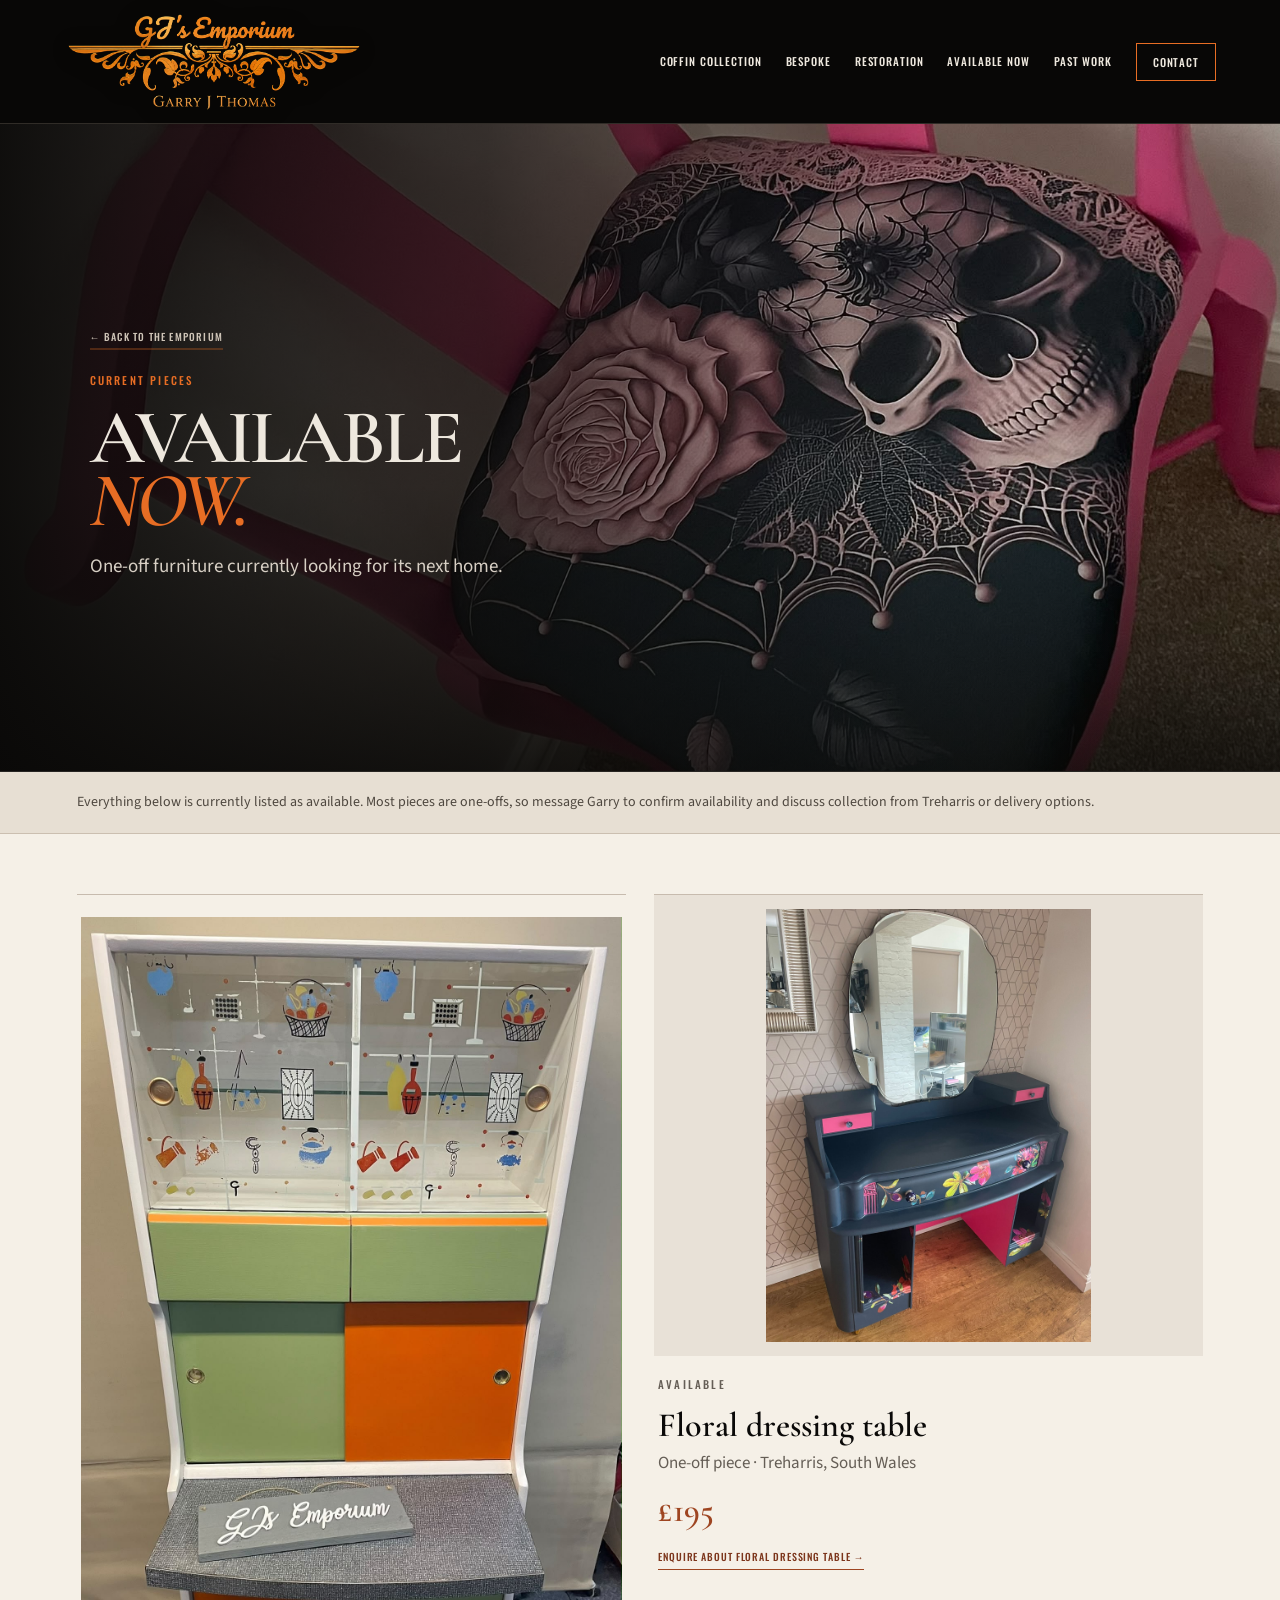
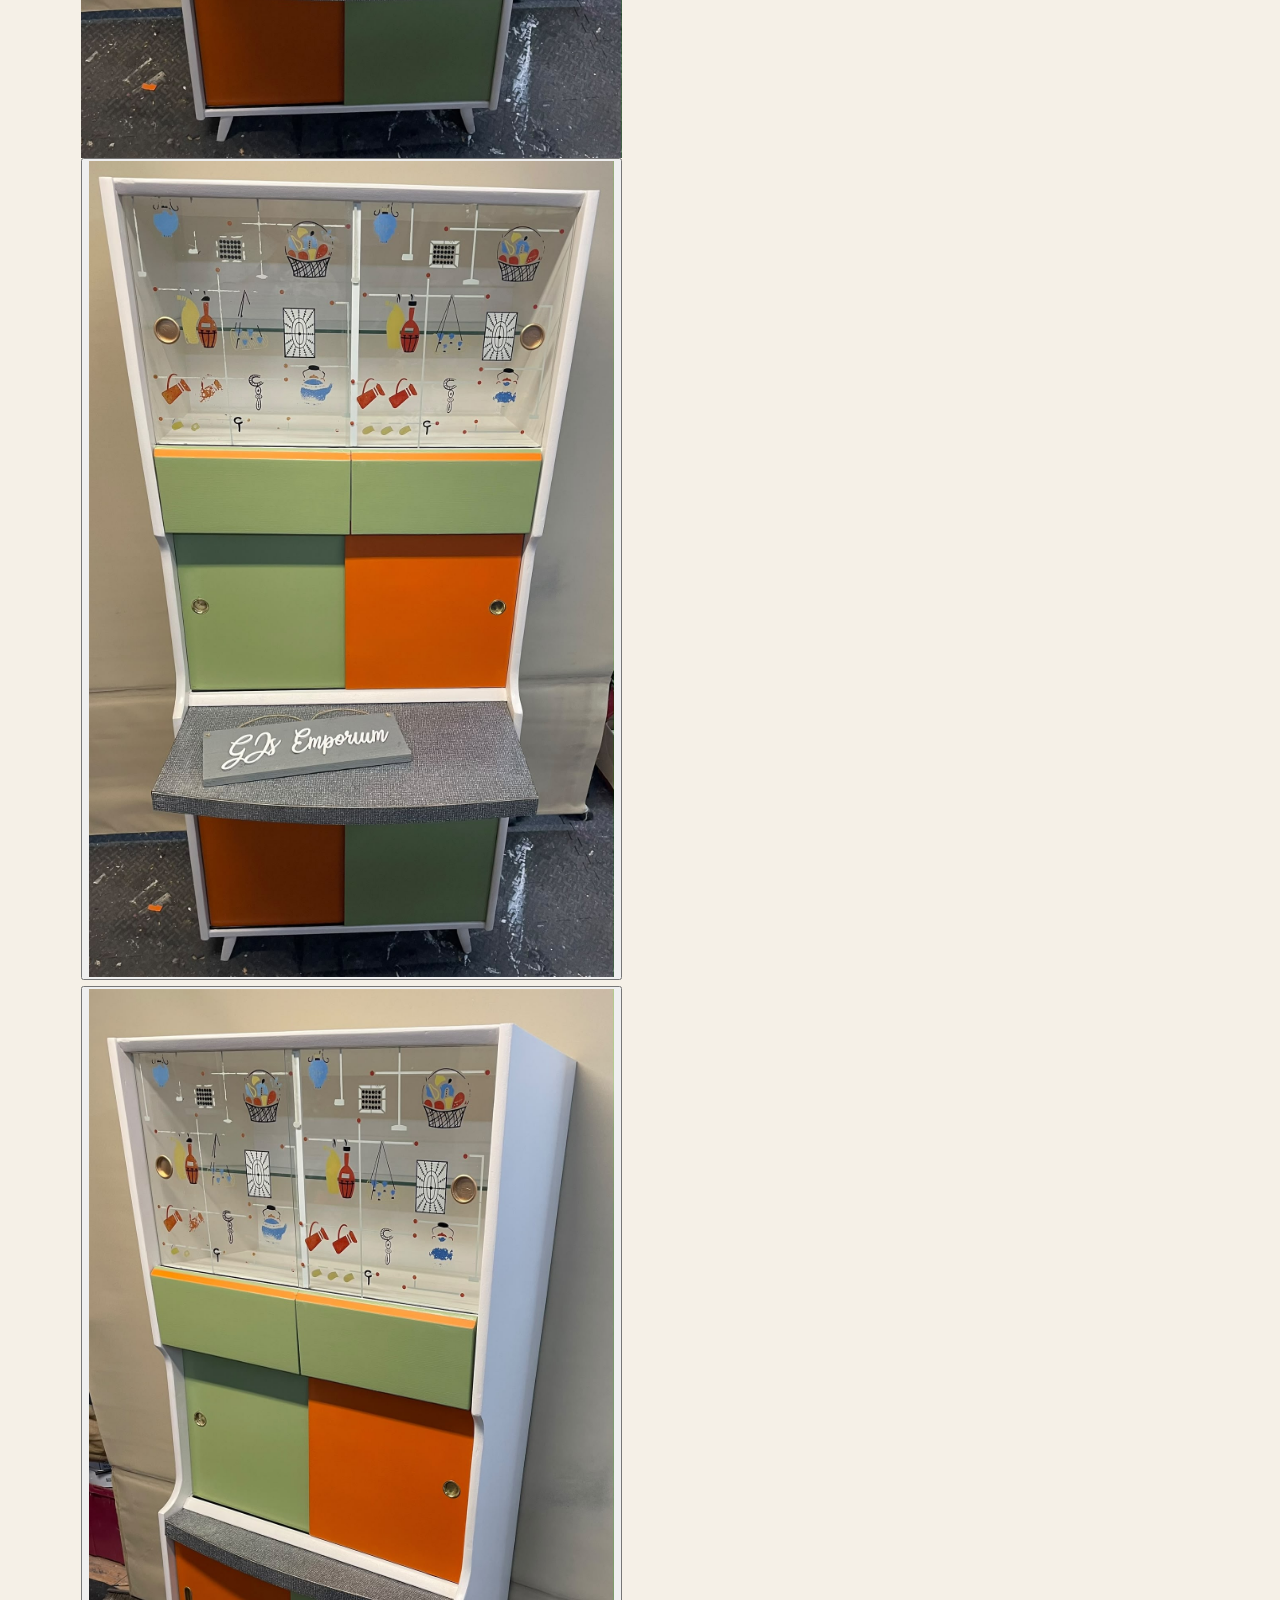
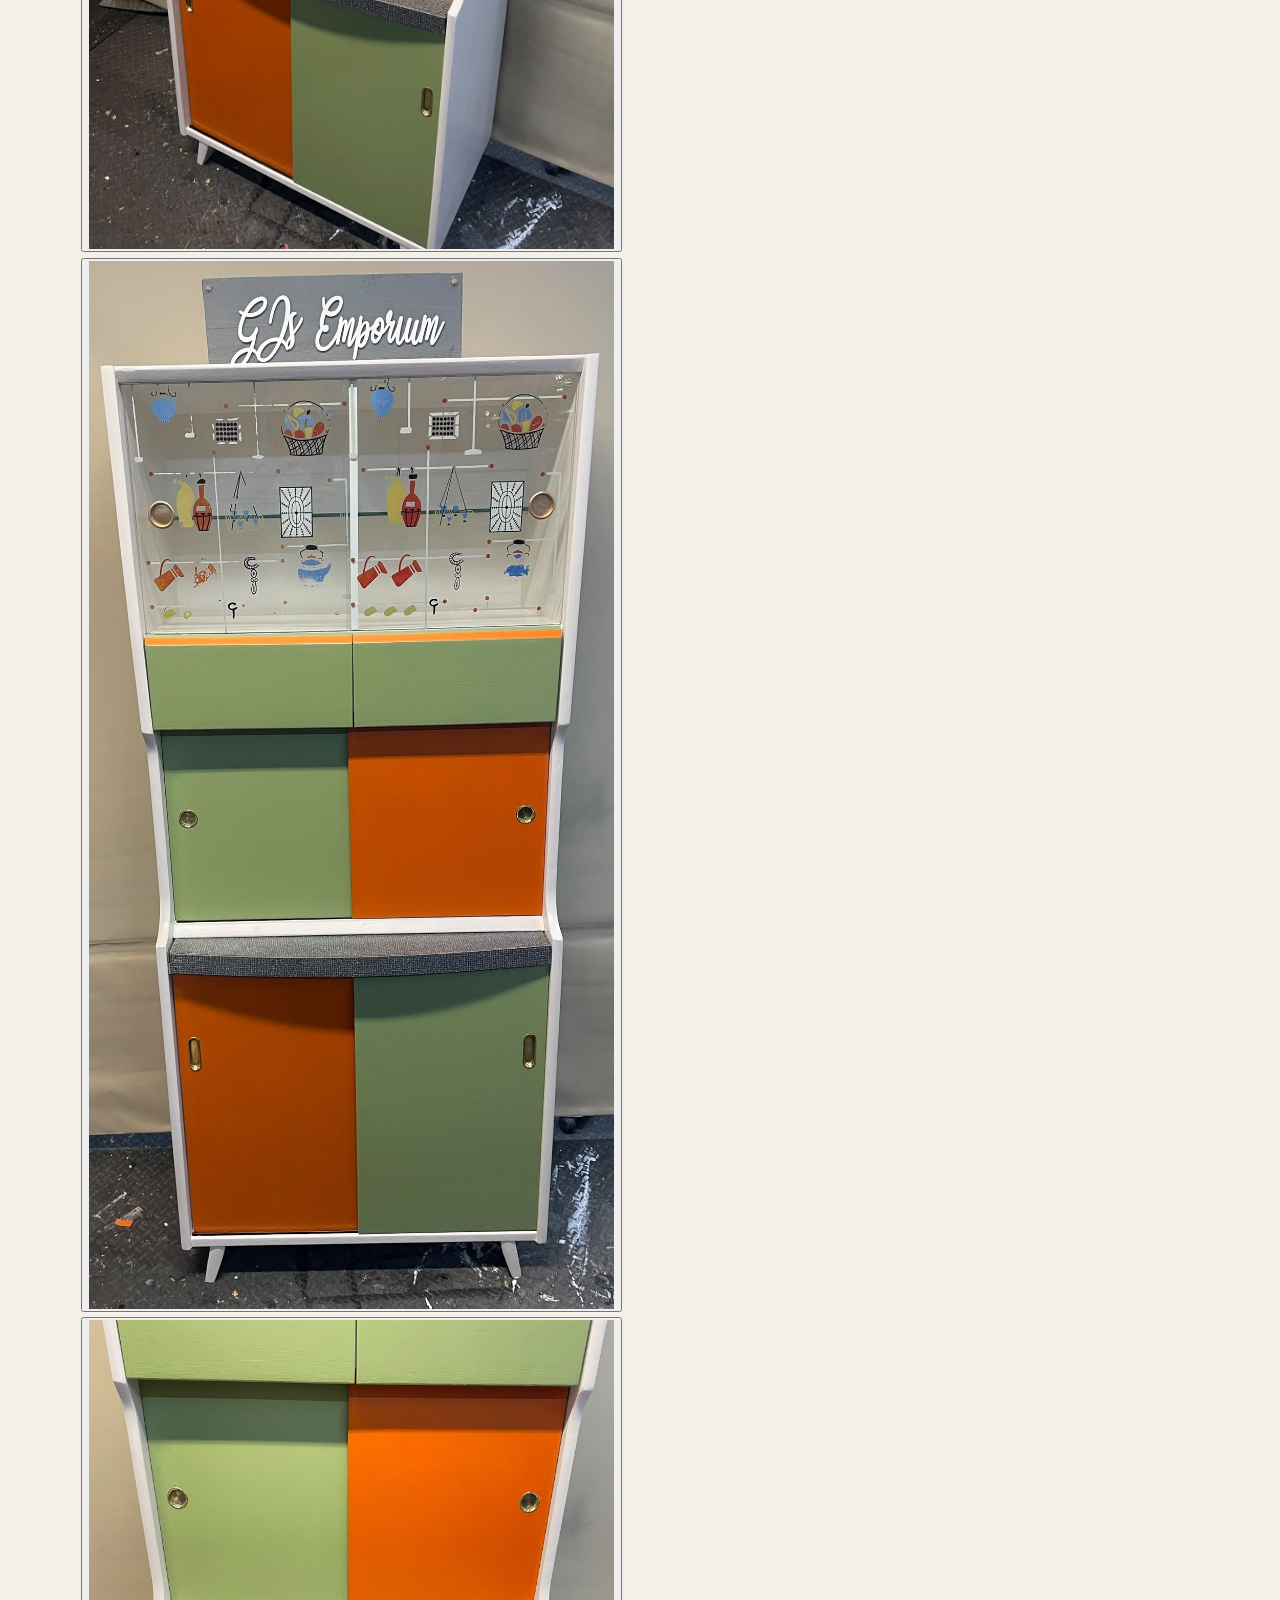
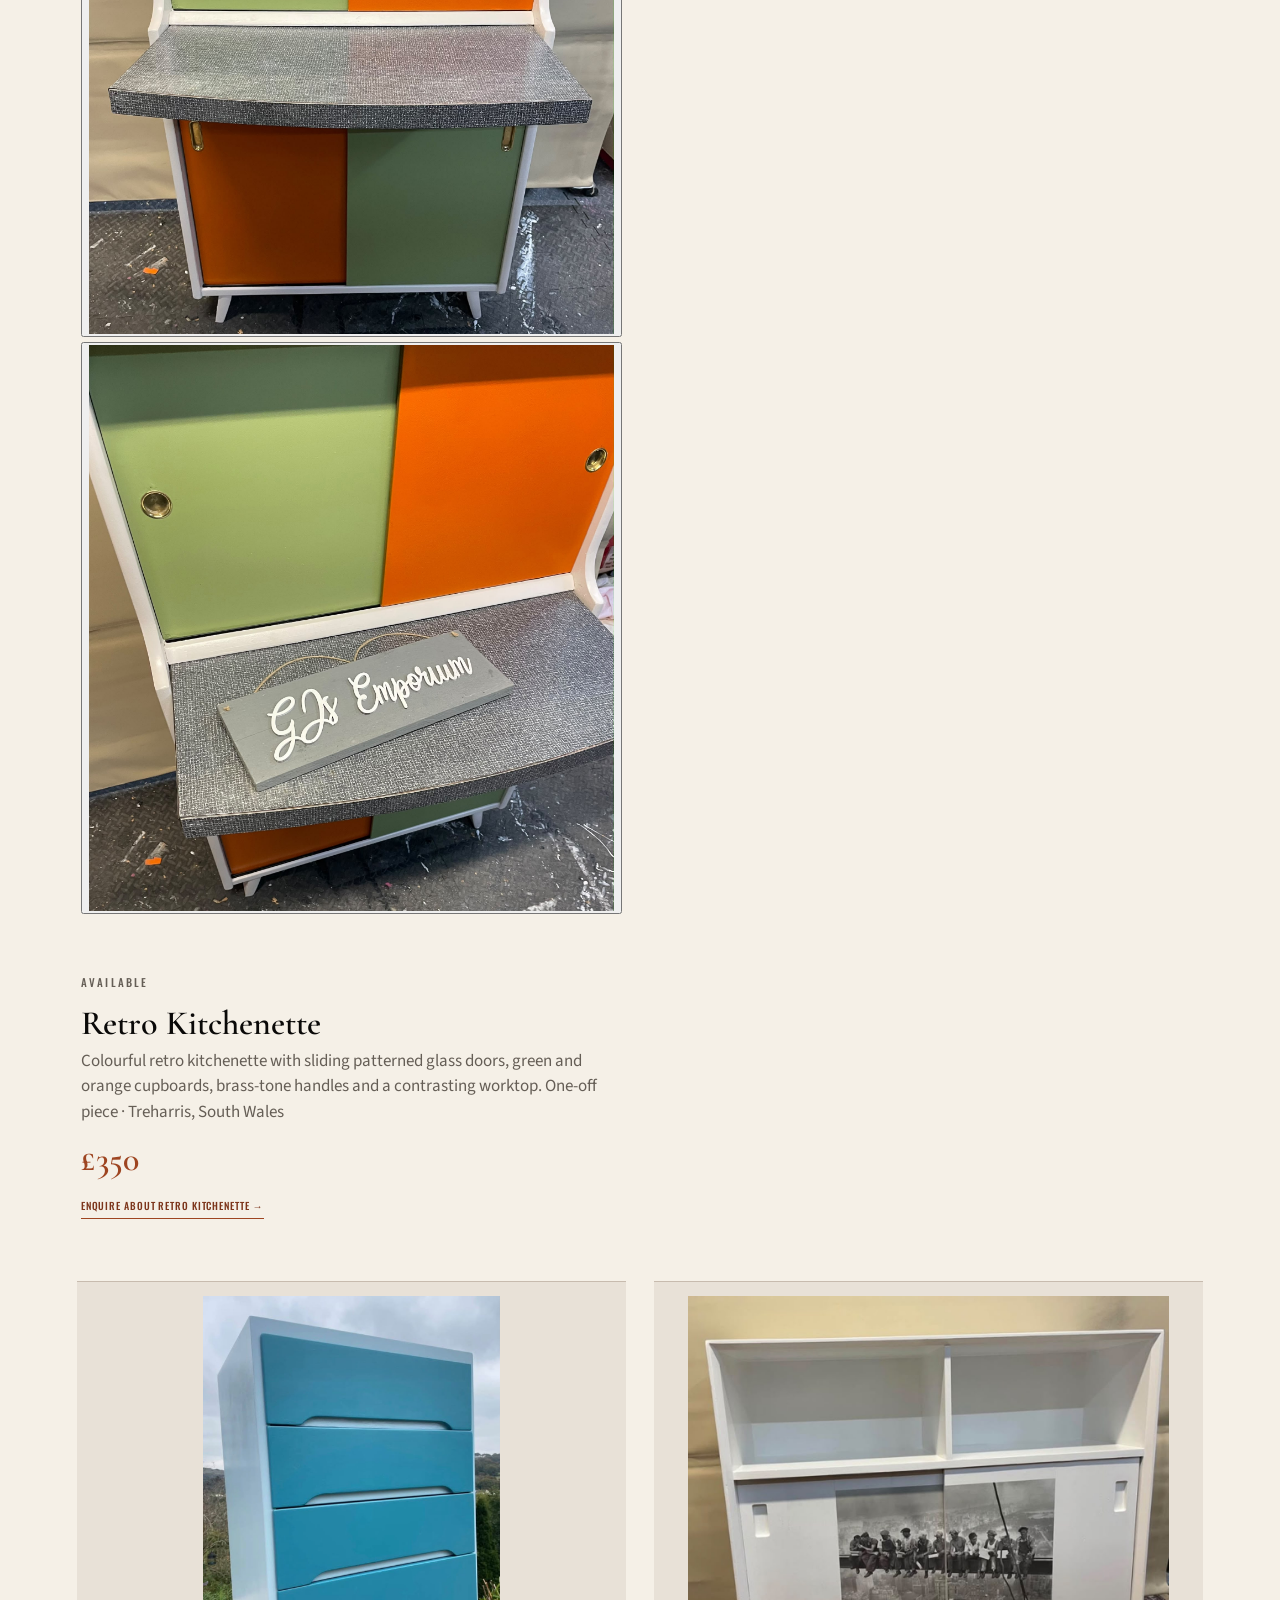
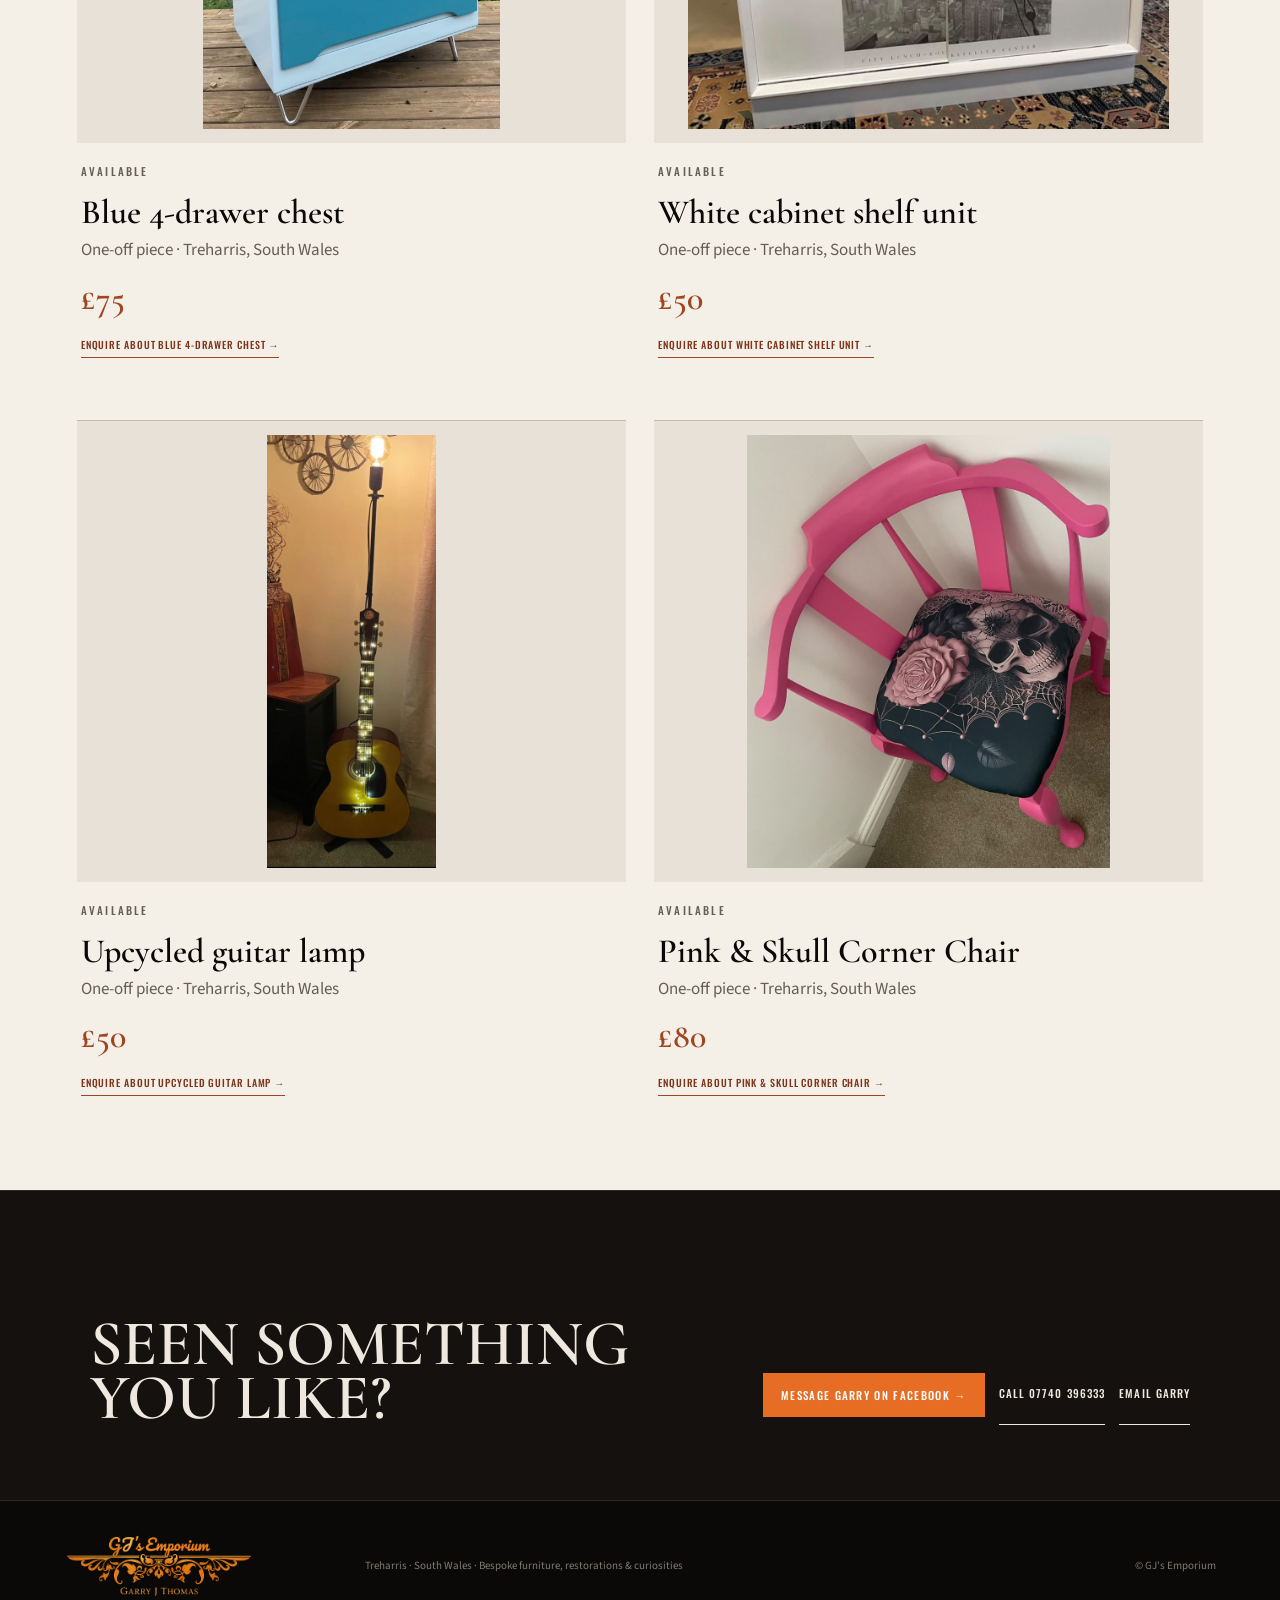
==== commit 33c319d1: "List £350 retro kitchenette with five-photo gallery" ====
--- a/available.html
+++ b/available.html
@@ -1 +1 @@
-<!doctype html><html lang="en-GB"><head><meta charset="utf-8"><meta name="viewport" content="width=device-width,initial-scale=1"><title>Furniture Available Now | GJ's Emporium</title><meta name="description" content="Shop current one-off restored, upcycled and unusual furniture available from GJ's Emporium in South Wales."><link rel="canonical" href="https://www.gjs-emporium.com/available.html"><meta property="og:type" content="website"><meta property="og:site_name" content="GJ's Emporium"><meta property="og:title" content="Furniture Available Now | GJ's Emporium"><meta property="og:description" content="Shop current one-off restored, upcycled and unusual furniture available from GJ's Emporium in South Wales."><meta property="og:url" content="https://www.gjs-emporium.com/available.html"><meta property="og:image" content="https://www.gjs-emporium.com/assets/pink-skull-corner-chair.jpg"><meta name="twitter:card" content="summary_large_image"><link rel="preconnect" href="https://fonts.googleapis.com"><link rel="preconnect" href="https://fonts.gstatic.com" crossorigin><link href="https://fonts.googleapis.com/css2?family=Cormorant+Garamond:ital,wght@0,500;0,600;0,700;1,600&family=Oswald:wght@400;500&family=Source+Sans+3:wght@400;500;600&display=swap" rel="stylesheet"><link rel="stylesheet" href="assets/site.css?v=54"><script async src="https://www.googletagmanager.com/gtag/js?id=G-F8ZV6GVXG2"></script><script>window.dataLayer=window.dataLayer||[];function gtag(){dataLayer.push(arguments)}gtag("js",new Date());gtag("config","G-F8ZV6GVXG2");</script></head><body class="subpage subpage-available"><header class="site-header"><a class="brand official-brand" href="/"><img src="assets/gjs-emporium-official-logo.png" alt="GJ's Emporium"></a><button class="menu-button" aria-expanded="false" aria-controls="site-nav">Menu</button><nav id="site-nav"><a href="curiosities.html">Coffin Collection</a><a href="bespoke.html">Bespoke</a><a href="modern-restored.html">Restoration</a><a href="available.html">Available Now</a><a href="past-work.html">Past work</a><a class="nav-cta" href="/#contact">Contact</a></nav></header><section class="subhero"><img src="assets/pink-skull-corner-chair.jpg" alt=""><div class="subhero-shade"></div><div class="subhero-copy"><a class="back-link" href="/">← Back to the Emporium</a><p class="kicker">Current pieces</p><h1>AVAILABLE<br><em>NOW.</em></h1><p>One-off furniture currently looking for its next home.</p></div></section><div class="stock-note">Everything below is currently listed as available. Most pieces are one-offs, so message Garry to confirm availability and discuss collection from Treharris or delivery options.</div><section class="stock-page"><article><img src="assets/available-vanity-original.jpeg" alt="Floral dressing table"><div><p class="kicker">Available</p><h2>Floral dressing table</h2><p>One-off piece · Treharris, South Wales</p><strong>£195</strong><a class="stock-enquiry" href="https://www.facebook.com/61556531277288" target="_blank" rel="noreferrer">Enquire about Floral dressing table →</a></div></article><article><img src="assets/available-drawers-original.jpeg" alt="Blue 4-drawer chest"><div><p class="kicker">Available</p><h2>Blue 4-drawer chest</h2><p>One-off piece · Treharris, South Wales</p><strong>£75</strong><a class="stock-enquiry" href="https://www.facebook.com/61556531277288" target="_blank" rel="noreferrer">Enquire about Blue 4-drawer chest →</a></div></article><article><img src="assets/available-cabinet-original.jpeg" alt="White cabinet shelf unit"><div><p class="kicker">Available</p><h2>White cabinet shelf unit</h2><p>One-off piece · Treharris, South Wales</p><strong>£50</strong><a class="stock-enquiry" href="https://www.facebook.com/61556531277288" target="_blank" rel="noreferrer">Enquire about White cabinet shelf unit →</a></div></article><article><img src="assets/available-guitar-original.jpeg" alt="Upcycled guitar lamp"><div><p class="kicker">Available</p><h2>Upcycled guitar lamp</h2><p>One-off piece · Treharris, South Wales</p><strong>£50</strong><a class="stock-enquiry" href="https://www.facebook.com/61556531277288" target="_blank" rel="noreferrer">Enquire about Upcycled guitar lamp →</a></div></article><article><img src="assets/pink-skull-corner-chair.jpg" alt="Pink & Skull Corner Chair"><div><p class="kicker">Available</p><h2>Pink & Skull Corner Chair</h2><p>One-off piece · Treharris, South Wales</p><strong>£80</strong><a class="stock-enquiry" href="https://www.facebook.com/61556531277288" target="_blank" rel="noreferrer">Enquire about Pink & Skull Corner Chair →</a></div></article></section><section class="page-cta"><h2>SEEN SOMETHING<br>YOU LIKE?</h2><div class="direct-enquiry"><a class="button solid" href="https://www.facebook.com/61556531277288" target="_blank" rel="noreferrer">Message Garry on Facebook →</a><a href="tel:+447740396333">Call 07740 396333</a><a href="mailto:garrythomas1966@hotmail.co.uk">Email Garry</a></div></section><footer><a class="official-footer-brand" href="/"><img src="assets/gjs-emporium-official-logo.png" alt="GJ's Emporium"></a><p>Treharris · South Wales · Bespoke furniture, restorations & curiosities</p><p>© GJ's Emporium</p></footer><script src="assets/site.js"></script></body></html>+<!doctype html><html lang="en-GB"><head><meta charset="utf-8"><meta name="viewport" content="width=device-width,initial-scale=1"><title>Furniture Available Now | GJ's Emporium</title><meta name="description" content="Shop current one-off restored, upcycled and unusual furniture available from GJ's Emporium in South Wales."><link rel="canonical" href="https://www.gjs-emporium.com/available.html"><meta property="og:type" content="website"><meta property="og:site_name" content="GJ's Emporium"><meta property="og:title" content="Furniture Available Now | GJ's Emporium"><meta property="og:description" content="Shop current one-off restored, upcycled and unusual furniture available from GJ's Emporium in South Wales."><meta property="og:url" content="https://www.gjs-emporium.com/available.html"><meta property="og:image" content="https://www.gjs-emporium.com/assets/pink-skull-corner-chair.jpg"><meta name="twitter:card" content="summary_large_image"><link rel="preconnect" href="https://fonts.googleapis.com"><link rel="preconnect" href="https://fonts.gstatic.com" crossorigin><link href="https://fonts.googleapis.com/css2?family=Cormorant+Garamond:ital,wght@0,500;0,600;0,700;1,600&family=Oswald:wght@400;500&family=Source+Sans+3:wght@400;500;600&display=swap" rel="stylesheet"><link rel="stylesheet" href="assets/site.css?v=59"><script async src="https://www.googletagmanager.com/gtag/js?id=G-F8ZV6GVXG2"></script><script>window.dataLayer=window.dataLayer||[];function gtag(){dataLayer.push(arguments)}gtag("js",new Date());gtag("config","G-F8ZV6GVXG2");</script></head><body class="subpage subpage-available"><header class="site-header"><a class="brand official-brand" href="/"><img src="assets/gjs-emporium-official-logo.png" alt="GJ's Emporium"></a><button class="menu-button" aria-expanded="false" aria-controls="site-nav">Menu</button><nav id="site-nav"><a href="curiosities.html">Coffin Collection</a><a href="bespoke.html">Bespoke</a><a href="modern-restored.html">Restoration</a><a href="available.html">Available Now</a><a href="past-work.html">Past work</a><a class="nav-cta" href="/#contact">Contact</a></nav></header><section class="subhero"><img src="assets/pink-skull-corner-chair.jpg" alt=""><div class="subhero-shade"></div><div class="subhero-copy"><a class="back-link" href="/">← Back to the Emporium</a><p class="kicker">Current pieces</p><h1>AVAILABLE<br><em>NOW.</em></h1><p>One-off furniture currently looking for its next home.</p></div></section><div class="stock-note">Everything below is currently listed as available. Most pieces are one-offs, so message Garry to confirm availability and discuss collection from Treharris or delivery options.</div><section class="stock-page"><article class="retro-kitchenette-listing"><div class="retro-kitchenette-gallery"><img id="retro-kitchenette-main" src="4792389c-561c-4ae4-9b70-d49e768c40ba.jpeg" alt="Retro kitchenette in green, orange and white, full front view"><div class="retro-kitchenette-thumbs"><button type="button" aria-label="View full front photograph" aria-pressed="true" data-photo="4792389c-561c-4ae4-9b70-d49e768c40ba.jpeg"><img src="4792389c-561c-4ae4-9b70-d49e768c40ba.jpeg" alt=""></button><button type="button" aria-label="View angled photograph" aria-pressed="false" data-photo="f73c9397-7f94-4360-be24-65b87a116723.jpeg"><img src="f73c9397-7f94-4360-be24-65b87a116723.jpeg" alt=""></button><button type="button" aria-label="View front without sign" aria-pressed="false" data-photo="c6088192-2135-46c1-a482-eb9684fc4fe3.jpeg"><img src="c6088192-2135-46c1-a482-eb9684fc4fe3.jpeg" alt=""></button><button type="button" aria-label="View worktop detail" aria-pressed="false" data-photo="8c8a94dd-d35f-4918-9185-6528c78f9e86.jpeg"><img src="8c8a94dd-d35f-4918-9185-6528c78f9e86.jpeg" alt=""></button><button type="button" aria-label="View GJ Emporium sign detail" aria-pressed="false" data-photo="98ea3591-dd6e-4f37-802d-a48712dbaa9c.jpeg"><img src="98ea3591-dd6e-4f37-802d-a48712dbaa9c.jpeg" alt=""></button></div></div><div><p class="kicker">Available</p><h2>Retro Kitchenette</h2><p>Colourful retro kitchenette with sliding patterned glass doors, green and orange cupboards, brass-tone handles and a contrasting worktop. One-off piece · Treharris, South Wales</p><strong>£350</strong><a class="stock-enquiry" href="https://www.facebook.com/61556531277288" target="_blank" rel="noreferrer">Enquire about Retro Kitchenette →</a></div></article><article><img src="assets/available-vanity-original.jpeg" alt="Floral dressing table"><div><p class="kicker">Available</p><h2>Floral dressing table</h2><p>One-off piece · Treharris, South Wales</p><strong>£195</strong><a class="stock-enquiry" href="https://www.facebook.com/61556531277288" target="_blank" rel="noreferrer">Enquire about Floral dressing table →</a></div></article><article><img src="assets/available-drawers-original.jpeg" alt="Blue 4-drawer chest"><div><p class="kicker">Available</p><h2>Blue 4-drawer chest</h2><p>One-off piece · Treharris, South Wales</p><strong>£75</strong><a class="stock-enquiry" href="https://www.facebook.com/61556531277288" target="_blank" rel="noreferrer">Enquire about Blue 4-drawer chest →</a></div></article><article><img src="assets/available-cabinet-original.jpeg" alt="White cabinet shelf unit"><div><p class="kicker">Available</p><h2>White cabinet shelf unit</h2><p>One-off piece · Treharris, South Wales</p><strong>£50</strong><a class="stock-enquiry" href="https://www.facebook.com/61556531277288" target="_blank" rel="noreferrer">Enquire about White cabinet shelf unit →</a></div></article><article><img src="assets/available-guitar-original.jpeg" alt="Upcycled guitar lamp"><div><p class="kicker">Available</p><h2>Upcycled guitar lamp</h2><p>One-off piece · Treharris, South Wales</p><strong>£50</strong><a class="stock-enquiry" href="https://www.facebook.com/61556531277288" target="_blank" rel="noreferrer">Enquire about Upcycled guitar lamp →</a></div></article><article><img src="assets/pink-skull-corner-chair.jpg" alt="Pink & Skull Corner Chair"><div><p class="kicker">Available</p><h2>Pink & Skull Corner Chair</h2><p>One-off piece · Treharris, South Wales</p><strong>£80</strong><a class="stock-enquiry" href="https://www.facebook.com/61556531277288" target="_blank" rel="noreferrer">Enquire about Pink & Skull Corner Chair →</a></div></article></section><section class="page-cta"><h2>SEEN SOMETHING<br>YOU LIKE?</h2><div class="direct-enquiry"><a class="button solid" href="https://www.facebook.com/61556531277288" target="_blank" rel="noreferrer">Message Garry on Facebook →</a><a href="tel:+447740396333">Call 07740 396333</a><a href="mailto:garrythomas1966@hotmail.co.uk">Email Garry</a></div></section><footer><a class="official-footer-brand" href="/"><img src="assets/gjs-emporium-official-logo.png" alt="GJ's Emporium"></a><p>Treharris · South Wales · Bespoke furniture, restorations & curiosities</p><p>© GJ's Emporium</p></footer><script src="assets/site.js"></script><script>document.querySelectorAll(".retro-kitchenette-thumbs button").forEach(button=>button.addEventListener("click",()=>{const main=document.getElementById("retro-kitchenette-main");main.src=button.dataset.photo;main.alt=button.getAttribute("aria-label");document.querySelectorAll(".retro-kitchenette-thumbs button").forEach(b=>b.setAttribute("aria-pressed",String(b===button)));}));</script></body></html>
--- a/assets/site.css
+++ b/assets/site.css
@@ -478,3 +478,36 @@
 @media(max-width:760px){
  .subpage-available .stock-page article>img{height:clamp(260px,85vw,410px);padding:10px}
 }
+
+/* Upcoming Projects: branded atmospheric hero without aggressive image crop */
+.subpage-upcoming .subhero{background:#100c0b}
+.subpage-upcoming .subhero>img{object-fit:contain;object-position:center;background:#100c0b;transform:none}
+.subpage-upcoming .subhero-shade{background:linear-gradient(90deg,rgba(9,8,7,.96),rgba(9,8,7,.65) 43%,rgba(9,8,7,.16) 100%)}
+@media(max-width:760px){
+ .subpage-upcoming .subhero{grid-template-rows:minmax(240px,65vw) auto}
+ .subpage-upcoming .subhero>img{min-height:240px;width:100%;height:100%;object-fit:contain}
+ .subpage-upcoming .subhero-shade{background:linear-gradient(0deg,#090807 0%,rgba(9,8,7,.7) 35%,rgba(9,8,7,.04) 85%)}
+}
+
+/* Upcoming project detail: match site editorial typography, not image-caption styling */
+.subpage-upcoming .portfolio-grid{grid-template-columns:minmax(0,1fr);max-width:960px;margin:0 auto;gap:0;padding:clamp(16px,3vw,30px)}
+.subpage-upcoming .portfolio-grid figure{grid-column:1/-1!important;height:auto!important;min-height:0!important;display:block;background:#15110e}
+.subpage-upcoming .portfolio-grid figure>img{display:block;width:100%;height:auto;max-height:660px;object-fit:contain;background:#181410}
+.subpage-upcoming .portfolio-grid figcaption{position:static!important;background:#15110e!important;padding:clamp(22px,4vw,40px)!important;text-transform:none!important;letter-spacing:normal!important;font-family:"Source Sans 3",sans-serif!important;font-size:16px!important;line-height:1.6!important;color:#d9d0c5}
+.subpage-upcoming .portfolio-grid figcaption h2{font:600 clamp(30px,4vw,44px)/1.1 "Cormorant Garamond",serif;letter-spacing:-.02em;text-transform:none;margin:0 0 12px;color:#f2e9de}
+.subpage-upcoming .portfolio-grid figcaption span{display:block;font:500 11px/1.5 Oswald,sans-serif!important;letter-spacing:.12em!important;text-transform:uppercase!important;color:#c08a63!important;margin:0 0 15px}
+.subpage-upcoming .portfolio-grid figcaption p{font:400 clamp(15px,2vw,18px)/1.65 "Source Sans 3",sans-serif!important;text-transform:none!important;letter-spacing:normal!important;margin:0;max-width:720px;color:#d9d0c5}
+
+/* Keep each product name and its price together below the photo */
+.home-stock-grid .home-product span{display:flex;align-items:baseline;justify-content:flex-start;flex-wrap:wrap;gap:4px 12px;padding:12px 3px 3px;font-size:15px;line-height:1.35}
+.home-stock-grid .home-product strong{display:inline-block;white-space:nowrap;font-weight:700;color:#8f4324;margin:0}
+@media(max-width:760px){.home-stock-grid .home-product span{display:flex;gap:3px 8px;font-size:13px;padding:9px 2px 2px}.home-stock-grid .home-product strong{display:inline-block;margin:0}}
+
+/* Meet Garry: fill portrait panel with a softly blurred workshop backdrop */
+@media(min-width:761px){
+ .home-maker{grid-template-columns:minmax(0,44%) minmax(0,56%);min-height:390px}
+ .home-maker-photo{min-height:390px;padding:20px;box-sizing:border-box;background:#29201c}
+ .home-maker-photo::before{inset:-10px;filter:blur(12px) brightness(.78);background:linear-gradient(90deg,rgba(20,15,13,.18),rgba(20,15,13,.24)),url("../IMG_5219.jpeg") center center / cover no-repeat}
+ .home-maker .home-maker-photo>img{height:350px;max-height:calc(100% - 24px);max-width:85%;width:auto;object-fit:contain;box-shadow:0 12px 35px rgba(0,0,0,.4);border:1px solid rgba(255,255,255,.13)}
+ .home-maker .home-maker-copy{padding:32px clamp(26px,4vw,62px)}
+}
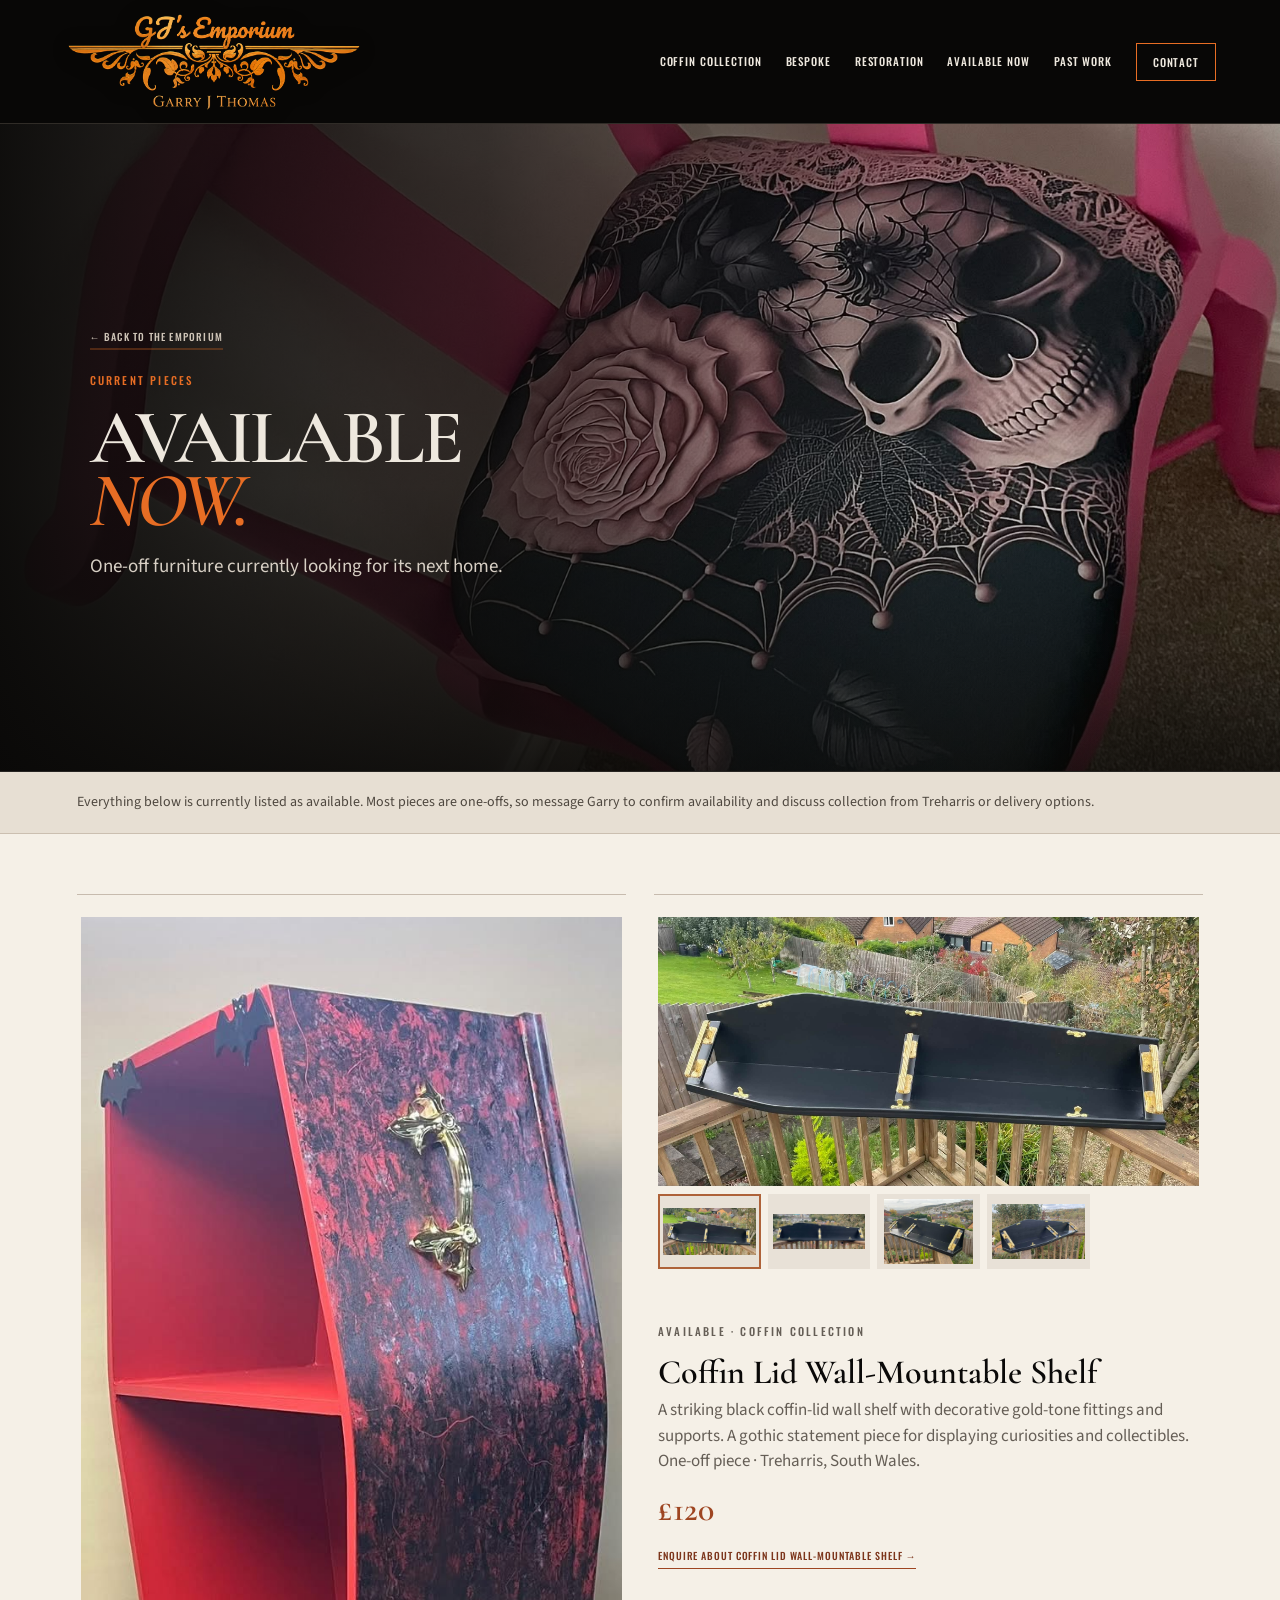
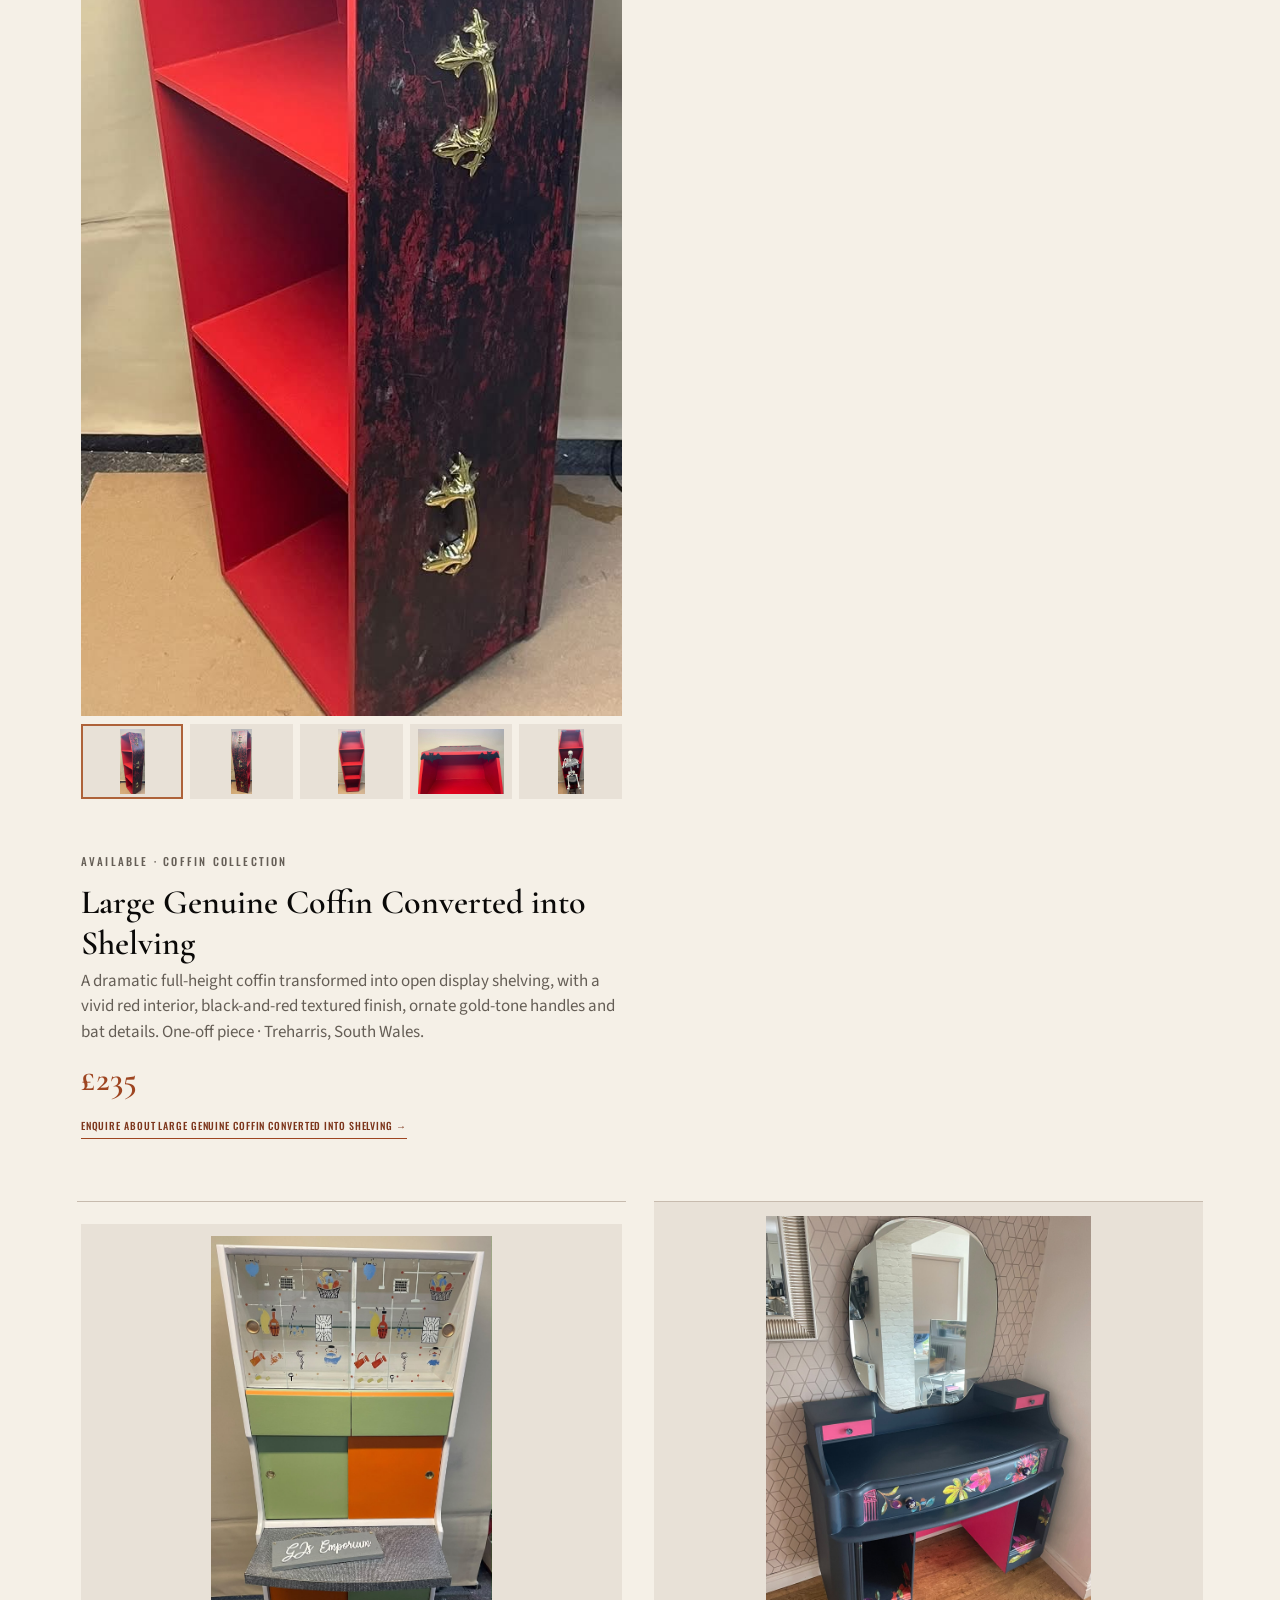
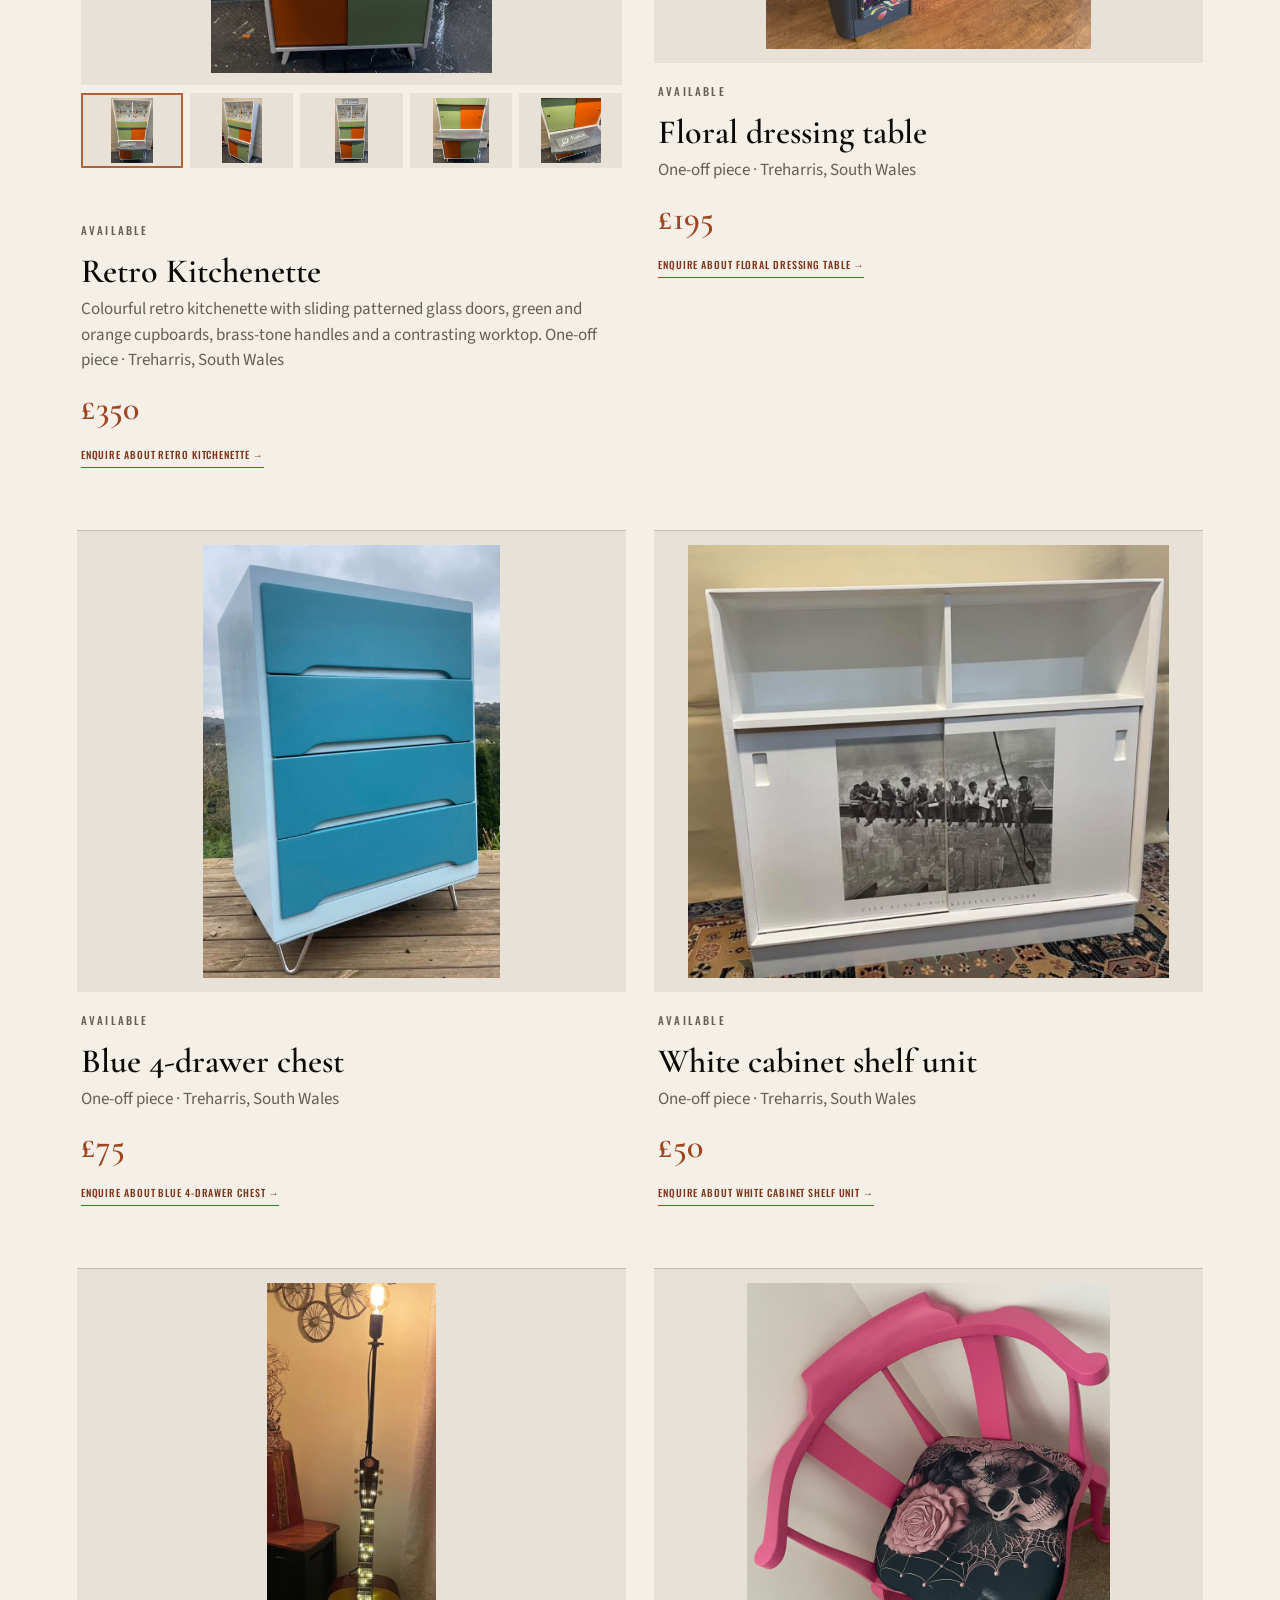
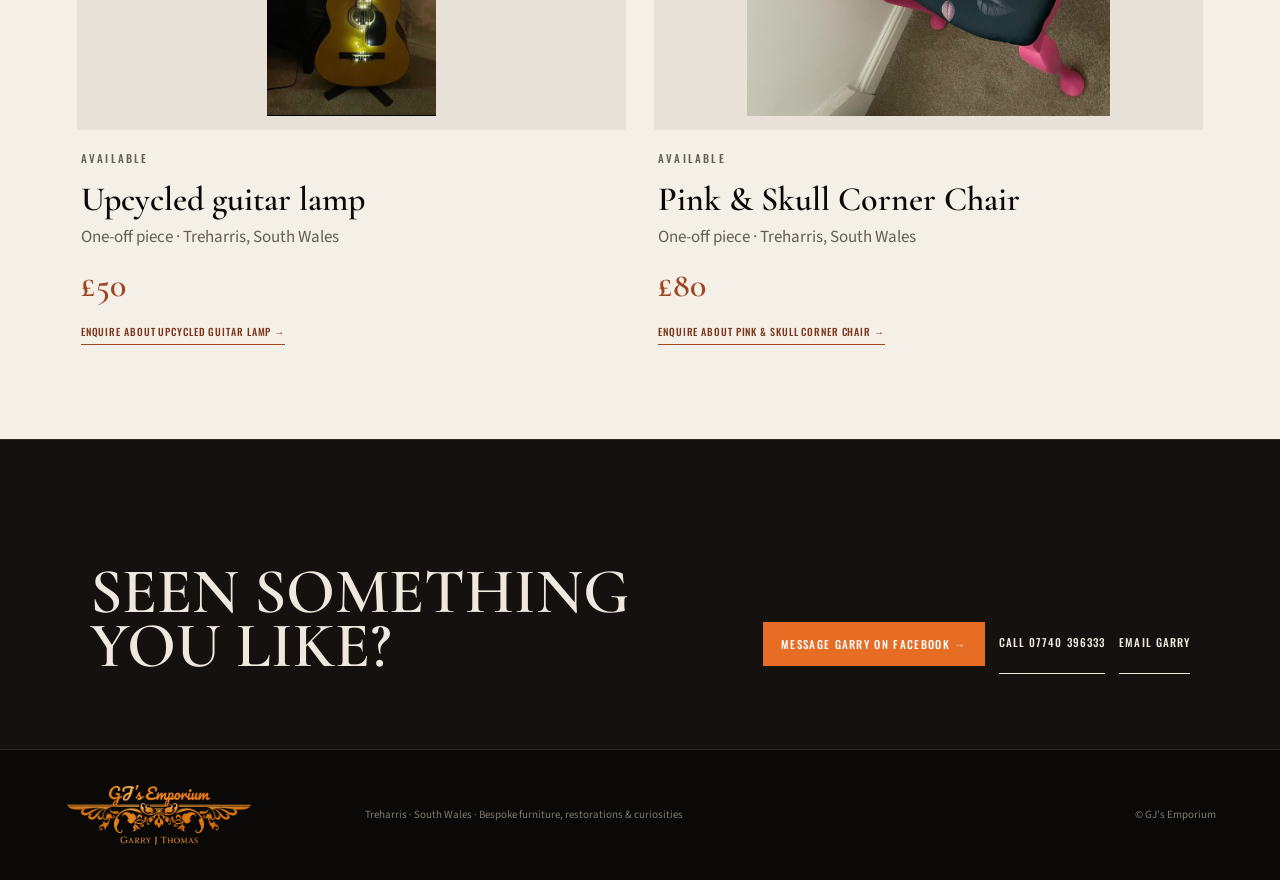
==== commit 9af6bae3: "Add two available coffin furniture listings with photo galleries and confirmed prices" ====
--- a/available.html
+++ b/available.html
@@ -1 +1 @@
-<!doctype html><html lang="en-GB"><head><meta charset="utf-8"><meta name="viewport" content="width=device-width,initial-scale=1"><title>Furniture Available Now | GJ's Emporium</title><meta name="description" content="Shop current one-off restored, upcycled and unusual furniture available from GJ's Emporium in South Wales."><link rel="canonical" href="https://www.gjs-emporium.com/available.html"><meta property="og:type" content="website"><meta property="og:site_name" content="GJ's Emporium"><meta property="og:title" content="Furniture Available Now | GJ's Emporium"><meta property="og:description" content="Shop current one-off restored, upcycled and unusual furniture available from GJ's Emporium in South Wales."><meta property="og:url" content="https://www.gjs-emporium.com/available.html"><meta property="og:image" content="https://www.gjs-emporium.com/assets/pink-skull-corner-chair.jpg"><meta name="twitter:card" content="summary_large_image"><link rel="preconnect" href="https://fonts.googleapis.com"><link rel="preconnect" href="https://fonts.gstatic.com" crossorigin><link href="https://fonts.googleapis.com/css2?family=Cormorant+Garamond:ital,wght@0,500;0,600;0,700;1,600&family=Oswald:wght@400;500&family=Source+Sans+3:wght@400;500;600&display=swap" rel="stylesheet"><link rel="stylesheet" href="assets/site.css?v=59"><script async src="https://www.googletagmanager.com/gtag/js?id=G-F8ZV6GVXG2"></script><script>window.dataLayer=window.dataLayer||[];function gtag(){dataLayer.push(arguments)}gtag("js",new Date());gtag("config","G-F8ZV6GVXG2");</script></head><body class="subpage subpage-available"><header class="site-header"><a class="brand official-brand" href="/"><img src="assets/gjs-emporium-official-logo.png" alt="GJ's Emporium"></a><button class="menu-button" aria-expanded="false" aria-controls="site-nav">Menu</button><nav id="site-nav"><a href="curiosities.html">Coffin Collection</a><a href="bespoke.html">Bespoke</a><a href="modern-restored.html">Restoration</a><a href="available.html">Available Now</a><a href="past-work.html">Past work</a><a class="nav-cta" href="/#contact">Contact</a></nav></header><section class="subhero"><img src="assets/pink-skull-corner-chair.jpg" alt=""><div class="subhero-shade"></div><div class="subhero-copy"><a class="back-link" href="/">← Back to the Emporium</a><p class="kicker">Current pieces</p><h1>AVAILABLE<br><em>NOW.</em></h1><p>One-off furniture currently looking for its next home.</p></div></section><div class="stock-note">Everything below is currently listed as available. Most pieces are one-offs, so message Garry to confirm availability and discuss collection from Treharris or delivery options.</div><section class="stock-page"><article class="retro-kitchenette-listing"><div class="retro-kitchenette-gallery"><img id="retro-kitchenette-main" src="4792389c-561c-4ae4-9b70-d49e768c40ba.jpeg" alt="Retro kitchenette in green, orange and white, full front view"><div class="retro-kitchenette-thumbs"><button type="button" aria-label="View full front photograph" aria-pressed="true" data-photo="4792389c-561c-4ae4-9b70-d49e768c40ba.jpeg"><img src="4792389c-561c-4ae4-9b70-d49e768c40ba.jpeg" alt=""></button><button type="button" aria-label="View angled photograph" aria-pressed="false" data-photo="f73c9397-7f94-4360-be24-65b87a116723.jpeg"><img src="f73c9397-7f94-4360-be24-65b87a116723.jpeg" alt=""></button><button type="button" aria-label="View front without sign" aria-pressed="false" data-photo="c6088192-2135-46c1-a482-eb9684fc4fe3.jpeg"><img src="c6088192-2135-46c1-a482-eb9684fc4fe3.jpeg" alt=""></button><button type="button" aria-label="View worktop detail" aria-pressed="false" data-photo="8c8a94dd-d35f-4918-9185-6528c78f9e86.jpeg"><img src="8c8a94dd-d35f-4918-9185-6528c78f9e86.jpeg" alt=""></button><button type="button" aria-label="View GJ Emporium sign detail" aria-pressed="false" data-photo="98ea3591-dd6e-4f37-802d-a48712dbaa9c.jpeg"><img src="98ea3591-dd6e-4f37-802d-a48712dbaa9c.jpeg" alt=""></button></div></div><div><p class="kicker">Available</p><h2>Retro Kitchenette</h2><p>Colourful retro kitchenette with sliding patterned glass doors, green and orange cupboards, brass-tone handles and a contrasting worktop. One-off piece · Treharris, South Wales</p><strong>£350</strong><a class="stock-enquiry" href="https://www.facebook.com/61556531277288" target="_blank" rel="noreferrer">Enquire about Retro Kitchenette →</a></div></article><article><img src="assets/available-vanity-original.jpeg" alt="Floral dressing table"><div><p class="kicker">Available</p><h2>Floral dressing table</h2><p>One-off piece · Treharris, South Wales</p><strong>£195</strong><a class="stock-enquiry" href="https://www.facebook.com/61556531277288" target="_blank" rel="noreferrer">Enquire about Floral dressing table →</a></div></article><article><img src="assets/available-drawers-original.jpeg" alt="Blue 4-drawer chest"><div><p class="kicker">Available</p><h2>Blue 4-drawer chest</h2><p>One-off piece · Treharris, South Wales</p><strong>£75</strong><a class="stock-enquiry" href="https://www.facebook.com/61556531277288" target="_blank" rel="noreferrer">Enquire about Blue 4-drawer chest →</a></div></article><article><img src="assets/available-cabinet-original.jpeg" alt="White cabinet shelf unit"><div><p class="kicker">Available</p><h2>White cabinet shelf unit</h2><p>One-off piece · Treharris, South Wales</p><strong>£50</strong><a class="stock-enquiry" href="https://www.facebook.com/61556531277288" target="_blank" rel="noreferrer">Enquire about White cabinet shelf unit →</a></div></article><article><img src="assets/available-guitar-original.jpeg" alt="Upcycled guitar lamp"><div><p class="kicker">Available</p><h2>Upcycled guitar lamp</h2><p>One-off piece · Treharris, South Wales</p><strong>£50</strong><a class="stock-enquiry" href="https://www.facebook.com/61556531277288" target="_blank" rel="noreferrer">Enquire about Upcycled guitar lamp →</a></div></article><article><img src="assets/pink-skull-corner-chair.jpg" alt="Pink & Skull Corner Chair"><div><p class="kicker">Available</p><h2>Pink & Skull Corner Chair</h2><p>One-off piece · Treharris, South Wales</p><strong>£80</strong><a class="stock-enquiry" href="https://www.facebook.com/61556531277288" target="_blank" rel="noreferrer">Enquire about Pink & Skull Corner Chair →</a></div></article></section><section class="page-cta"><h2>SEEN SOMETHING<br>YOU LIKE?</h2><div class="direct-enquiry"><a class="button solid" href="https://www.facebook.com/61556531277288" target="_blank" rel="noreferrer">Message Garry on Facebook →</a><a href="tel:+447740396333">Call 07740 396333</a><a href="mailto:garrythomas1966@hotmail.co.uk">Email Garry</a></div></section><footer><a class="official-footer-brand" href="/"><img src="assets/gjs-emporium-official-logo.png" alt="GJ's Emporium"></a><p>Treharris · South Wales · Bespoke furniture, restorations & curiosities</p><p>© GJ's Emporium</p></footer><script src="assets/site.js"></script><script>document.querySelectorAll(".retro-kitchenette-thumbs button").forEach(button=>button.addEventListener("click",()=>{const main=document.getElementById("retro-kitchenette-main");main.src=button.dataset.photo;main.alt=button.getAttribute("aria-label");document.querySelectorAll(".retro-kitchenette-thumbs button").forEach(b=>b.setAttribute("aria-pressed",String(b===button)));}));</script></body></html>+<!doctype html><html lang="en-GB"><head><meta charset="utf-8"><meta name="viewport" content="width=device-width,initial-scale=1"><title>Furniture Available Now | GJ's Emporium</title><meta name="description" content="Shop current one-off restored, upcycled and unusual furniture available from GJ's Emporium in South Wales."><link rel="canonical" href="https://www.gjs-emporium.com/available.html"><meta property="og:type" content="website"><meta property="og:site_name" content="GJ's Emporium"><meta property="og:title" content="Furniture Available Now | GJ's Emporium"><meta property="og:description" content="Shop current one-off restored, upcycled and unusual furniture available from GJ's Emporium in South Wales."><meta property="og:url" content="https://www.gjs-emporium.com/available.html"><meta property="og:image" content="https://www.gjs-emporium.com/assets/pink-skull-corner-chair.jpg"><meta name="twitter:card" content="summary_large_image"><link rel="preconnect" href="https://fonts.googleapis.com"><link rel="preconnect" href="https://fonts.gstatic.com" crossorigin><link href="https://fonts.googleapis.com/css2?family=Cormorant+Garamond:ital,wght@0,500;0,600;0,700;1,600&family=Oswald:wght@400;500&family=Source+Sans+3:wght@400;500;600&display=swap" rel="stylesheet"><link rel="stylesheet" href="assets/site.css?v=59"><script async src="https://www.googletagmanager.com/gtag/js?id=G-F8ZV6GVXG2"></script><script>window.dataLayer=window.dataLayer||[];function gtag(){dataLayer.push(arguments)}gtag("js",new Date());gtag("config","G-F8ZV6GVXG2");</script></head><body class="subpage subpage-available"><header class="site-header"><a class="brand official-brand" href="/"><img src="assets/gjs-emporium-official-logo.png" alt="GJ's Emporium"></a><button class="menu-button" aria-expanded="false" aria-controls="site-nav">Menu</button><nav id="site-nav"><a href="curiosities.html">Coffin Collection</a><a href="bespoke.html">Bespoke</a><a href="modern-restored.html">Restoration</a><a href="available.html">Available Now</a><a href="past-work.html">Past work</a><a class="nav-cta" href="/#contact">Contact</a></nav></header><section class="subhero"><img src="assets/pink-skull-corner-chair.jpg" alt=""><div class="subhero-shade"></div><div class="subhero-copy"><a class="back-link" href="/">← Back to the Emporium</a><p class="kicker">Current pieces</p><h1>AVAILABLE<br><em>NOW.</em></h1><p>One-off furniture currently looking for its next home.</p></div></section><div class="stock-note">Everything below is currently listed as available. Most pieces are one-offs, so message Garry to confirm availability and discuss collection from Treharris or delivery options.</div><section class="stock-page"><article class="retro-kitchenette-listing"><div class="retro-kitchenette-gallery"><img id="new-stock-0" src="IMG_5593.jpeg" alt="Large Genuine Coffin Converted into Shelving"><div class="retro-kitchenette-thumbs"><button type="button" aria-label="View Large Genuine Coffin Converted into Shelving photograph 1" aria-pressed="true" data-photo="IMG_5593.jpeg" data-target="new-stock-0"><img src="IMG_5593.jpeg" alt=""></button><button type="button" aria-label="View Large Genuine Coffin Converted into Shelving photograph 2" aria-pressed="false" data-photo="IMG_5595.jpeg" data-target="new-stock-0"><img src="IMG_5595.jpeg" alt=""></button><button type="button" aria-label="View Large Genuine Coffin Converted into Shelving photograph 3" aria-pressed="false" data-photo="IMG_5596.jpeg" data-target="new-stock-0"><img src="IMG_5596.jpeg" alt=""></button><button type="button" aria-label="View Large Genuine Coffin Converted into Shelving photograph 4" aria-pressed="false" data-photo="IMG_5598.jpeg" data-target="new-stock-0"><img src="IMG_5598.jpeg" alt=""></button><button type="button" aria-label="View Large Genuine Coffin Converted into Shelving photograph 5" aria-pressed="false" data-photo="IMG_5602.jpeg" data-target="new-stock-0"><img src="IMG_5602.jpeg" alt=""></button></div></div><div><p class="kicker">Available · Coffin Collection</p><h2>Large Genuine Coffin Converted into Shelving</h2><p>A dramatic full-height coffin transformed into open display shelving, with a vivid red interior, black-and-red textured finish, ornate gold-tone handles and bat details. One-off piece · Treharris, South Wales.</p><strong>£235</strong><a class="stock-enquiry" href="https://www.facebook.com/61556531277288" target="_blank" rel="noreferrer">Enquire about Large Genuine Coffin Converted into Shelving →</a></div></article><article class="retro-kitchenette-listing"><div class="retro-kitchenette-gallery"><img id="new-stock-1" src="IMG_5601.jpeg" alt="Coffin Lid Wall-Mountable Shelf"><div class="retro-kitchenette-thumbs"><button type="button" aria-label="View Coffin Lid Wall-Mountable Shelf photograph 1" aria-pressed="true" data-photo="IMG_5601.jpeg" data-target="new-stock-1"><img src="IMG_5601.jpeg" alt=""></button><button type="button" aria-label="View Coffin Lid Wall-Mountable Shelf photograph 2" aria-pressed="false" data-photo="IMG_5599.jpeg" data-target="new-stock-1"><img src="IMG_5599.jpeg" alt=""></button><button type="button" aria-label="View Coffin Lid Wall-Mountable Shelf photograph 3" aria-pressed="false" data-photo="IMG_5597.jpeg" data-target="new-stock-1"><img src="IMG_5597.jpeg" alt=""></button><button type="button" aria-label="View Coffin Lid Wall-Mountable Shelf photograph 4" aria-pressed="false" data-photo="IMG_5594.jpeg" data-target="new-stock-1"><img src="IMG_5594.jpeg" alt=""></button></div></div><div><p class="kicker">Available · Coffin Collection</p><h2>Coffin Lid Wall-Mountable Shelf</h2><p>A striking black coffin-lid wall shelf with decorative gold-tone fittings and supports. A gothic statement piece for displaying curiosities and collectibles. One-off piece · Treharris, South Wales.</p><strong>£120</strong><a class="stock-enquiry" href="https://www.facebook.com/61556531277288" target="_blank" rel="noreferrer">Enquire about Coffin Lid Wall-Mountable Shelf →</a></div></article><article class="retro-kitchenette-listing"><div class="retro-kitchenette-gallery"><img id="retro-kitchenette-main" src="4792389c-561c-4ae4-9b70-d49e768c40ba.jpeg" alt="Retro kitchenette in green, orange and white, full front view"><div class="retro-kitchenette-thumbs"><button type="button" aria-label="View full front photograph" aria-pressed="true" data-photo="4792389c-561c-4ae4-9b70-d49e768c40ba.jpeg"><img src="4792389c-561c-4ae4-9b70-d49e768c40ba.jpeg" alt=""></button><button type="button" aria-label="View angled photograph" aria-pressed="false" data-photo="f73c9397-7f94-4360-be24-65b87a116723.jpeg"><img src="f73c9397-7f94-4360-be24-65b87a116723.jpeg" alt=""></button><button type="button" aria-label="View front without sign" aria-pressed="false" data-photo="c6088192-2135-46c1-a482-eb9684fc4fe3.jpeg"><img src="c6088192-2135-46c1-a482-eb9684fc4fe3.jpeg" alt=""></button><button type="button" aria-label="View worktop detail" aria-pressed="false" data-photo="8c8a94dd-d35f-4918-9185-6528c78f9e86.jpeg"><img src="8c8a94dd-d35f-4918-9185-6528c78f9e86.jpeg" alt=""></button><button type="button" aria-label="View GJ Emporium sign detail" aria-pressed="false" data-photo="98ea3591-dd6e-4f37-802d-a48712dbaa9c.jpeg"><img src="98ea3591-dd6e-4f37-802d-a48712dbaa9c.jpeg" alt=""></button></div></div><div><p class="kicker">Available</p><h2>Retro Kitchenette</h2><p>Colourful retro kitchenette with sliding patterned glass doors, green and orange cupboards, brass-tone handles and a contrasting worktop. One-off piece · Treharris, South Wales</p><strong>£350</strong><a class="stock-enquiry" href="https://www.facebook.com/61556531277288" target="_blank" rel="noreferrer">Enquire about Retro Kitchenette →</a></div></article><article><img src="assets/available-vanity-original.jpeg" alt="Floral dressing table"><div><p class="kicker">Available</p><h2>Floral dressing table</h2><p>One-off piece · Treharris, South Wales</p><strong>£195</strong><a class="stock-enquiry" href="https://www.facebook.com/61556531277288" target="_blank" rel="noreferrer">Enquire about Floral dressing table →</a></div></article><article><img src="assets/available-drawers-original.jpeg" alt="Blue 4-drawer chest"><div><p class="kicker">Available</p><h2>Blue 4-drawer chest</h2><p>One-off piece · Treharris, South Wales</p><strong>£75</strong><a class="stock-enquiry" href="https://www.facebook.com/61556531277288" target="_blank" rel="noreferrer">Enquire about Blue 4-drawer chest →</a></div></article><article><img src="assets/available-cabinet-original.jpeg" alt="White cabinet shelf unit"><div><p class="kicker">Available</p><h2>White cabinet shelf unit</h2><p>One-off piece · Treharris, South Wales</p><strong>£50</strong><a class="stock-enquiry" href="https://www.facebook.com/61556531277288" target="_blank" rel="noreferrer">Enquire about White cabinet shelf unit →</a></div></article><article><img src="assets/available-guitar-original.jpeg" alt="Upcycled guitar lamp"><div><p class="kicker">Available</p><h2>Upcycled guitar lamp</h2><p>One-off piece · Treharris, South Wales</p><strong>£50</strong><a class="stock-enquiry" href="https://www.facebook.com/61556531277288" target="_blank" rel="noreferrer">Enquire about Upcycled guitar lamp →</a></div></article><article><img src="assets/pink-skull-corner-chair.jpg" alt="Pink & Skull Corner Chair"><div><p class="kicker">Available</p><h2>Pink & Skull Corner Chair</h2><p>One-off piece · Treharris, South Wales</p><strong>£80</strong><a class="stock-enquiry" href="https://www.facebook.com/61556531277288" target="_blank" rel="noreferrer">Enquire about Pink & Skull Corner Chair →</a></div></article></section><section class="page-cta"><h2>SEEN SOMETHING<br>YOU LIKE?</h2><div class="direct-enquiry"><a class="button solid" href="https://www.facebook.com/61556531277288" target="_blank" rel="noreferrer">Message Garry on Facebook →</a><a href="tel:+447740396333">Call 07740 396333</a><a href="mailto:garrythomas1966@hotmail.co.uk">Email Garry</a></div></section><footer><a class="official-footer-brand" href="/"><img src="assets/gjs-emporium-official-logo.png" alt="GJ's Emporium"></a><p>Treharris · South Wales · Bespoke furniture, restorations & curiosities</p><p>© GJ's Emporium</p></footer><script src="assets/site.js"></script><script>document.querySelectorAll(".retro-kitchenette-thumbs button").forEach(button=>button.addEventListener("click",()=>{const main=document.getElementById("retro-kitchenette-main");main.src=button.dataset.photo;main.alt=button.getAttribute("aria-label");document.querySelectorAll(".retro-kitchenette-thumbs button").forEach(b=>b.setAttribute("aria-pressed",String(b===button)));}));</script><script>document.querySelectorAll(".retro-kitchenette-thumbs button[data-target]").forEach(button=>button.addEventListener("click",()=>{const main=document.getElementById(button.dataset.target);main.src=button.dataset.photo;main.alt=button.getAttribute("aria-label");button.parentElement.querySelectorAll("button").forEach(b=>b.setAttribute("aria-pressed",String(b===button)));}));</script></body></html>
--- a/assets/site.css
+++ b/assets/site.css
@@ -511,3 +511,33 @@
  .home-maker .home-maker-photo>img{height:350px;max-height:calc(100% - 24px);max-width:85%;width:auto;object-fit:contain;box-shadow:0 12px 35px rgba(0,0,0,.4);border:1px solid rgba(255,255,255,.13)}
  .home-maker .home-maker-copy{padding:32px clamp(26px,4vw,62px)}
 }
+
+/* Retro kitchenette product image selector */
+.stock-page .retro-kitchenette-listing{align-items:start}
+.stock-page .retro-kitchenette-gallery{min-width:0;width:100%}
+.stock-page .retro-kitchenette-gallery>#retro-kitchenette-main{width:100%;height:clamp(290px,36vw,470px);object-fit:contain;background:#e8e1d7;padding:12px;box-sizing:border-box;display:block}
+.retro-kitchenette-thumbs{display:grid;grid-template-columns:repeat(5,minmax(0,1fr));gap:7px;margin-top:8px}
+.retro-kitchenette-thumbs button{border:2px solid transparent;background:#e8e1d7;padding:3px;cursor:pointer;min-width:0}
+.retro-kitchenette-thumbs button[aria-pressed="true"]{border-color:#ae6239}
+.retro-kitchenette-thumbs button:focus-visible{outline:2px solid #ae6239;outline-offset:2px}
+.retro-kitchenette-thumbs button img{width:100%;height:65px;object-fit:contain;display:block}
+@media(max-width:760px){.stock-page .retro-kitchenette-gallery>#retro-kitchenette-main{height:clamp(260px,85vw,410px)}.retro-kitchenette-thumbs button img{height:50px}}
+
+/* Available Now horizontal carousel, consistent cards on all screens */
+.home-stock-carousel{display:flex;align-items:center;gap:10px;min-width:0}
+.home-stock-carousel .home-stock-grid{display:flex!important;grid-template-columns:none!important;flex:1;min-width:0;gap:16px;overflow-x:auto;scroll-snap-type:x mandatory;scroll-behavior:smooth;scrollbar-width:none;overscroll-behavior-x:contain;align-items:stretch}
+.home-stock-carousel .home-stock-grid::-webkit-scrollbar{display:none}
+.home-stock-carousel .home-product{display:flex!important;flex-direction:column;flex:0 0 calc((100% - 32px)/3);min-width:0;scroll-snap-align:start;text-decoration:none}
+.home-stock-carousel .home-product img{height:clamp(190px,22vw,280px);width:100%;object-fit:contain;background:#f0ede8;box-sizing:border-box;padding:9px}
+.home-stock-carousel .home-product span{display:flex!important;align-items:baseline;justify-content:flex-start;gap:6px 12px;flex-wrap:wrap;margin:0;padding:11px 3px 4px;line-height:1.35}
+.home-stock-carousel .home-product strong{display:inline!important;margin:0!important;white-space:nowrap}
+.home-stock-arrow{flex:0 0 38px;height:46px;border:1px solid #a9633e;background:#211813;color:#eec5a2;border-radius:3px;font-size:32px;line-height:1;cursor:pointer}
+.home-stock-arrow:hover,.home-stock-arrow:focus-visible{background:#a9633e;color:white}
+@media(max-width:760px){
+ .home-stock-carousel{gap:6px}
+ .home-stock-arrow{flex-basis:28px;height:38px;font-size:25px}
+ .home-stock-carousel .home-stock-grid{gap:10px}
+ .home-stock-carousel .home-product{flex-basis:82%}
+ .home-stock-carousel .home-product img{height:clamp(240px,66vw,340px);padding:8px}
+ .home-stock-carousel .home-product span{font-size:15px}
+}
